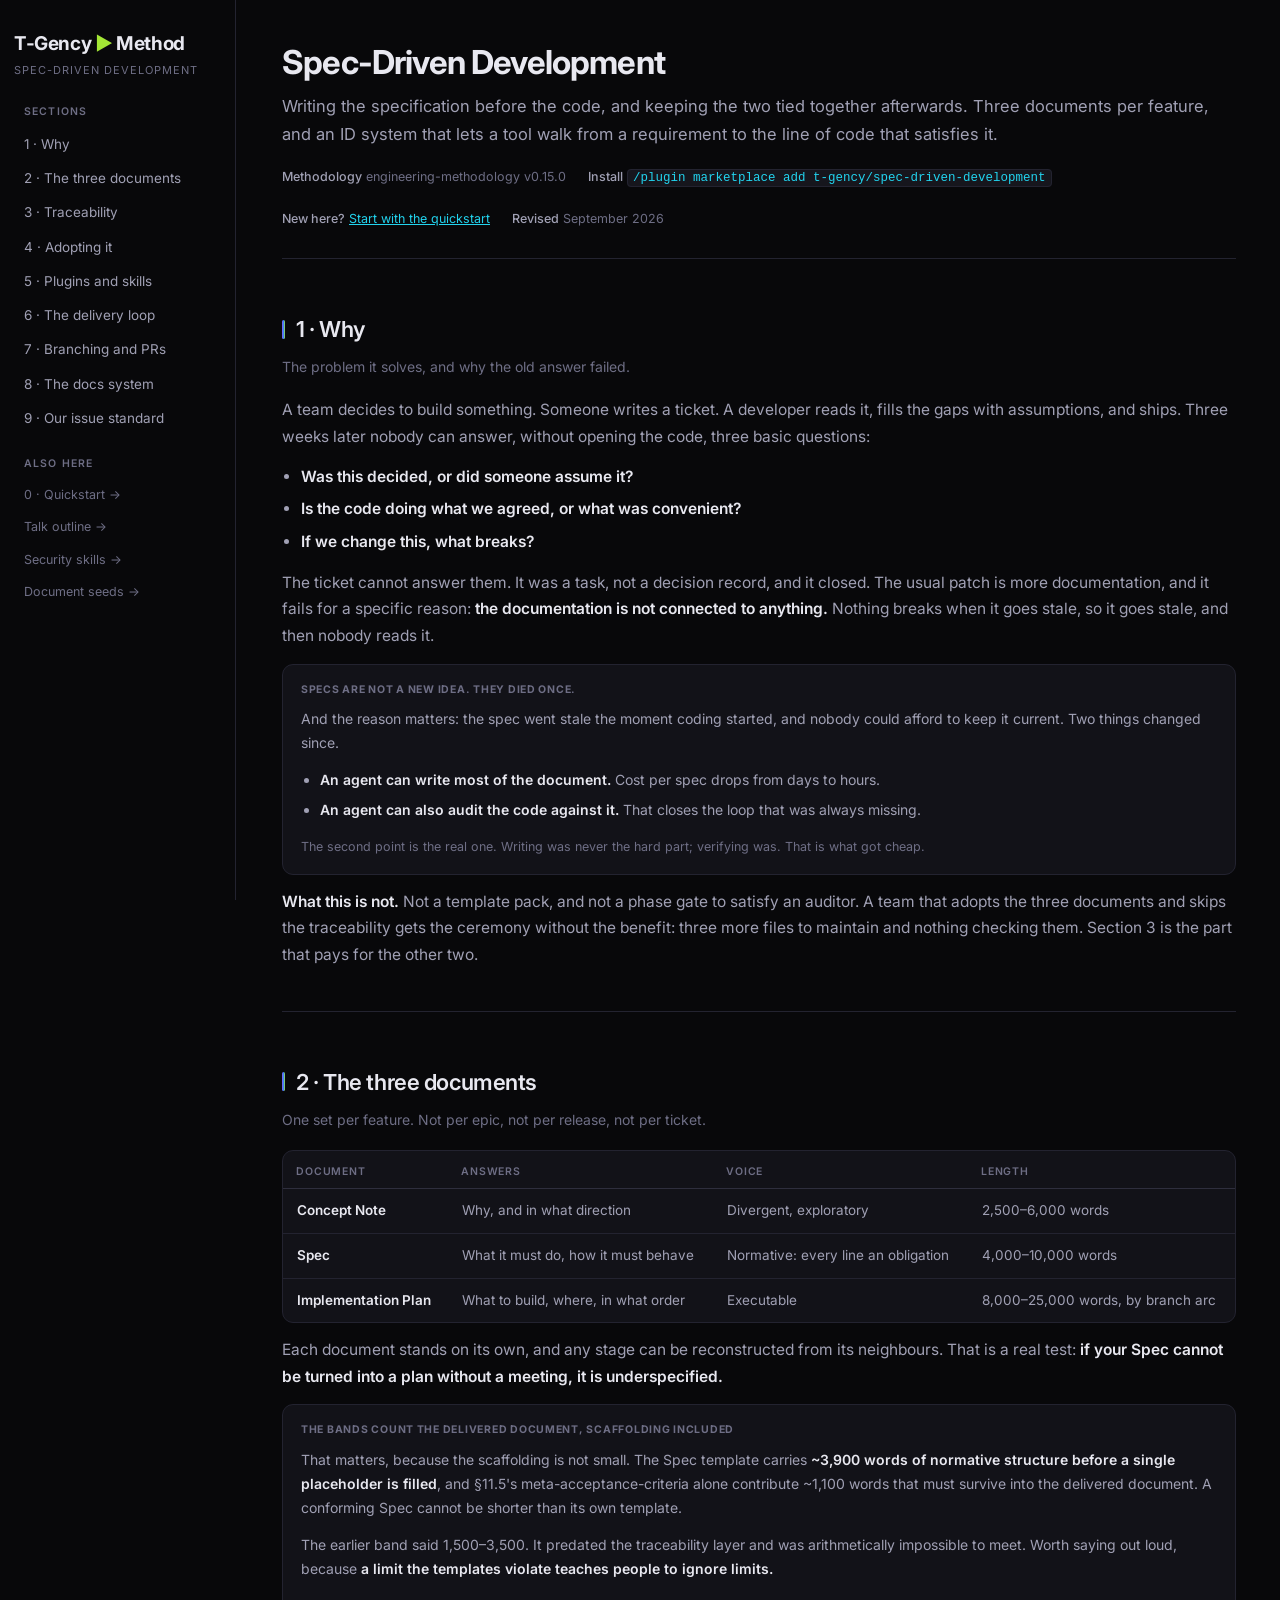
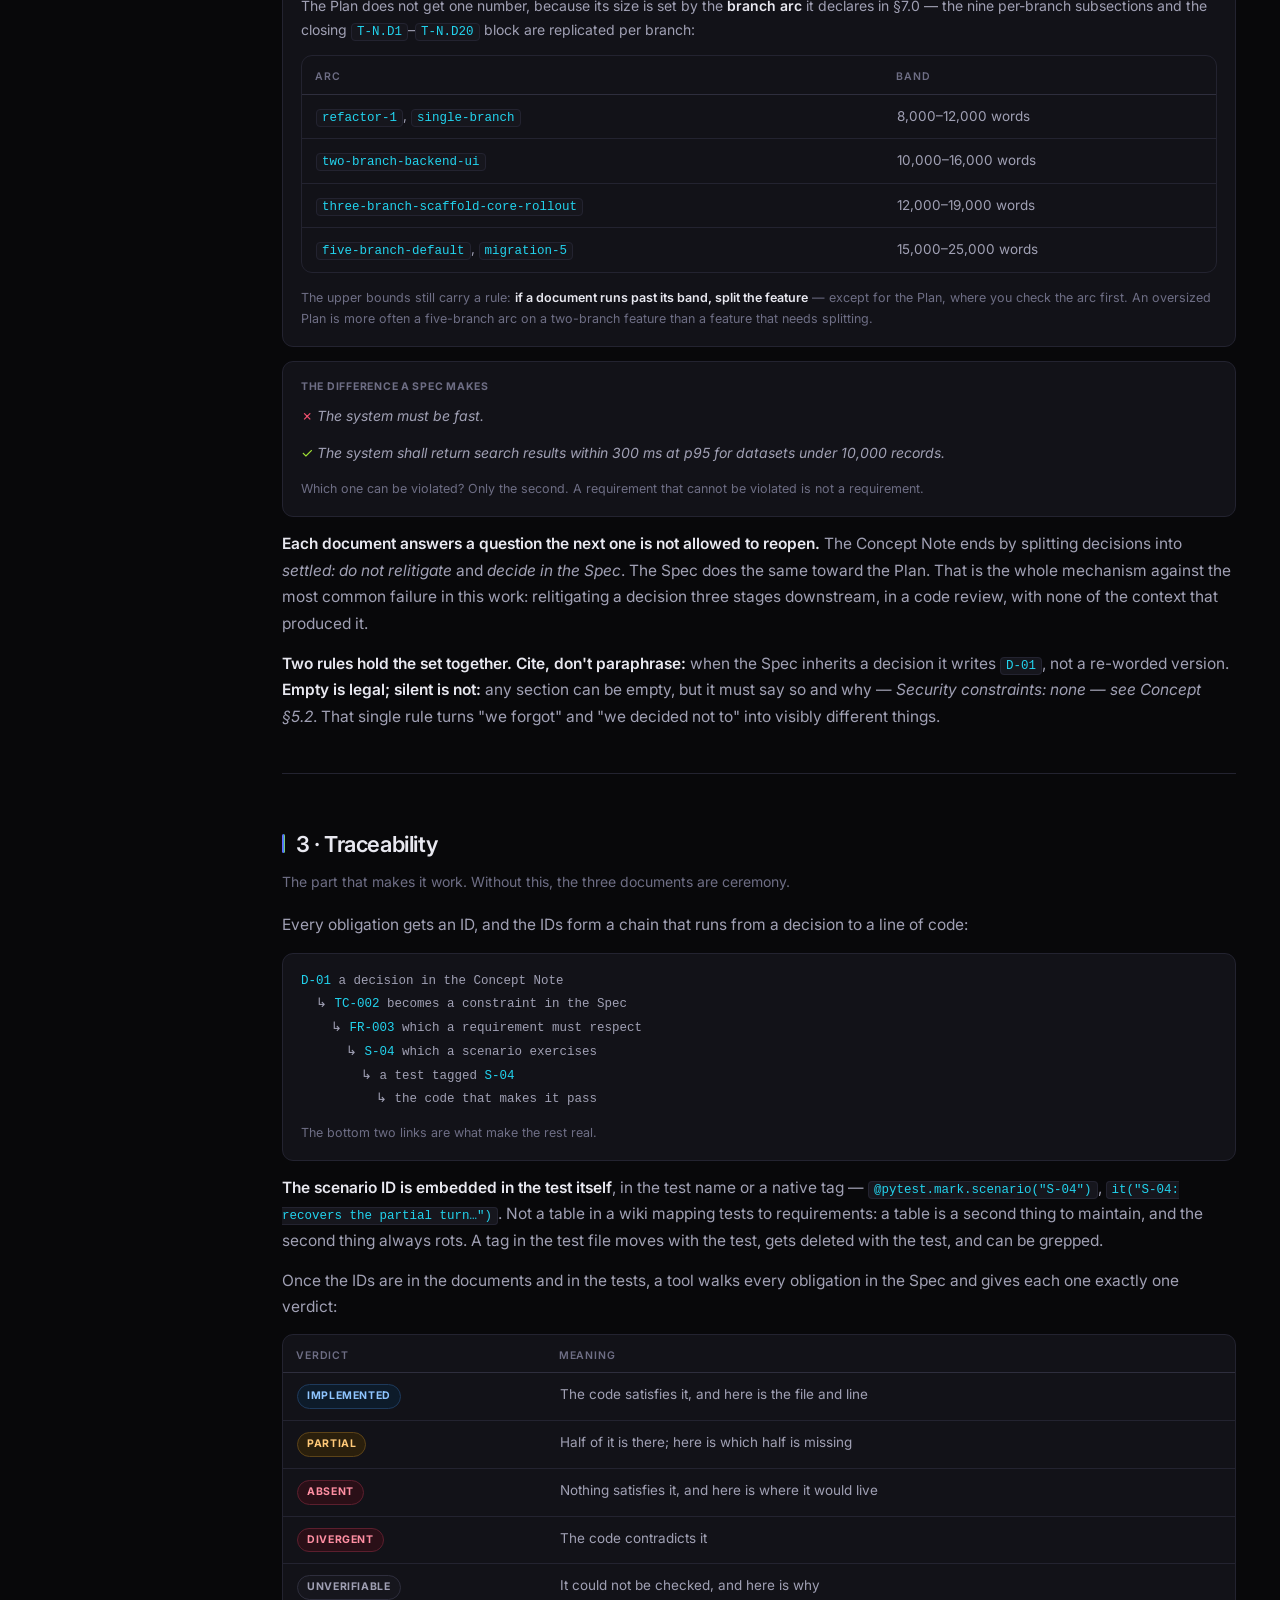
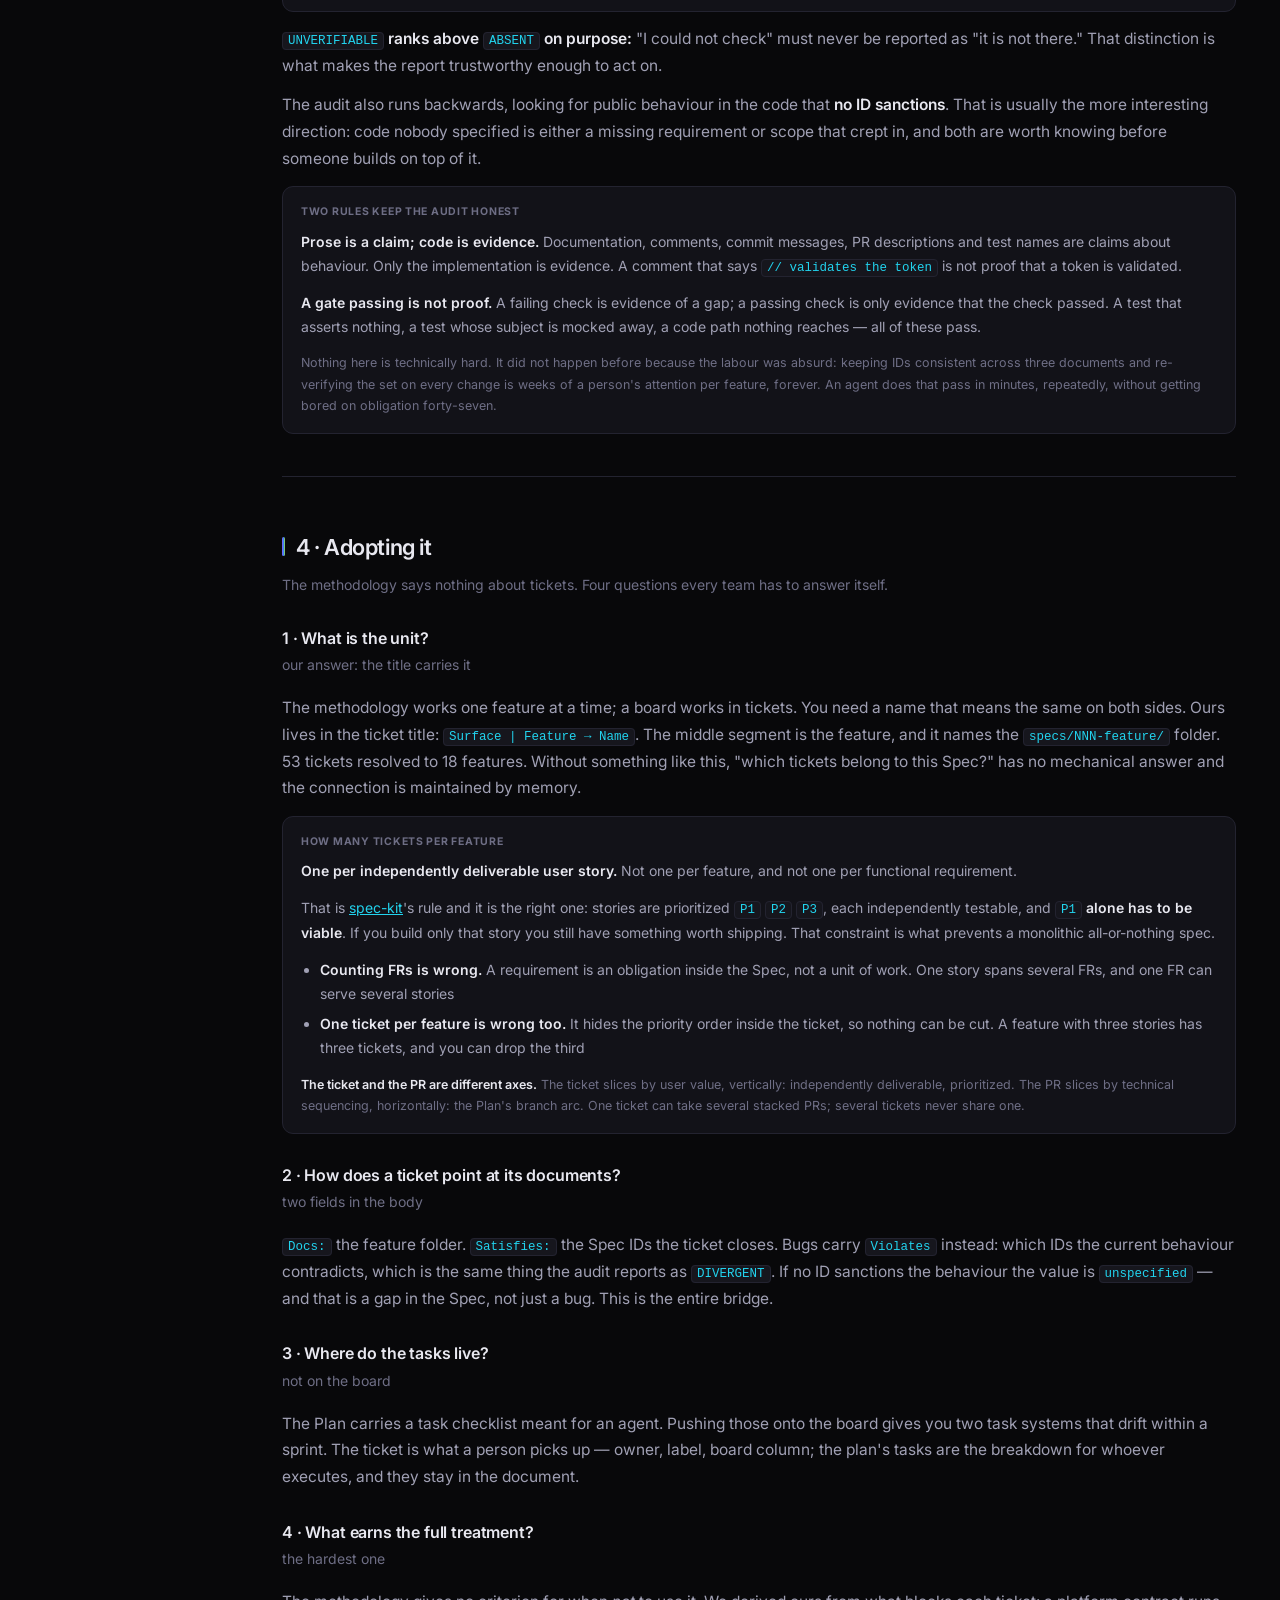
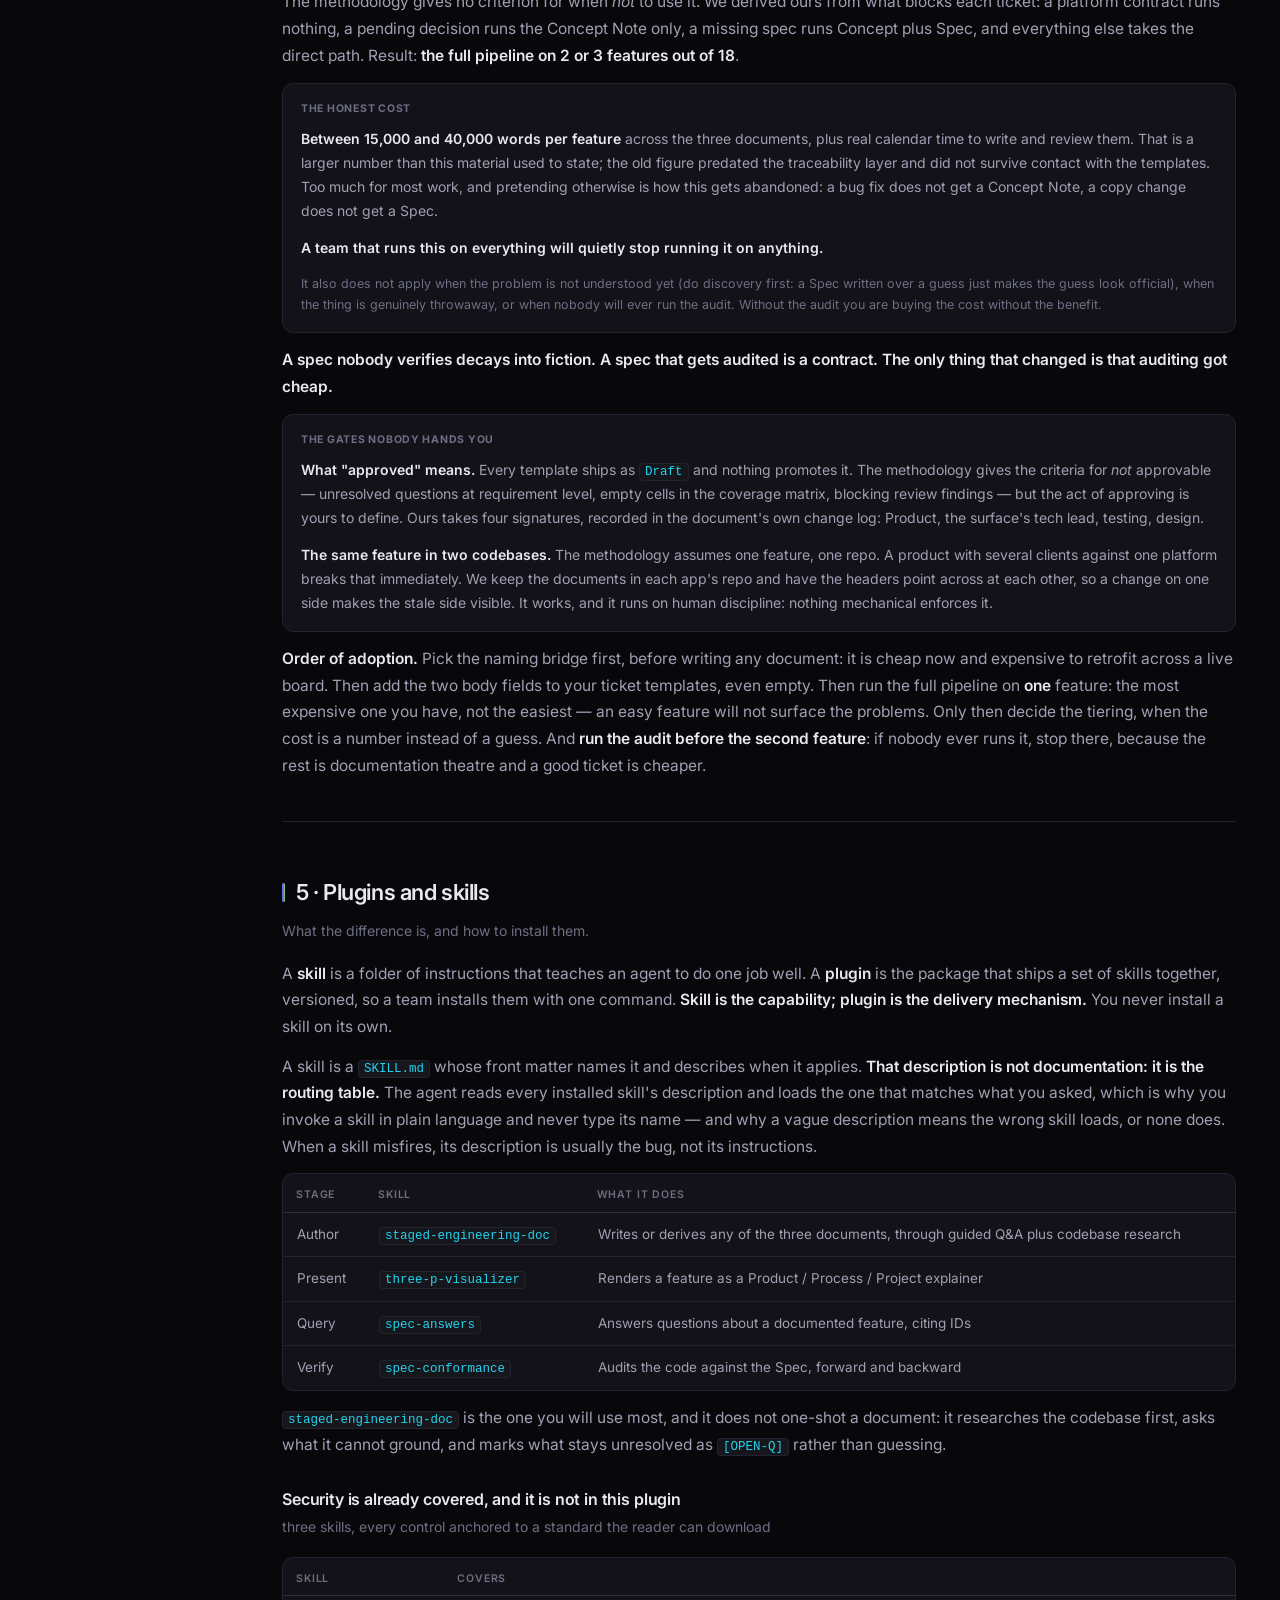
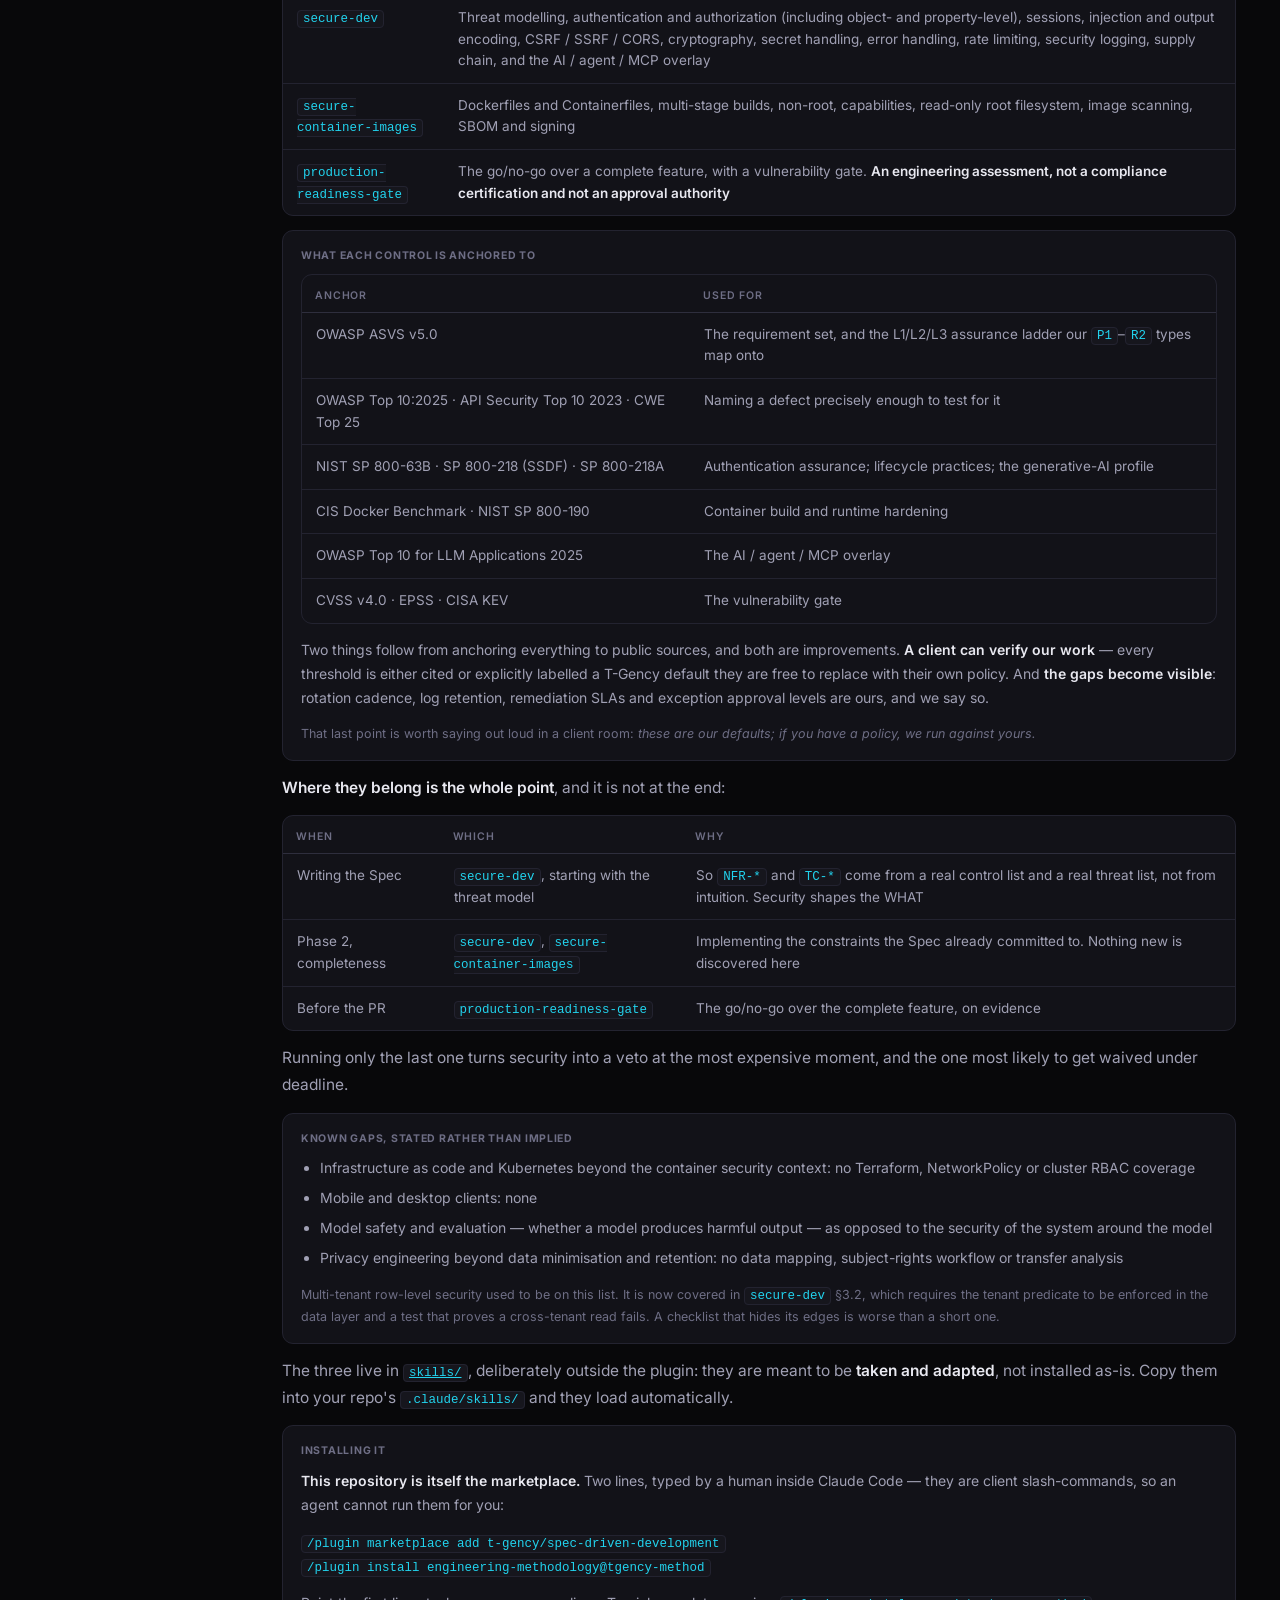
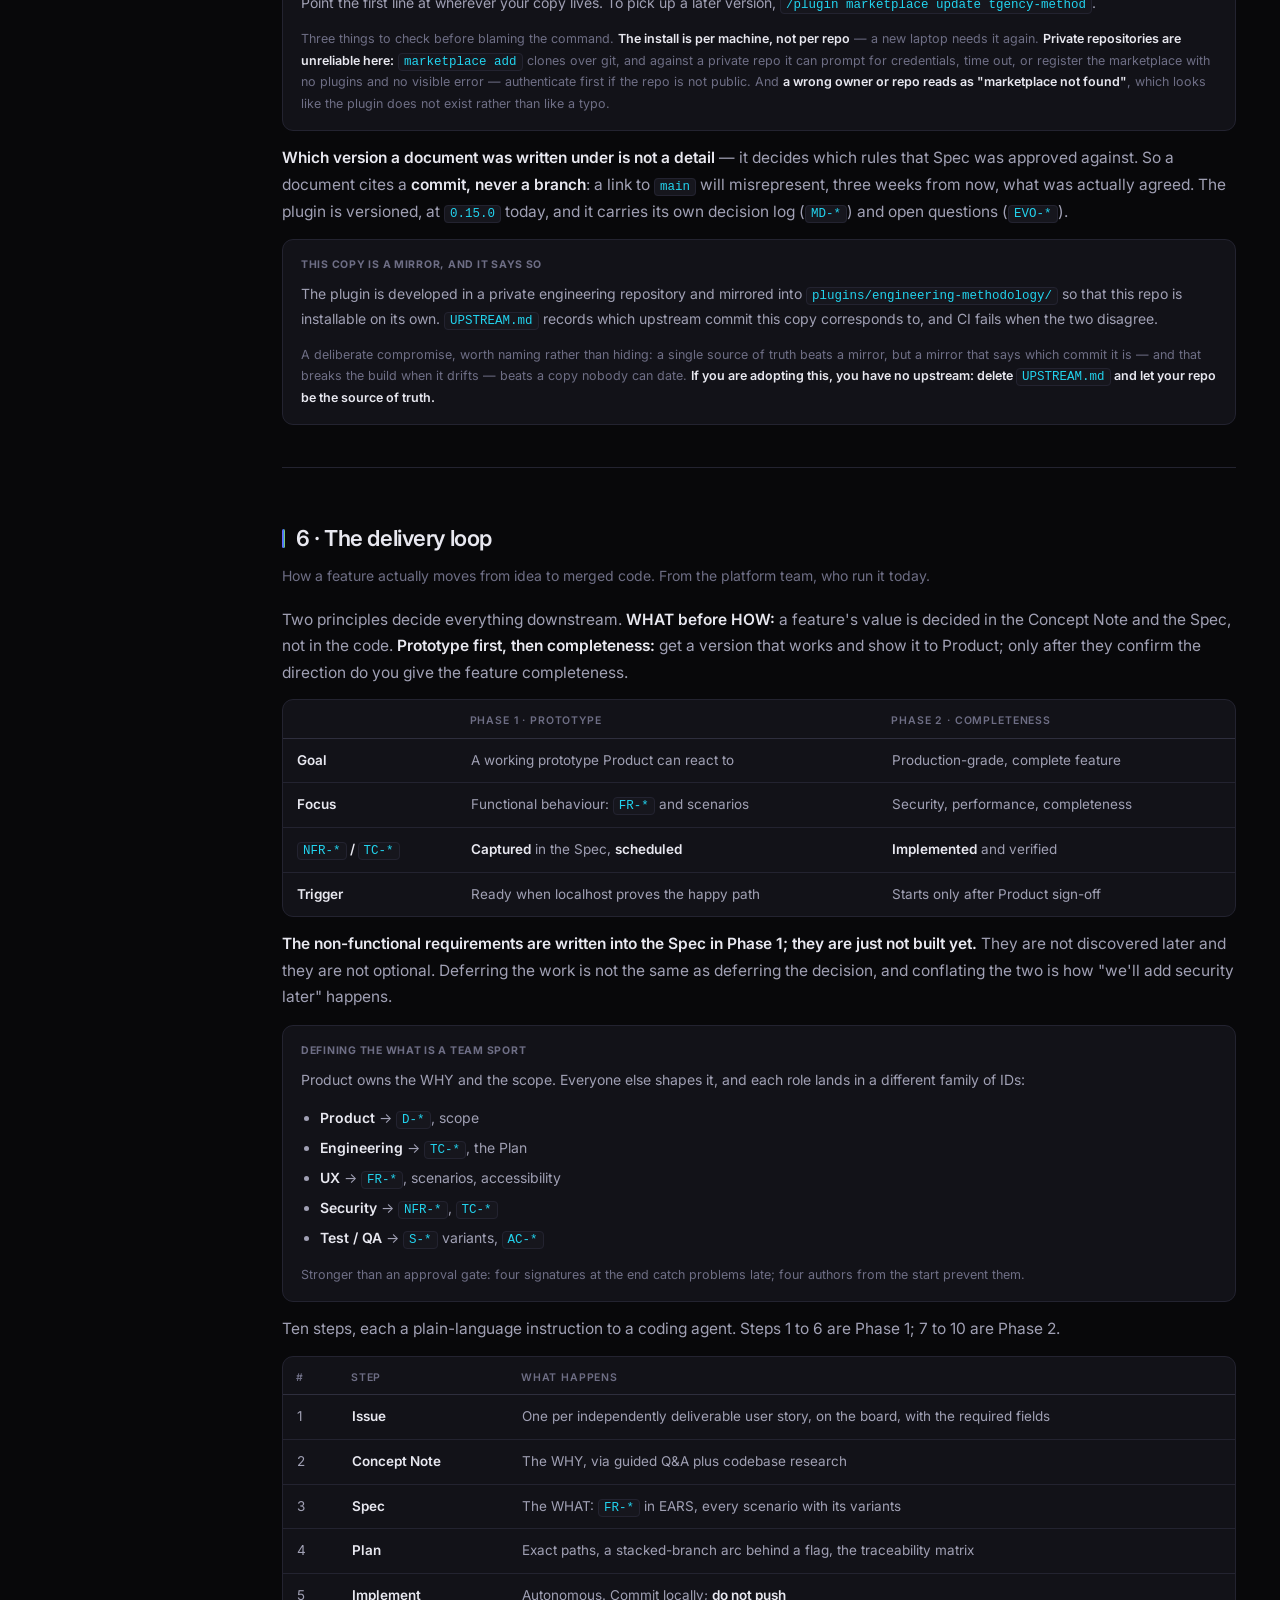
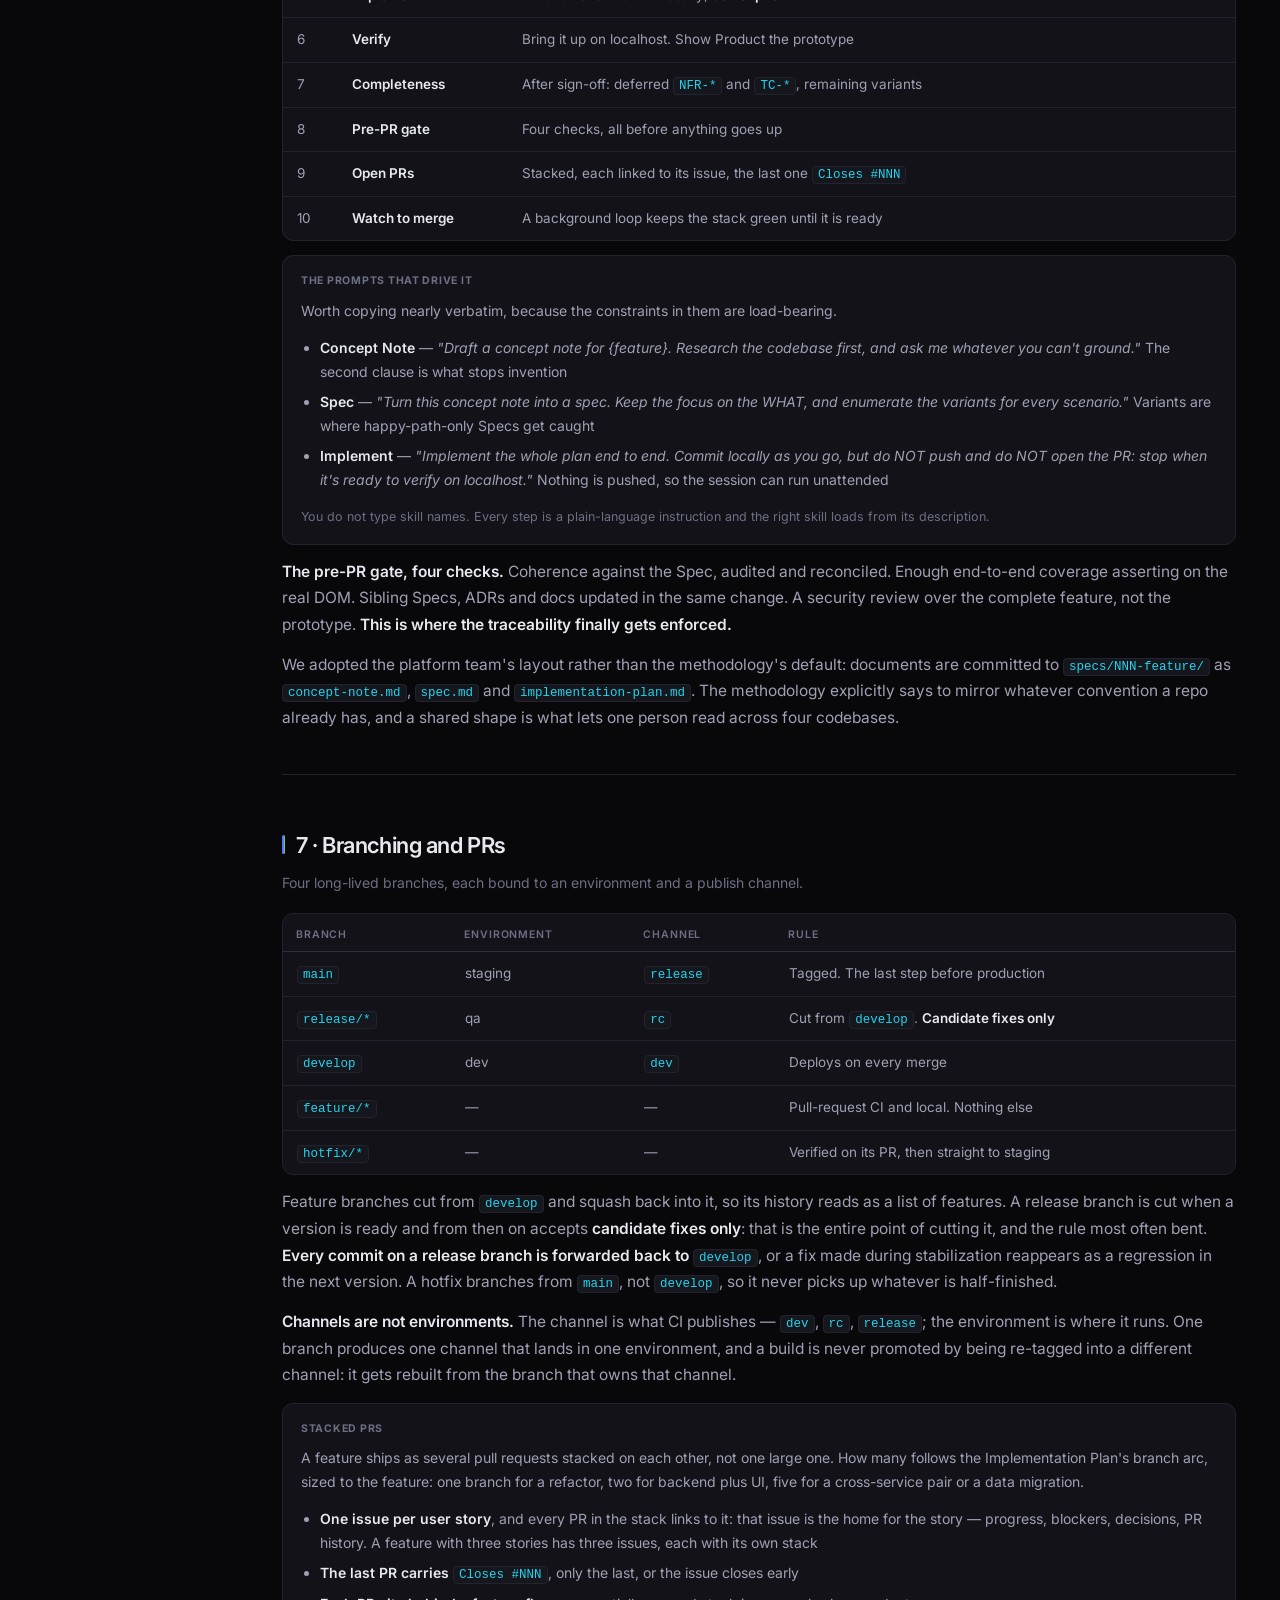
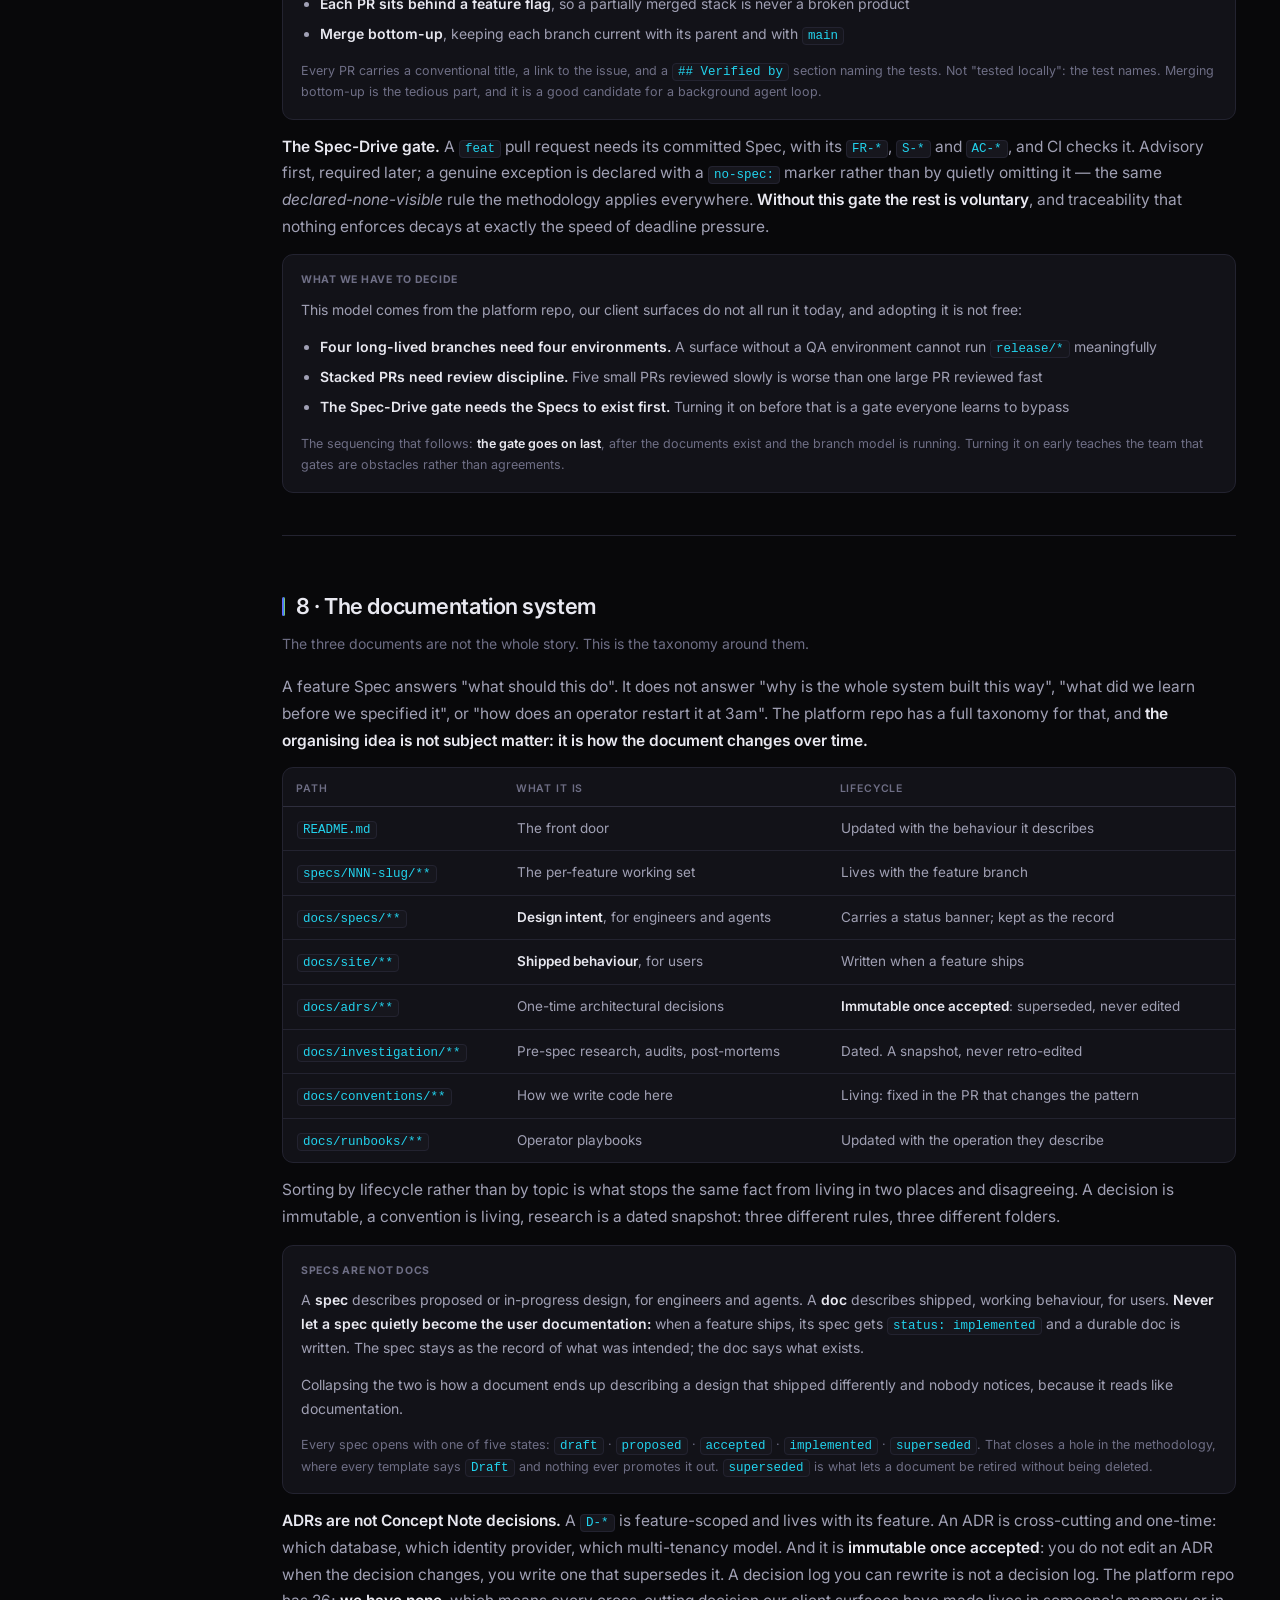
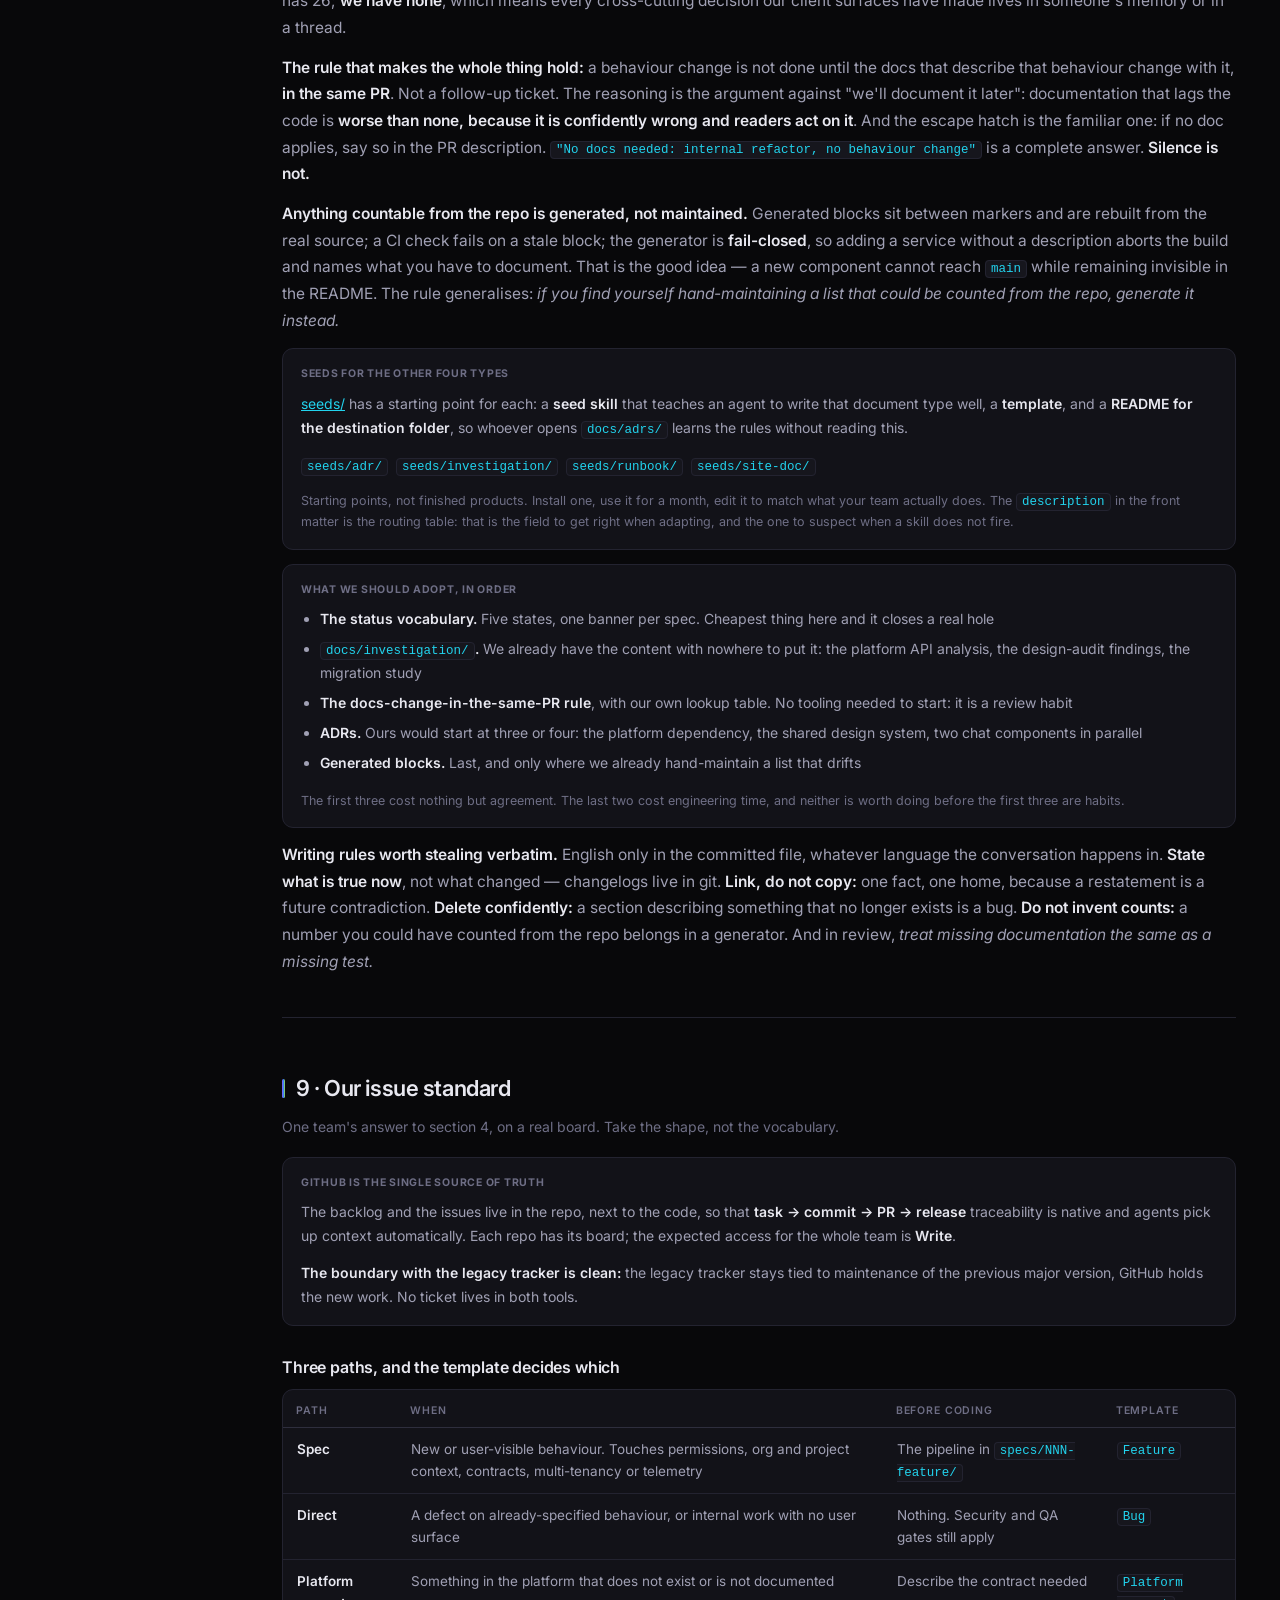
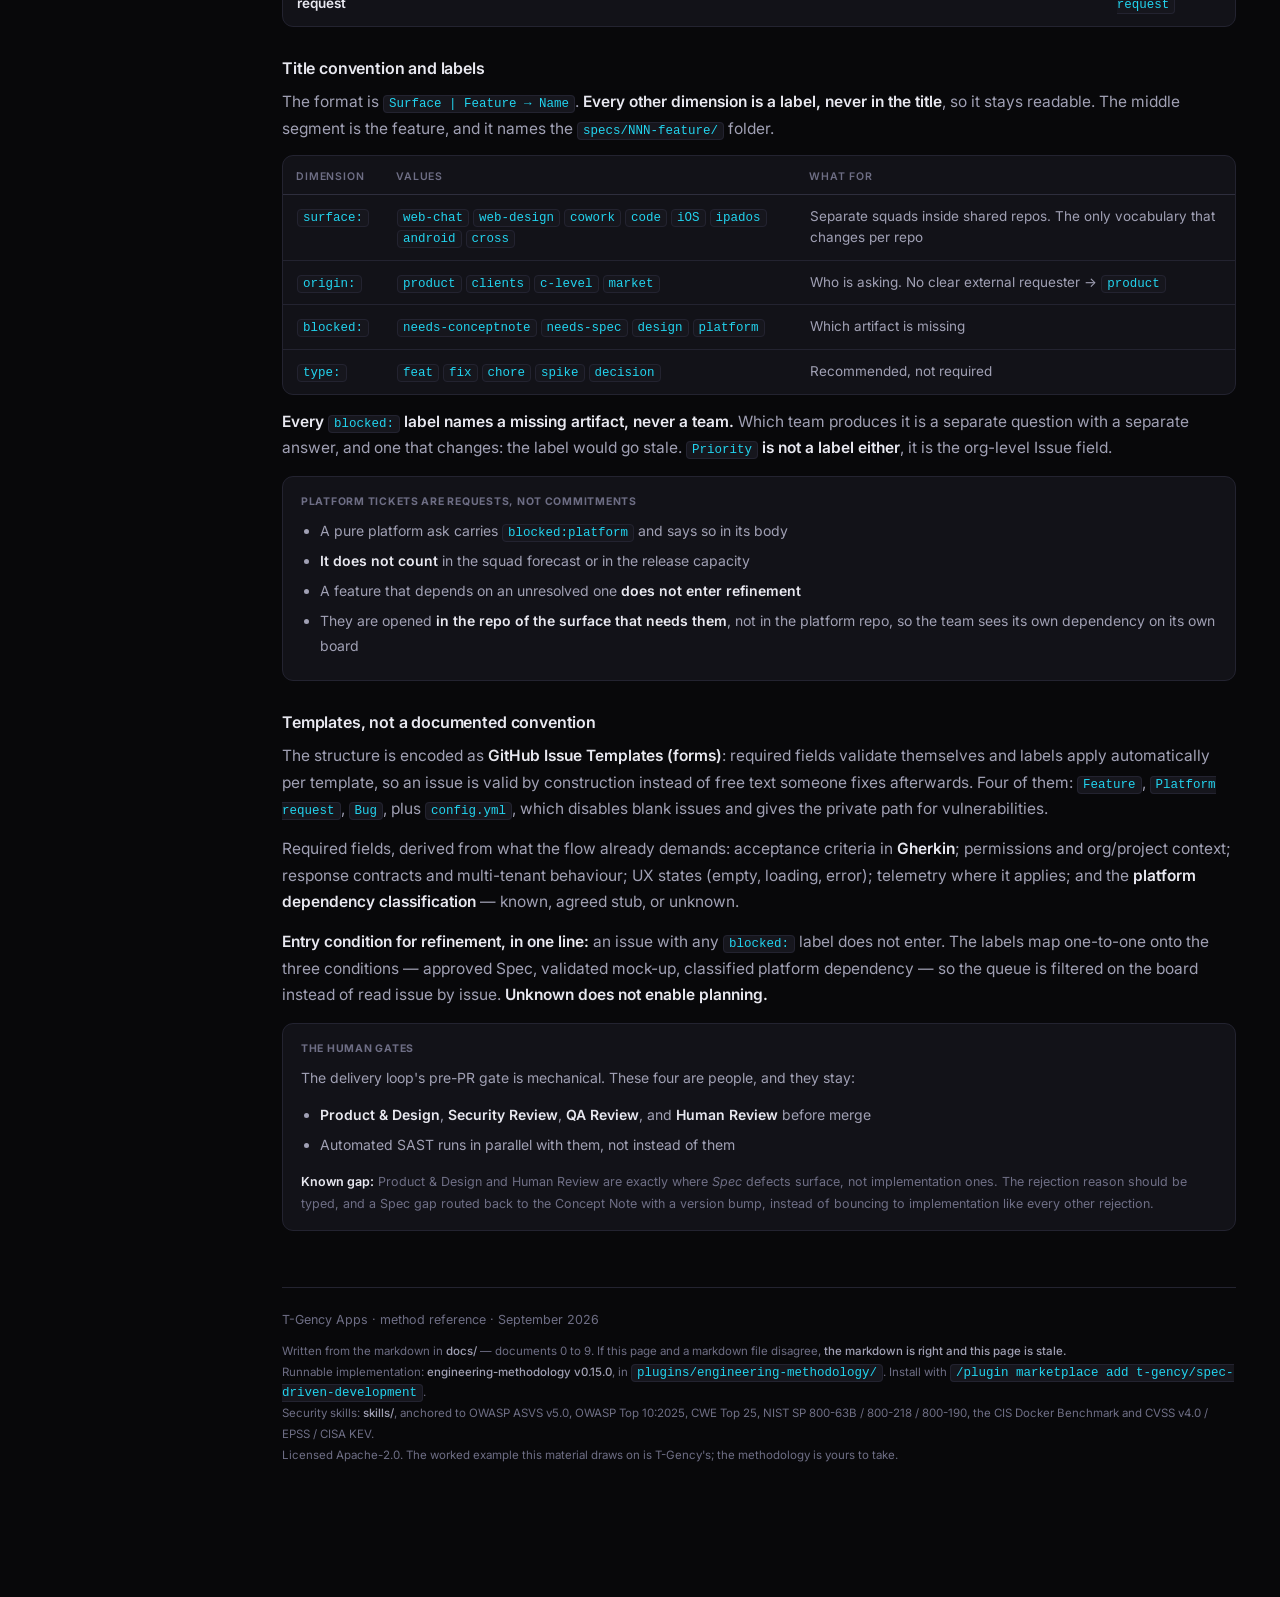
==== docs/index.html @ f36f7e5c "Spec-driven development: methodology, plugin and security skills" ====
<!doctype html>
<html lang="en"><head><meta charset="utf-8">
<meta name="viewport" content="width=device-width,initial-scale=1">
<title>Spec-Driven Development</title>
<link rel="preconnect" href="https://fonts.googleapis.com">
<link rel="preconnect" href="https://fonts.gstatic.com" crossorigin>
<link href="https://fonts.googleapis.com/css2?family=Inter:wght@400;500;600;700&display=swap" rel="stylesheet">
<style data-src="method.css">
/* GENERATED from docs/method.css - do not edit here.
   Edit method.css and run scripts/build-site.sh */
/* =============================================================
   T-Gency method reference — one content width, one call-out.
   The width is set by the grid column, not per element, so prose,
   cards, tables and rules share the same left and right edge.
   ============================================================= */
:root{
  --bg:#08080A; --panel:#121218; --panel2:#16161D;
  --line:#232330; --line2:#2E2E3D;
  --tx:#E8E8F0; --tx2:#A0A0B4; --tx3:#6E6E85;
  --purple:#8B5CF6; --blue:#3B82F6; --cyan:#22D3EE; --green:#A3E635;
  --red:#F0506E; --amber:#F5A524;
  --grad:linear-gradient(90deg,var(--purple),var(--blue),var(--green));
  --mono:ui-monospace,"SF Mono",Menlo,Consolas,monospace;
  --sans:"Inter",-apple-system,BlinkMacSystemFont,"Segoe UI",Roboto,sans-serif;
}
*{box-sizing:border-box}
html{scroll-behavior:smooth}
body{margin:0;background:var(--bg);color:var(--tx);font:15.5px/1.65 var(--sans);-webkit-font-smoothing:antialiased}
.wrap{display:grid;grid-template-columns:236px minmax(0,1fr);max-width:1560px;margin:0 auto}

/* ---------- nav ---------- */
nav{position:sticky;top:0;height:100vh;overflow-y:auto;padding:28px 14px 40px;border-right:1px solid var(--line)}
.brand{font-size:19px;font-weight:700;letter-spacing:-.02em}
.brand span{background:var(--grad);-webkit-background-clip:text;background-clip:text;color:transparent}
.brand em{font-style:normal;color:var(--green)}
.brandsub{font-size:11px;color:var(--tx3);letter-spacing:.09em;text-transform:uppercase;margin:2px 0 24px}
nav a{display:block;padding:6px 10px;border-radius:6px;font-size:13.5px;color:var(--tx2);text-decoration:none}
nav a:hover{background:var(--panel);color:var(--tx)}
.navgrp{font-size:10.5px;letter-spacing:.11em;text-transform:uppercase;color:var(--tx3);margin:20px 0 6px 10px;font-weight:600}
nav .ext{font-size:12.5px;color:var(--tx3)}
nav .ext:hover{color:var(--tx)}

/* ---------- type ---------- */
main{padding:0 44px 110px 46px;min-width:0}
section{padding-top:52px;scroll-margin-top:12px}
h1{font-size:33px;line-height:1.15;letter-spacing:-.025em;margin:0 0 10px;font-weight:700}
h2{font-size:22px;letter-spacing:-.02em;margin:0 0 14px;font-weight:600;display:flex;align-items:center;gap:11px}
h2::before{content:"";width:3px;height:19px;border-radius:2px;background:var(--grad);flex:none}
h3{font-size:16px;margin:28px 0 8px;font-weight:600;letter-spacing:-.01em}
h4{font-size:12.5px;margin:0 0 8px;font-weight:600;letter-spacing:.05em;text-transform:uppercase;color:var(--tx2)}
p{margin:0 0 13px;color:var(--tx2);line-height:1.72}
.lead{font-size:16.5px}
.sub{font-size:14px;color:var(--tx3);margin:-6px 0 18px}
ul{margin:0 0 14px;padding-left:19px;color:var(--tx2)}
li{margin:6px 0;line-height:1.72}
strong,b{color:var(--tx);font-weight:600}
a{color:var(--cyan)}
code{font:12.5px var(--mono);background:var(--panel2);padding:1px 5px;border-radius:4px;color:var(--cyan);border:1px solid var(--line)}
hr{border:0;border-top:1px solid var(--line);margin:42px 0 0}
/* the grid column owns the measure, not the element */
main p,main ul,main ol,main li,main div,main table,main section,main hr,
main header,main h1,main h2,main h3,main h4,footer{max-width:none}

/* ---------- header ---------- */
header{padding:44px 0 28px;border-bottom:1px solid var(--line)}
.meta{display:flex;gap:22px;flex-wrap:wrap;font-size:12.5px;color:var(--tx3);margin-top:18px}
.meta b{color:var(--tx2);font-weight:500}

/* ---------- the one call-out ----------
   There used to be five frames. Five frames make a reader think each
   one is a different kind of information, when the argument simply
   continues. Two formats in the whole document: plain text, and this. */
.card,.note{
  background:var(--panel);border:1px solid var(--line);border-radius:11px;
  padding:16px 18px;margin:14px 0;font-size:14px;color:var(--tx2)
}
.card h4,.note h4{
  margin:0 0 9px;font-size:10.5px;letter-spacing:.07em;text-transform:uppercase;
  color:var(--tx3);font-weight:700
}
.card p:last-child,.card ul:last-child,.note p:last-child{margin-bottom:0}
.card b,.note b{color:var(--tx)}
/* the closing line of a call-out: same frame, less weight */
.card .src,.note .src{font-size:12.5px;color:var(--tx3);margin-top:10px;margin-bottom:0}
.src{font-size:11.5px;color:var(--tx3)}

/* ---------- tables ---------- */
.scroll{overflow-x:auto;border:1px solid var(--line);border-radius:11px;background:var(--panel);margin-bottom:14px}
table{width:100%;border-collapse:collapse;font-size:13.5px}
th{text-align:left;font-size:10.5px;letter-spacing:.08em;text-transform:uppercase;color:var(--tx3);font-weight:600;padding:12px 13px 8px;border-bottom:1px solid var(--line2);white-space:nowrap}
td{padding:11px 14px;border-bottom:1px solid var(--line);color:var(--tx2);vertical-align:top;line-height:1.6}
tr:last-child td{border-bottom:0}
td p,td ul{max-width:none}

/* ---------- inline status ---------- */
.pill{display:inline-flex;font-size:10.5px;font-weight:700;letter-spacing:.06em;text-transform:uppercase;padding:3px 9px;border-radius:20px;border:1px solid;white-space:nowrap}
.p-red{color:#FF8FA3;border-color:#5C1F2E;background:#2A0F17}
.p-amb{color:#FFC978;border-color:#5C4318;background:#2A1F0C}
.p-blu{color:#8FC5FF;border-color:#1E3A5C;background:#0D1B2A}
.p-gry{color:var(--tx2);border-color:var(--line2);background:var(--panel2)}
.p-pur{color:#C4A8FF;border-color:#3D2A5C;background:#190F2A}
.yes{color:var(--green)}.no{color:var(--red)}.part{color:var(--amber)}

/* ---------- checked list ---------- */
.tick{list-style:none;padding:0;margin:0 0 6px}
.tick li{padding-left:20px;position:relative;margin:6px 0;font-size:14px}
.tick li::before{position:absolute;left:0;font-weight:700}
.tick li.y::before{content:"\2713";color:var(--green)}
.tick li.p::before{content:"~";color:var(--amber);font-size:16px;top:-2px}
.tick li.n::before{content:"\2715";color:var(--red);font-size:12px;top:2px}

/* ---------- chain / code block ---------- */
.chain{font:12.5px/1.9 var(--mono);color:var(--tx2);margin:0}
.chain code{background:none;border:0;padding:0}

footer{margin-top:56px;padding-top:22px;border-top:1px solid var(--line);font-size:12.5px;color:var(--tx3)}
footer .met{margin-top:10px;font-size:11.5px;line-height:1.8}
footer .met b{color:var(--tx2);font-weight:500}

@media(max-width:900px){
  .wrap{grid-template-columns:1fr}
  nav{position:static;height:auto;border-right:0;border-bottom:1px solid var(--line)}
  main{padding:0 20px 80px}
  h1{font-size:26px}
}
</style>
</head><body>
<div class="wrap">
<nav>
  <div class="brand">T-Gency <em>&#9654;</em> Method</div>
  <div class="brandsub">Spec-Driven Development</div>

  <div class="navgrp">Sections</div>
  <a href="#why">1 &middot; Why</a>
  <a href="#documents">2 &middot; The three documents</a>
  <a href="#traceability">3 &middot; Traceability</a>
  <a href="#adopting">4 &middot; Adopting it</a>
  <a href="#toolkit">5 &middot; Plugins and skills</a>
  <a href="#loop">6 &middot; The delivery loop</a>
  <a href="#branching">7 &middot; Branching and PRs</a>
  <a href="#docs">8 &middot; The docs system</a>
  <a href="#standard">9 &middot; Our issue standard</a>

  <div class="navgrp">Also here</div>
  <a class="ext" href="quickstart.html">0 &middot; Quickstart &rarr;</a>
  <a class="ext" href="talk-outline.html">Talk outline &rarr;</a>
  <a class="ext" href="skills.html">Security skills &rarr;</a>
  <a class="ext" href="seeds.html">Document seeds &rarr;</a>
</nav>
<main>
<header>
  <h1>Spec-Driven Development</h1>
  <p class="lead">Writing the specification before the code, and keeping the two tied together afterwards. Three documents per feature, and an ID system that lets a tool walk from a requirement to the line of code that satisfies it.</p>
  <div class="meta">
    <span><b>Methodology</b> engineering-methodology v0.15.0</span>
    <span><b>Install</b> <code>/plugin marketplace add t-gency/spec-driven-development</code></span>
    <span><b>New here?</b> <a href="quickstart.html">Start with the quickstart</a></span>
    <span><b>Revised</b> September 2026</span>
  </div>
</header>

<section id="why"><h2>1 &middot; Why</h2>
<p class="sub">The problem it solves, and why the old answer failed.</p>

<p>A team decides to build something. Someone writes a ticket. A developer reads it, fills the gaps with assumptions, and ships. Three weeks later nobody can answer, without opening the code, three basic questions:</p>

<ul>
  <li><b>Was this decided, or did someone assume it?</b></li>
  <li><b>Is the code doing what we agreed, or what was convenient?</b></li>
  <li><b>If we change this, what breaks?</b></li>
</ul>

<p>The ticket cannot answer them. It was a task, not a decision record, and it closed. The usual patch is more documentation, and it fails for a specific reason: <b>the documentation is not connected to anything.</b> Nothing breaks when it goes stale, so it goes stale, and then nobody reads it.</p>

<div class="card">
  <h4>Specs are not a new idea. They died once.</h4>
  <p>And the reason matters: the spec went stale the moment coding started, and nobody could afford to keep it current. Two things changed since.</p>
  <ul>
    <li><b>An agent can write most of the document.</b> Cost per spec drops from days to hours.</li>
    <li><b>An agent can also audit the code against it.</b> That closes the loop that was always missing.</li>
  </ul>
  <p class="src">The second point is the real one. Writing was never the hard part; verifying was. That is what got cheap.</p>
</div>

<p><b>What this is not.</b> Not a template pack, and not a phase gate to satisfy an auditor. A team that adopts the three documents and skips the traceability gets the ceremony without the benefit: three more files to maintain and nothing checking them. Section 3 is the part that pays for the other two.</p>
</section>

<hr class="div">
<section id="documents"><h2>2 &middot; The three documents</h2>
<p class="sub">One set per feature. Not per epic, not per release, not per ticket.</p>

<div class="scroll"><table>
<thead><tr><th>Document</th><th>Answers</th><th>Voice</th><th>Length</th></tr></thead>
<tbody>
<tr><td><b>Concept Note</b></td><td>Why, and in what direction</td><td>Divergent, exploratory</td><td>2,500&ndash;6,000 words</td></tr>
<tr><td><b>Spec</b></td><td>What it must do, how it must behave</td><td>Normative: every line an obligation</td><td>4,000&ndash;10,000 words</td></tr>
<tr><td><b>Implementation Plan</b></td><td>What to build, where, in what order</td><td>Executable</td><td>8,000&ndash;25,000 words, by branch arc</td></tr>
</tbody></table></div>

<p>Each document stands on its own, and any stage can be reconstructed from its neighbours. That is a real test: <b>if your Spec cannot be turned into a plan without a meeting, it is underspecified.</b></p>

<div class="card">
  <h4>The bands count the delivered document, scaffolding included</h4>
  <p>That matters, because the scaffolding is not small. The Spec template carries <b>~3,900 words of normative structure before a single placeholder is filled</b>, and &sect;11.5's meta-acceptance-criteria alone contribute ~1,100 words that must survive into the delivered document. A conforming Spec cannot be shorter than its own template.</p>
  <p>The earlier band said 1,500&ndash;3,500. It predated the traceability layer and was arithmetically impossible to meet. Worth saying out loud, because <b>a limit the templates violate teaches people to ignore limits.</b></p>
  <p>The Plan does not get one number, because its size is set by the <b>branch arc</b> it declares in &sect;7.0 &mdash; the nine per-branch subsections and the closing <code>T-N.D1</code>&ndash;<code>T-N.D20</code> block are replicated per branch:</p>
  <div class="scroll"><table>
  <thead><tr><th>Arc</th><th>Band</th></tr></thead>
  <tbody>
  <tr><td><code>refactor-1</code>, <code>single-branch</code></td><td>8,000&ndash;12,000 words</td></tr>
  <tr><td><code>two-branch-backend-ui</code></td><td>10,000&ndash;16,000 words</td></tr>
  <tr><td><code>three-branch-scaffold-core-rollout</code></td><td>12,000&ndash;19,000 words</td></tr>
  <tr><td><code>five-branch-default</code>, <code>migration-5</code></td><td>15,000&ndash;25,000 words</td></tr>
  </tbody></table></div>
  <p class="src">The upper bounds still carry a rule: <b>if a document runs past its band, split the feature</b> &mdash; except for the Plan, where you check the arc first. An oversized Plan is more often a five-branch arc on a two-branch feature than a feature that needs splitting.</p>
</div>

<div class="card">
  <h4>The difference a Spec makes</h4>
  <p><span class="no">&#10007;</span> <i>The system must be fast.</i></p>
  <p><span class="yes">&#10003;</span> <i>The system shall return search results within 300 ms at p95 for datasets under 10,000 records.</i></p>
  <p class="src">Which one can be violated? Only the second. A requirement that cannot be violated is not a requirement.</p>
</div>

<p><b>Each document answers a question the next one is not allowed to reopen.</b> The Concept Note ends by splitting decisions into <i>settled: do not relitigate</i> and <i>decide in the Spec</i>. The Spec does the same toward the Plan. That is the whole mechanism against the most common failure in this work: relitigating a decision three stages downstream, in a code review, with none of the context that produced it.</p>

<p><b>Two rules hold the set together.</b> <b>Cite, don't paraphrase:</b> when the Spec inherits a decision it writes <code>D-01</code>, not a re-worded version. <b>Empty is legal; silent is not:</b> any section can be empty, but it must say so and why &mdash; <i>Security constraints: none &mdash; see Concept &sect;5.2</i>. That single rule turns "we forgot" and "we decided not to" into visibly different things.</p>
</section>

<hr class="div">
<section id="traceability"><h2>3 &middot; Traceability</h2>
<p class="sub">The part that makes it work. Without this, the three documents are ceremony.</p>

<p>Every obligation gets an ID, and the IDs form a chain that runs from a decision to a line of code:</p>

<div class="card">
  <p class="chain"><code>D-01</code> a decision in the Concept Note<br>
  &nbsp;&nbsp;&#8627; <code>TC-002</code> becomes a constraint in the Spec<br>
  &nbsp;&nbsp;&nbsp;&nbsp;&#8627; <code>FR-003</code> which a requirement must respect<br>
  &nbsp;&nbsp;&nbsp;&nbsp;&nbsp;&nbsp;&#8627; <code>S-04</code> which a scenario exercises<br>
  &nbsp;&nbsp;&nbsp;&nbsp;&nbsp;&nbsp;&nbsp;&nbsp;&#8627; a test tagged <code>S-04</code><br>
  &nbsp;&nbsp;&nbsp;&nbsp;&nbsp;&nbsp;&nbsp;&nbsp;&nbsp;&nbsp;&#8627; the code that makes it pass</p>
  <p class="src">The bottom two links are what make the rest real.</p>
</div>

<p><b>The scenario ID is embedded in the test itself</b>, in the test name or a native tag &mdash; <code>@pytest.mark.scenario("S-04")</code>, <code>it("S-04: recovers the partial turn&hellip;")</code>. Not a table in a wiki mapping tests to requirements: a table is a second thing to maintain, and the second thing always rots. A tag in the test file moves with the test, gets deleted with the test, and can be grepped.</p>

<p>Once the IDs are in the documents and in the tests, a tool walks every obligation in the Spec and gives each one exactly one verdict:</p>

<div class="scroll"><table>
<thead><tr><th>Verdict</th><th>Meaning</th></tr></thead>
<tbody>
<tr><td><span class="pill p-blu">IMPLEMENTED</span></td><td>The code satisfies it, and here is the file and line</td></tr>
<tr><td><span class="pill p-amb">PARTIAL</span></td><td>Half of it is there; here is which half is missing</td></tr>
<tr><td><span class="pill p-red">ABSENT</span></td><td>Nothing satisfies it, and here is where it would live</td></tr>
<tr><td><span class="pill p-red">DIVERGENT</span></td><td>The code contradicts it</td></tr>
<tr><td><span class="pill p-gry">UNVERIFIABLE</span></td><td>It could not be checked, and here is why</td></tr>
</tbody></table></div>

<p><b><code>UNVERIFIABLE</code> ranks above <code>ABSENT</code> on purpose:</b> "I could not check" must never be reported as "it is not there." That distinction is what makes the report trustworthy enough to act on.</p>

<p>The audit also runs backwards, looking for public behaviour in the code that <b>no ID sanctions</b>. That is usually the more interesting direction: code nobody specified is either a missing requirement or scope that crept in, and both are worth knowing before someone builds on top of it.</p>

<div class="card">
  <h4>Two rules keep the audit honest</h4>
  <p><b>Prose is a claim; code is evidence.</b> Documentation, comments, commit messages, PR descriptions and test names are claims about behaviour. Only the implementation is evidence. A comment that says <code>// validates the token</code> is not proof that a token is validated.</p>
  <p><b>A gate passing is not proof.</b> A failing check is evidence of a gap; a passing check is only evidence that the check passed. A test that asserts nothing, a test whose subject is mocked away, a code path nothing reaches &mdash; all of these pass.</p>
  <p class="src">Nothing here is technically hard. It did not happen before because the labour was absurd: keeping IDs consistent across three documents and re-verifying the set on every change is weeks of a person's attention per feature, forever. An agent does that pass in minutes, repeatedly, without getting bored on obligation forty-seven.</p>
</div>
</section>

<hr class="div">
<section id="adopting"><h2>4 &middot; Adopting it</h2>
<p class="sub">The methodology says nothing about tickets. Four questions every team has to answer itself.</p>

<h3>1 &middot; What is the unit?</h3>
<p class="sub">our answer: the title carries it</p>
<p>The methodology works one feature at a time; a board works in tickets. You need a name that means the same on both sides. Ours lives in the ticket title: <code>Surface | Feature &rarr; Name</code>. The middle segment is the feature, and it names the <code>specs/NNN-feature/</code> folder. 53 tickets resolved to 18 features. Without something like this, "which tickets belong to this Spec?" has no mechanical answer and the connection is maintained by memory.</p>

<div class="card">
  <h4>How many tickets per feature</h4>
  <p><b>One per independently deliverable user story.</b> Not one per feature, and not one per functional requirement.</p>
  <p>That is <a href="https://github.com/github/spec-kit" target="_blank" rel="noopener">spec-kit</a>'s rule and it is the right one: stories are prioritized <code>P1</code> <code>P2</code> <code>P3</code>, each independently testable, and <b><code>P1</code> alone has to be viable</b>. If you build only that story you still have something worth shipping. That constraint is what prevents a monolithic all-or-nothing spec.</p>
  <ul>
    <li><b>Counting FRs is wrong.</b> A requirement is an obligation inside the Spec, not a unit of work. One story spans several FRs, and one FR can serve several stories</li>
    <li><b>One ticket per feature is wrong too.</b> It hides the priority order inside the ticket, so nothing can be cut. A feature with three stories has three tickets, and you can drop the third</li>
  </ul>
  <p class="src"><b>The ticket and the PR are different axes.</b> The ticket slices by user value, vertically: independently deliverable, prioritized. The PR slices by technical sequencing, horizontally: the Plan's branch arc. One ticket can take several stacked PRs; several tickets never share one.</p>
</div>

<h3>2 &middot; How does a ticket point at its documents?</h3>
<p class="sub">two fields in the body</p>
<p><code>Docs:</code> the feature folder. <code>Satisfies:</code> the Spec IDs the ticket closes. Bugs carry <code>Violates</code> instead: which IDs the current behaviour contradicts, which is the same thing the audit reports as <code>DIVERGENT</code>. If no ID sanctions the behaviour the value is <code>unspecified</code> &mdash; and that is a gap in the Spec, not just a bug. This is the entire bridge.</p>

<h3>3 &middot; Where do the tasks live?</h3>
<p class="sub">not on the board</p>
<p>The Plan carries a task checklist meant for an agent. Pushing those onto the board gives you two task systems that drift within a sprint. The ticket is what a person picks up &mdash; owner, label, board column; the plan's tasks are the breakdown for whoever executes, and they stay in the document.</p>

<h3>4 &middot; What earns the full treatment?</h3>
<p class="sub">the hardest one</p>
<p>The methodology gives no criterion for when <i>not</i> to use it. We derived ours from what blocks each ticket: a platform contract runs nothing, a pending decision runs the Concept Note only, a missing spec runs Concept plus Spec, and everything else takes the direct path. Result: <b>the full pipeline on 2 or 3 features out of 18</b>.</p>

<div class="card">
  <h4>The honest cost</h4>
  <p><b>Between 15,000 and 40,000 words per feature</b> across the three documents, plus real calendar time to write and review them. That is a larger number than this material used to state; the old figure predated the traceability layer and did not survive contact with the templates. Too much for most work, and pretending otherwise is how this gets abandoned: a bug fix does not get a Concept Note, a copy change does not get a Spec.</p>
  <p><b>A team that runs this on everything will quietly stop running it on anything.</b></p>
  <p class="src">It also does not apply when the problem is not understood yet (do discovery first: a Spec written over a guess just makes the guess look official), when the thing is genuinely throwaway, or when nobody will ever run the audit. Without the audit you are buying the cost without the benefit.</p>
</div>

<p><b>A spec nobody verifies decays into fiction. A spec that gets audited is a contract. The only thing that changed is that auditing got cheap.</b></p>

<div class="card">
  <h4>The gates nobody hands you</h4>
  <p><b>What "approved" means.</b> Every template ships as <code>Draft</code> and nothing promotes it. The methodology gives the criteria for <i>not</i> approvable &mdash; unresolved questions at requirement level, empty cells in the coverage matrix, blocking review findings &mdash; but the act of approving is yours to define. Ours takes four signatures, recorded in the document's own change log: Product, the surface's tech lead, testing, design.</p>
  <p><b>The same feature in two codebases.</b> The methodology assumes one feature, one repo. A product with several clients against one platform breaks that immediately. We keep the documents in each app's repo and have the headers point across at each other, so a change on one side makes the stale side visible. It works, and it runs on human discipline: nothing mechanical enforces it.</p>
</div>

<p><b>Order of adoption.</b> Pick the naming bridge first, before writing any document: it is cheap now and expensive to retrofit across a live board. Then add the two body fields to your ticket templates, even empty. Then run the full pipeline on <b>one</b> feature: the most expensive one you have, not the easiest &mdash; an easy feature will not surface the problems. Only then decide the tiering, when the cost is a number instead of a guess. And <b>run the audit before the second feature</b>: if nobody ever runs it, stop there, because the rest is documentation theatre and a good ticket is cheaper.</p>
</section>


<hr class="div">
<section id="toolkit"><h2>5 &middot; Plugins and skills</h2>
<p class="sub">What the difference is, and how to install them.</p>

<p>A <b>skill</b> is a folder of instructions that teaches an agent to do one job well. A <b>plugin</b> is the package that ships a set of skills together, versioned, so a team installs them with one command. <b>Skill is the capability; plugin is the delivery mechanism.</b> You never install a skill on its own.</p>

<p>A skill is a <code>SKILL.md</code> whose front matter names it and describes when it applies. <b>That description is not documentation: it is the routing table.</b> The agent reads every installed skill's description and loads the one that matches what you asked, which is why you invoke a skill in plain language and never type its name &mdash; and why a vague description means the wrong skill loads, or none does. When a skill misfires, its description is usually the bug, not its instructions.</p>

<div class="scroll"><table>
<thead><tr><th>Stage</th><th>Skill</th><th>What it does</th></tr></thead>
<tbody>
<tr><td>Author</td><td><code>staged-engineering-doc</code></td><td>Writes or derives any of the three documents, through guided Q&amp;A plus codebase research</td></tr>
<tr><td>Present</td><td><code>three-p-visualizer</code></td><td>Renders a feature as a Product / Process / Project explainer</td></tr>
<tr><td>Query</td><td><code>spec-answers</code></td><td>Answers questions about a documented feature, citing IDs</td></tr>
<tr><td>Verify</td><td><code>spec-conformance</code></td><td>Audits the code against the Spec, forward and backward</td></tr>
</tbody></table></div>

<p><code>staged-engineering-doc</code> is the one you will use most, and it does not one-shot a document: it researches the codebase first, asks what it cannot ground, and marks what stays unresolved as <code>[OPEN-Q]</code> rather than guessing.</p>

<h3>Security is already covered, and it is not in this plugin</h3>
<p class="sub">three skills, every control anchored to a standard the reader can download</p>

<div class="scroll"><table>
<thead><tr><th>Skill</th><th>Covers</th></tr></thead>
<tbody>
<tr><td><code>secure-dev</code></td><td>Threat modelling, authentication and authorization (including object- and property-level), sessions, injection and output encoding, CSRF / SSRF / CORS, cryptography, secret handling, error handling, rate limiting, security logging, supply chain, and the AI / agent / MCP overlay</td></tr>
<tr><td><code>secure-container-images</code></td><td>Dockerfiles and Containerfiles, multi-stage builds, non-root, capabilities, read-only root filesystem, image scanning, SBOM and signing</td></tr>
<tr><td><code>production-readiness-gate</code></td><td>The go/no-go over a complete feature, with a vulnerability gate. <b>An engineering assessment, not a compliance certification and not an approval authority</b></td></tr>
</tbody></table></div>

<div class="card">
  <h4>What each control is anchored to</h4>
  <div class="scroll"><table>
  <thead><tr><th>Anchor</th><th>Used for</th></tr></thead>
  <tbody>
  <tr><td>OWASP ASVS v5.0</td><td>The requirement set, and the L1/L2/L3 assurance ladder our <code>P1</code>&ndash;<code>R2</code> types map onto</td></tr>
  <tr><td>OWASP Top 10:2025 &middot; API Security Top 10 2023 &middot; CWE Top 25</td><td>Naming a defect precisely enough to test for it</td></tr>
  <tr><td>NIST SP 800-63B &middot; SP 800-218 (SSDF) &middot; SP 800-218A</td><td>Authentication assurance; lifecycle practices; the generative-AI profile</td></tr>
  <tr><td>CIS Docker Benchmark &middot; NIST SP 800-190</td><td>Container build and runtime hardening</td></tr>
  <tr><td>OWASP Top 10 for LLM Applications 2025</td><td>The AI / agent / MCP overlay</td></tr>
  <tr><td>CVSS v4.0 &middot; EPSS &middot; CISA KEV</td><td>The vulnerability gate</td></tr>
  </tbody></table></div>
  <p>Two things follow from anchoring everything to public sources, and both are improvements. <b>A client can verify our work</b> &mdash; every threshold is either cited or explicitly labelled a T-Gency default they are free to replace with their own policy. And <b>the gaps become visible</b>: rotation cadence, log retention, remediation SLAs and exception approval levels are ours, and we say so.</p>
  <p class="src">That last point is worth saying out loud in a client room: <i>these are our defaults; if you have a policy, we run against yours.</i></p>
</div>

<p><b>Where they belong is the whole point</b>, and it is not at the end:</p>

<div class="scroll"><table>
<thead><tr><th>When</th><th>Which</th><th>Why</th></tr></thead>
<tbody>
<tr><td>Writing the Spec</td><td><code>secure-dev</code>, starting with the threat model</td><td>So <code>NFR-*</code> and <code>TC-*</code> come from a real control list and a real threat list, not from intuition. Security shapes the WHAT</td></tr>
<tr><td>Phase 2, completeness</td><td><code>secure-dev</code>, <code>secure-container-images</code></td><td>Implementing the constraints the Spec already committed to. Nothing new is discovered here</td></tr>
<tr><td>Before the PR</td><td><code>production-readiness-gate</code></td><td>The go/no-go over the complete feature, on evidence</td></tr>
</tbody></table></div>

<p>Running only the last one turns security into a veto at the most expensive moment, and the one most likely to get waived under deadline.</p>

<div class="card">
  <h4>Known gaps, stated rather than implied</h4>
  <ul>
    <li>Infrastructure as code and Kubernetes beyond the container security context: no Terraform, NetworkPolicy or cluster RBAC coverage</li>
    <li>Mobile and desktop clients: none</li>
    <li>Model safety and evaluation &mdash; whether a model produces harmful output &mdash; as opposed to the security of the system around the model</li>
    <li>Privacy engineering beyond data minimisation and retention: no data mapping, subject-rights workflow or transfer analysis</li>
  </ul>
  <p class="src">Multi-tenant row-level security used to be on this list. It is now covered in <code>secure-dev</code> &sect;3.2, which requires the tenant predicate to be enforced in the data layer and a test that proves a cross-tenant read fails. A checklist that hides its edges is worse than a short one.</p>
</div>

<p>The three live in <a href="skills.html"><code>skills/</code></a>, deliberately outside the plugin: they are meant to be <b>taken and adapted</b>, not installed as-is. Copy them into your repo's <code>.claude/skills/</code> and they load automatically.</p>

<div class="card">
  <h4>Installing it</h4>
  <p><b>This repository is itself the marketplace.</b> Two lines, typed by a human inside Claude Code &mdash; they are client slash-commands, so an agent cannot run them for you:</p>
  <p><code>/plugin marketplace add t-gency/spec-driven-development</code><br>
     <code>/plugin install engineering-methodology@tgency-method</code></p>
  <p>Point the first line at wherever your copy lives. To pick up a later version, <code>/plugin marketplace update tgency-method</code>.</p>
  <p class="src">Three things to check before blaming the command. <b>The install is per machine, not per repo</b> &mdash; a new laptop needs it again. <b>Private repositories are unreliable here:</b> <code>marketplace add</code> clones over git, and against a private repo it can prompt for credentials, time out, or register the marketplace with no plugins and no visible error &mdash; authenticate first if the repo is not public. And <b>a wrong owner or repo reads as "marketplace not found"</b>, which looks like the plugin does not exist rather than like a typo.</p>
</div>

<p><b>Which version a document was written under is not a detail</b> &mdash; it decides which rules that Spec was approved against. So a document cites a <b>commit, never a branch</b>: a link to <code>main</code> will misrepresent, three weeks from now, what was actually agreed. The plugin is versioned, at <code>0.15.0</code> today, and it carries its own decision log (<code>MD-*</code>) and open questions (<code>EVO-*</code>).</p>

<div class="card">
  <h4>This copy is a mirror, and it says so</h4>
  <p>The plugin is developed in a private engineering repository and mirrored into <code>plugins/engineering-methodology/</code> so that this repo is installable on its own. <code>UPSTREAM.md</code> records which upstream commit this copy corresponds to, and CI fails when the two disagree.</p>
  <p class="src">A deliberate compromise, worth naming rather than hiding: a single source of truth beats a mirror, but a mirror that says which commit it is &mdash; and that breaks the build when it drifts &mdash; beats a copy nobody can date. <b>If you are adopting this, you have no upstream: delete <code>UPSTREAM.md</code> and let your repo be the source of truth.</b></p>
</div>
</section>

<hr class="div">
<section id="loop"><h2>6 &middot; The delivery loop</h2>
<p class="sub">How a feature actually moves from idea to merged code. From the platform team, who run it today.</p>

<p>Two principles decide everything downstream. <b>WHAT before HOW:</b> a feature's value is decided in the Concept Note and the Spec, not in the code. <b>Prototype first, then completeness:</b> get a version that works and show it to Product; only after they confirm the direction do you give the feature completeness.</p>

<div class="scroll"><table>
<thead><tr><th></th><th>Phase 1 &middot; Prototype</th><th>Phase 2 &middot; Completeness</th></tr></thead>
<tbody>
<tr><td><b>Goal</b></td><td>A working prototype Product can react to</td><td>Production-grade, complete feature</td></tr>
<tr><td><b>Focus</b></td><td>Functional behaviour: <code>FR-*</code> and scenarios</td><td>Security, performance, completeness</td></tr>
<tr><td><b><code>NFR-*</code> / <code>TC-*</code></b></td><td><b>Captured</b> in the Spec, <b>scheduled</b></td><td><b>Implemented</b> and verified</td></tr>
<tr><td><b>Trigger</b></td><td>Ready when localhost proves the happy path</td><td>Starts only after Product sign-off</td></tr>
</tbody></table></div>

<p><b>The non-functional requirements are written into the Spec in Phase 1; they are just not built yet.</b> They are not discovered later and they are not optional. Deferring the work is not the same as deferring the decision, and conflating the two is how "we'll add security later" happens.</p>

<div class="card">
  <h4>Defining the WHAT is a team sport</h4>
  <p>Product owns the WHY and the scope. Everyone else shapes it, and each role lands in a different family of IDs:</p>
  <ul>
    <li><b>Product</b> &rarr; <code>D-*</code>, scope</li>
    <li><b>Engineering</b> &rarr; <code>TC-*</code>, the Plan</li>
    <li><b>UX</b> &rarr; <code>FR-*</code>, scenarios, accessibility</li>
    <li><b>Security</b> &rarr; <code>NFR-*</code>, <code>TC-*</code></li>
    <li><b>Test / QA</b> &rarr; <code>S-*</code> variants, <code>AC-*</code></li>
  </ul>
  <p class="src">Stronger than an approval gate: four signatures at the end catch problems late; four authors from the start prevent them.</p>
</div>

<p>Ten steps, each a plain-language instruction to a coding agent. Steps 1 to 6 are Phase 1; 7 to 10 are Phase 2.</p>

<div class="scroll"><table>
<thead><tr><th>#</th><th>Step</th><th>What happens</th></tr></thead>
<tbody>
<tr><td>1</td><td><b>Issue</b></td><td>One per independently deliverable user story, on the board, with the required fields</td></tr>
<tr><td>2</td><td><b>Concept Note</b></td><td>The WHY, via guided Q&amp;A plus codebase research</td></tr>
<tr><td>3</td><td><b>Spec</b></td><td>The WHAT: <code>FR-*</code> in EARS, every scenario with its variants</td></tr>
<tr><td>4</td><td><b>Plan</b></td><td>Exact paths, a stacked-branch arc behind a flag, the traceability matrix</td></tr>
<tr><td>5</td><td><b>Implement</b></td><td>Autonomous. Commit locally; <b>do not push</b></td></tr>
<tr><td>6</td><td><b>Verify</b></td><td>Bring it up on localhost. Show Product the prototype</td></tr>
<tr><td>7</td><td><b>Completeness</b></td><td>After sign-off: deferred <code>NFR-*</code> and <code>TC-*</code>, remaining variants</td></tr>
<tr><td>8</td><td><b>Pre-PR gate</b></td><td>Four checks, all before anything goes up</td></tr>
<tr><td>9</td><td><b>Open PRs</b></td><td>Stacked, each linked to its issue, the last one <code>Closes #NNN</code></td></tr>
<tr><td>10</td><td><b>Watch to merge</b></td><td>A background loop keeps the stack green until it is ready</td></tr>
</tbody></table></div>

<div class="card">
  <h4>The prompts that drive it</h4>
  <p>Worth copying nearly verbatim, because the constraints in them are load-bearing.</p>
  <ul>
    <li><b>Concept Note</b> &mdash; <i>"Draft a concept note for {feature}. Research the codebase first, and ask me whatever you can't ground."</i> The second clause is what stops invention</li>
    <li><b>Spec</b> &mdash; <i>"Turn this concept note into a spec. Keep the focus on the WHAT, and enumerate the variants for every scenario."</i> Variants are where happy-path-only Specs get caught</li>
    <li><b>Implement</b> &mdash; <i>"Implement the whole plan end to end. Commit locally as you go, but do NOT push and do NOT open the PR: stop when it's ready to verify on localhost."</i> Nothing is pushed, so the session can run unattended</li>
  </ul>
  <p class="src">You do not type skill names. Every step is a plain-language instruction and the right skill loads from its description.</p>
</div>

<p><b>The pre-PR gate, four checks.</b> Coherence against the Spec, audited and reconciled. Enough end-to-end coverage asserting on the real DOM. Sibling Specs, ADRs and docs updated in the same change. A security review over the complete feature, not the prototype. <b>This is where the traceability finally gets enforced.</b></p>

<p>We adopted the platform team's layout rather than the methodology's default: documents are committed to <code>specs/NNN-feature/</code> as <code>concept-note.md</code>, <code>spec.md</code> and <code>implementation-plan.md</code>. The methodology explicitly says to mirror whatever convention a repo already has, and a shared shape is what lets one person read across four codebases.</p>
</section>

<hr class="div">
<section id="branching"><h2>7 &middot; Branching and PRs</h2>
<p class="sub">Four long-lived branches, each bound to an environment and a publish channel.</p>

<div class="scroll"><table>
<thead><tr><th>Branch</th><th>Environment</th><th>Channel</th><th>Rule</th></tr></thead>
<tbody>
<tr><td><code>main</code></td><td>staging</td><td><code>release</code></td><td>Tagged. The last step before production</td></tr>
<tr><td><code>release/*</code></td><td>qa</td><td><code>rc</code></td><td>Cut from <code>develop</code>. <b>Candidate fixes only</b></td></tr>
<tr><td><code>develop</code></td><td>dev</td><td><code>dev</code></td><td>Deploys on every merge</td></tr>
<tr><td><code>feature/*</code></td><td>&mdash;</td><td>&mdash;</td><td>Pull-request CI and local. Nothing else</td></tr>
<tr><td><code>hotfix/*</code></td><td>&mdash;</td><td>&mdash;</td><td>Verified on its PR, then straight to staging</td></tr>
</tbody></table></div>

<p>Feature branches cut from <code>develop</code> and squash back into it, so its history reads as a list of features. A release branch is cut when a version is ready and from then on accepts <b>candidate fixes only</b>: that is the entire point of cutting it, and the rule most often bent. <b>Every commit on a release branch is forwarded back to <code>develop</code></b>, or a fix made during stabilization reappears as a regression in the next version. A hotfix branches from <code>main</code>, not <code>develop</code>, so it never picks up whatever is half-finished.</p>

<p><b>Channels are not environments.</b> The channel is what CI publishes &mdash; <code>dev</code>, <code>rc</code>, <code>release</code>; the environment is where it runs. One branch produces one channel that lands in one environment, and a build is never promoted by being re-tagged into a different channel: it gets rebuilt from the branch that owns that channel.</p>

<div class="card">
  <h4>Stacked PRs</h4>
  <p>A feature ships as several pull requests stacked on each other, not one large one. How many follows the Implementation Plan's branch arc, sized to the feature: one branch for a refactor, two for backend plus UI, five for a cross-service pair or a data migration.</p>
  <ul>
    <li><b>One issue per user story</b>, and every PR in the stack links to it: that issue is the home for the story &mdash; progress, blockers, decisions, PR history. A feature with three stories has three issues, each with its own stack</li>
    <li><b>The last PR carries <code>Closes #NNN</code></b>, only the last, or the issue closes early</li>
    <li><b>Each PR sits behind a feature flag</b>, so a partially merged stack is never a broken product</li>
    <li><b>Merge bottom-up</b>, keeping each branch current with its parent and with <code>main</code></li>
  </ul>
  <p class="src">Every PR carries a conventional title, a link to the issue, and a <code>## Verified by</code> section naming the tests. Not "tested locally": the test names. Merging bottom-up is the tedious part, and it is a good candidate for a background agent loop.</p>
</div>

<p><b>The Spec-Drive gate.</b> A <code>feat</code> pull request needs its committed Spec, with its <code>FR-*</code>, <code>S-*</code> and <code>AC-*</code>, and CI checks it. Advisory first, required later; a genuine exception is declared with a <code>no-spec:</code> marker rather than by quietly omitting it &mdash; the same <i>declared-none-visible</i> rule the methodology applies everywhere. <b>Without this gate the rest is voluntary</b>, and traceability that nothing enforces decays at exactly the speed of deadline pressure.</p>

<div class="card">
  <h4>What we have to decide</h4>
  <p>This model comes from the platform repo, our client surfaces do not all run it today, and adopting it is not free:</p>
  <ul>
    <li><b>Four long-lived branches need four environments.</b> A surface without a QA environment cannot run <code>release/*</code> meaningfully</li>
    <li><b>Stacked PRs need review discipline.</b> Five small PRs reviewed slowly is worse than one large PR reviewed fast</li>
    <li><b>The Spec-Drive gate needs the Specs to exist first.</b> Turning it on before that is a gate everyone learns to bypass</li>
  </ul>
  <p class="src">The sequencing that follows: <b>the gate goes on last</b>, after the documents exist and the branch model is running. Turning it on early teaches the team that gates are obstacles rather than agreements.</p>
</div>
</section>


<hr class="div">
<section id="docs"><h2>8 &middot; The documentation system</h2>
<p class="sub">The three documents are not the whole story. This is the taxonomy around them.</p>

<p>A feature Spec answers "what should this do". It does not answer "why is the whole system built this way", "what did we learn before we specified it", or "how does an operator restart it at 3am". The platform repo has a full taxonomy for that, and <b>the organising idea is not subject matter: it is how the document changes over time.</b></p>

<div class="scroll"><table>
<thead><tr><th>Path</th><th>What it is</th><th>Lifecycle</th></tr></thead>
<tbody>
<tr><td><code>README.md</code></td><td>The front door</td><td>Updated with the behaviour it describes</td></tr>
<tr><td><code>specs/NNN-slug/**</code></td><td>The per-feature working set</td><td>Lives with the feature branch</td></tr>
<tr><td><code>docs/specs/**</code></td><td><b>Design intent</b>, for engineers and agents</td><td>Carries a status banner; kept as the record</td></tr>
<tr><td><code>docs/site/**</code></td><td><b>Shipped behaviour</b>, for users</td><td>Written when a feature ships</td></tr>
<tr><td><code>docs/adrs/**</code></td><td>One-time architectural decisions</td><td><b>Immutable once accepted</b>: superseded, never edited</td></tr>
<tr><td><code>docs/investigation/**</code></td><td>Pre-spec research, audits, post-mortems</td><td>Dated. A snapshot, never retro-edited</td></tr>
<tr><td><code>docs/conventions/**</code></td><td>How we write code here</td><td>Living: fixed in the PR that changes the pattern</td></tr>
<tr><td><code>docs/runbooks/**</code></td><td>Operator playbooks</td><td>Updated with the operation they describe</td></tr>
</tbody></table></div>

<p>Sorting by lifecycle rather than by topic is what stops the same fact from living in two places and disagreeing. A decision is immutable, a convention is living, research is a dated snapshot: three different rules, three different folders.</p>

<div class="card">
  <h4>Specs are not docs</h4>
  <p>A <b>spec</b> describes proposed or in-progress design, for engineers and agents. A <b>doc</b> describes shipped, working behaviour, for users. <b>Never let a spec quietly become the user documentation:</b> when a feature ships, its spec gets <code>status: implemented</code> and a durable doc is written. The spec stays as the record of what was intended; the doc says what exists.</p>
  <p>Collapsing the two is how a document ends up describing a design that shipped differently and nobody notices, because it reads like documentation.</p>
  <p class="src">Every spec opens with one of five states: <code>draft</code> &middot; <code>proposed</code> &middot; <code>accepted</code> &middot; <code>implemented</code> &middot; <code>superseded</code>. That closes a hole in the methodology, where every template says <code>Draft</code> and nothing ever promotes it out. <code>superseded</code> is what lets a document be retired without being deleted.</p>
</div>

<p><b>ADRs are not Concept Note decisions.</b> A <code>D-*</code> is feature-scoped and lives with its feature. An ADR is cross-cutting and one-time: which database, which identity provider, which multi-tenancy model. And it is <b>immutable once accepted</b>: you do not edit an ADR when the decision changes, you write one that supersedes it. A decision log you can rewrite is not a decision log. The platform repo has 26; <b>we have none</b>, which means every cross-cutting decision our client surfaces have made lives in someone's memory or in a thread.</p>

<p><b>The rule that makes the whole thing hold:</b> a behaviour change is not done until the docs that describe that behaviour change with it, <b>in the same PR</b>. Not a follow-up ticket. The reasoning is the argument against "we'll document it later": documentation that lags the code is <b>worse than none, because it is confidently wrong and readers act on it</b>. And the escape hatch is the familiar one: if no doc applies, say so in the PR description. <code>"No docs needed: internal refactor, no behaviour change"</code> is a complete answer. <b>Silence is not.</b></p>

<p><b>Anything countable from the repo is generated, not maintained.</b> Generated blocks sit between markers and are rebuilt from the real source; a CI check fails on a stale block; the generator is <b>fail-closed</b>, so adding a service without a description aborts the build and names what you have to document. That is the good idea &mdash; a new component cannot reach <code>main</code> while remaining invisible in the README. The rule generalises: <i>if you find yourself hand-maintaining a list that could be counted from the repo, generate it instead.</i></p>

<div class="card">
  <h4>Seeds for the other four types</h4>
  <p><a href="seeds.html">seeds/</a> has a starting point for each: a <b>seed skill</b> that teaches an agent to write that document type well, a <b>template</b>, and a <b>README for the destination folder</b>, so whoever opens <code>docs/adrs/</code> learns the rules without reading this.</p>
  <p><code>seeds/adr/</code> &nbsp;<code>seeds/investigation/</code> &nbsp;<code>seeds/runbook/</code> &nbsp;<code>seeds/site-doc/</code></p>
  <p class="src">Starting points, not finished products. Install one, use it for a month, edit it to match what your team actually does. The <code>description</code> in the front matter is the routing table: that is the field to get right when adapting, and the one to suspect when a skill does not fire.</p>
</div>

<div class="card">
  <h4>What we should adopt, in order</h4>
  <ul>
    <li><b>The status vocabulary.</b> Five states, one banner per spec. Cheapest thing here and it closes a real hole</li>
    <li><b><code>docs/investigation/</code>.</b> We already have the content with nowhere to put it: the platform API analysis, the design-audit findings, the migration study</li>
    <li><b>The docs-change-in-the-same-PR rule</b>, with our own lookup table. No tooling needed to start: it is a review habit</li>
    <li><b>ADRs.</b> Ours would start at three or four: the platform dependency, the shared design system, two chat components in parallel</li>
    <li><b>Generated blocks.</b> Last, and only where we already hand-maintain a list that drifts</li>
  </ul>
  <p class="src">The first three cost nothing but agreement. The last two cost engineering time, and neither is worth doing before the first three are habits.</p>
</div>

<p><b>Writing rules worth stealing verbatim.</b> English only in the committed file, whatever language the conversation happens in. <b>State what is true now</b>, not what changed &mdash; changelogs live in git. <b>Link, do not copy:</b> one fact, one home, because a restatement is a future contradiction. <b>Delete confidently:</b> a section describing something that no longer exists is a bug. <b>Do not invent counts:</b> a number you could have counted from the repo belongs in a generator. And in review, <i>treat missing documentation the same as a missing test.</i></p>
</section>


<hr class="div">
<section id="standard"><h2>9 &middot; Our issue standard</h2>
<p class="sub">One team's answer to section 4, on a real board. Take the shape, not the vocabulary.</p>

<div class="card">
  <h4>GitHub is the single source of truth</h4>
  <p>The backlog and the issues live in the repo, next to the code, so that <b>task &rarr; commit &rarr; PR &rarr; release</b> traceability is native and agents pick up context automatically. Each repo has its board; the expected access for the whole team is <b>Write</b>.</p>
  <p><b>The boundary with the legacy tracker is clean:</b> the legacy tracker stays tied to maintenance of the previous major version, GitHub holds the new work. No ticket lives in both tools.</p>
</div>

<h3>Three paths, and the template decides which</h3>
<div class="scroll"><table>
<thead><tr><th>Path</th><th>When</th><th>Before coding</th><th>Template</th></tr></thead>
<tbody>
<tr><td><b>Spec</b></td><td>New or user-visible behaviour. Touches permissions, org and project context, contracts, multi-tenancy or telemetry</td><td>The pipeline in <code>specs/NNN-feature/</code></td><td><code>Feature</code></td></tr>
<tr><td><b>Direct</b></td><td>A defect on already-specified behaviour, or internal work with no user surface</td><td>Nothing. Security and QA gates still apply</td><td><code>Bug</code></td></tr>
<tr><td><b>Platform request</b></td><td>Something in the platform that does not exist or is not documented</td><td>Describe the contract needed</td><td><code>Platform request</code></td></tr>
</tbody></table></div>

<h3>Title convention and labels</h3>
<p>The format is <b><code>Surface | Feature &rarr; Name</code></b>. <b>Every other dimension is a label, never in the title</b>, so it stays readable. The middle segment is the feature, and it names the <code>specs/NNN-feature/</code> folder.</p>

<div class="scroll"><table>
<thead><tr><th>Dimension</th><th>Values</th><th>What for</th></tr></thead>
<tbody>
<tr><td><code>surface:</code></td><td><code>web-chat</code> <code>web-design</code> <code>cowork</code> <code>code</code> <code>iOS</code> <code>ipados</code> <code>android</code> <code>cross</code></td><td>Separate squads inside shared repos. The only vocabulary that changes per repo</td></tr>
<tr><td><code>origin:</code></td><td><code>product</code> <code>clients</code> <code>c-level</code> <code>market</code></td><td>Who is asking. No clear external requester &rarr; <code>product</code></td></tr>
<tr><td><code>blocked:</code></td><td><code>needs-conceptnote</code> <code>needs-spec</code> <code>design</code> <code>platform</code></td><td>Which artifact is missing</td></tr>
<tr><td><code>type:</code></td><td><code>feat</code> <code>fix</code> <code>chore</code> <code>spike</code> <code>decision</code></td><td>Recommended, not required</td></tr>
</tbody></table></div>

<p><b>Every <code>blocked:</code> label names a missing artifact, never a team.</b> Which team produces it is a separate question with a separate answer, and one that changes: the label would go stale. <b><code>Priority</code> is not a label either</b>, it is the org-level Issue field.</p>

<div class="card">
  <h4>Platform tickets are requests, not commitments</h4>
  <ul>
    <li>A pure platform ask carries <code>blocked:platform</code> and says so in its body</li>
    <li><b>It does not count</b> in the squad forecast or in the release capacity</li>
    <li>A feature that depends on an unresolved one <b>does not enter refinement</b></li>
    <li>They are opened <b>in the repo of the surface that needs them</b>, not in the platform repo, so the team sees its own dependency on its own board</li>
  </ul>
</div>

<h3>Templates, not a documented convention</h3>
<p>The structure is encoded as <b>GitHub Issue Templates (forms)</b>: required fields validate themselves and labels apply automatically per template, so an issue is valid by construction instead of free text someone fixes afterwards. Four of them: <code>Feature</code>, <code>Platform request</code>, <code>Bug</code>, plus <code>config.yml</code>, which disables blank issues and gives the private path for vulnerabilities.</p>
<p>Required fields, derived from what the flow already demands: acceptance criteria in <b>Gherkin</b>; permissions and org/project context; response contracts and multi-tenant behaviour; UX states (empty, loading, error); telemetry where it applies; and the <b>platform dependency classification</b> &mdash; known, agreed stub, or unknown.</p>

<p><b>Entry condition for refinement, in one line:</b> an issue with any <code>blocked:</code> label does not enter. The labels map one-to-one onto the three conditions &mdash; approved Spec, validated mock-up, classified platform dependency &mdash; so the queue is filtered on the board instead of read issue by issue. <b>Unknown does not enable planning.</b></p>

<div class="card">
  <h4>The human gates</h4>
  <p>The delivery loop's pre-PR gate is mechanical. These four are people, and they stay:</p>
  <ul>
    <li><b>Product &amp; Design</b>, <b>Security Review</b>, <b>QA Review</b>, and <b>Human Review</b> before merge</li>
    <li>Automated SAST runs in parallel with them, not instead of them</li>
  </ul>
  <p class="src"><b>Known gap:</b> Product &amp; Design and Human Review are exactly where <i>Spec</i> defects surface, not implementation ones. The rejection reason should be typed, and a Spec gap routed back to the Concept Note with a version bump, instead of bouncing to implementation like every other rejection.</p>
</div>
</section>


<footer>
  T-Gency Apps &middot; method reference &middot; September 2026
  <div class="met">
    Written from the markdown in <b>docs/</b> &mdash; documents 0 to 9. If this page and a markdown file disagree, <b>the markdown is right and this page is stale.</b><br>
    Runnable implementation: <b>engineering-methodology v0.15.0</b>, in <code>plugins/engineering-methodology/</code>. Install with <code>/plugin marketplace add t-gency/spec-driven-development</code>.<br>
    Security skills: <b>skills/</b>, anchored to OWASP ASVS v5.0, OWASP Top 10:2025, CWE Top 25, NIST SP 800-63B / 800-218 / 800-190, the CIS Docker Benchmark and CVSS v4.0 / EPSS / CISA KEV.<br>
    Licensed Apache-2.0. The worked example this material draws on is T-Gency's; the methodology is yours to take.
  </div>
</footer>
</main>
</div>
</body></html>
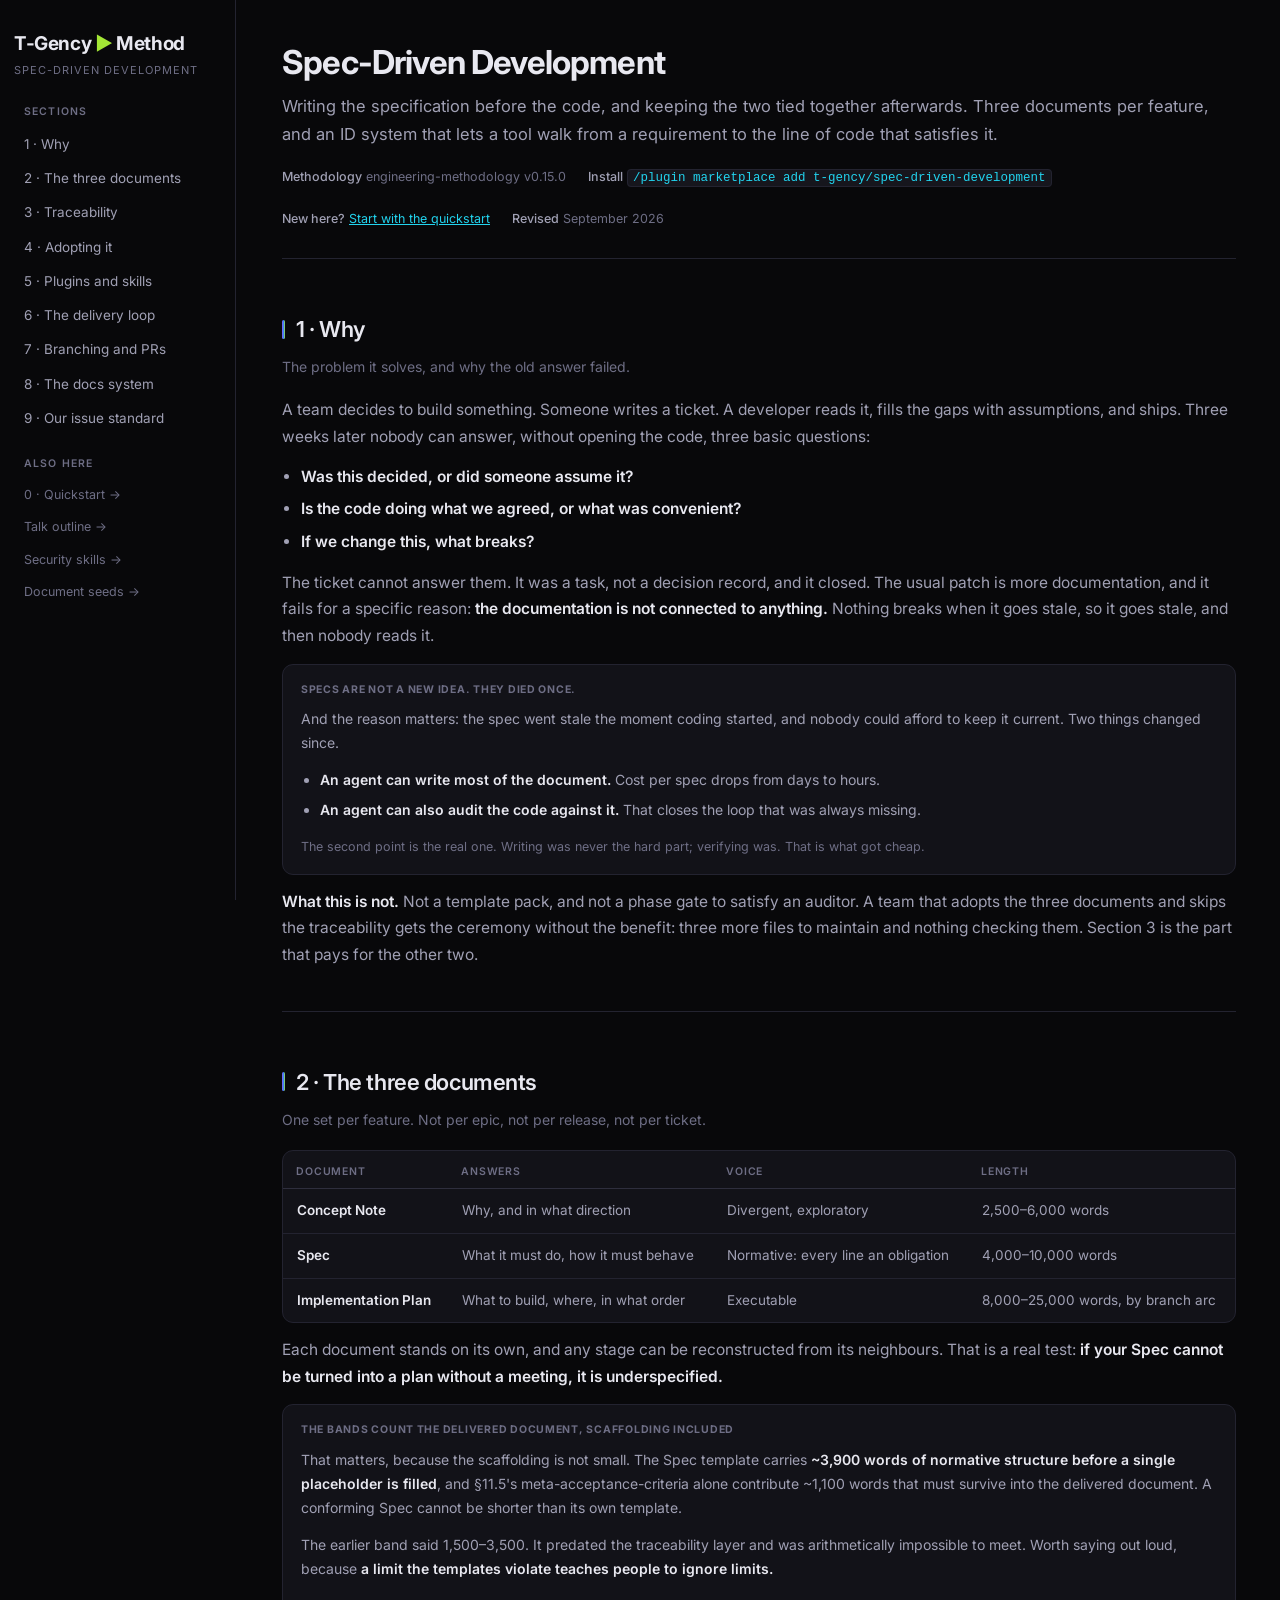
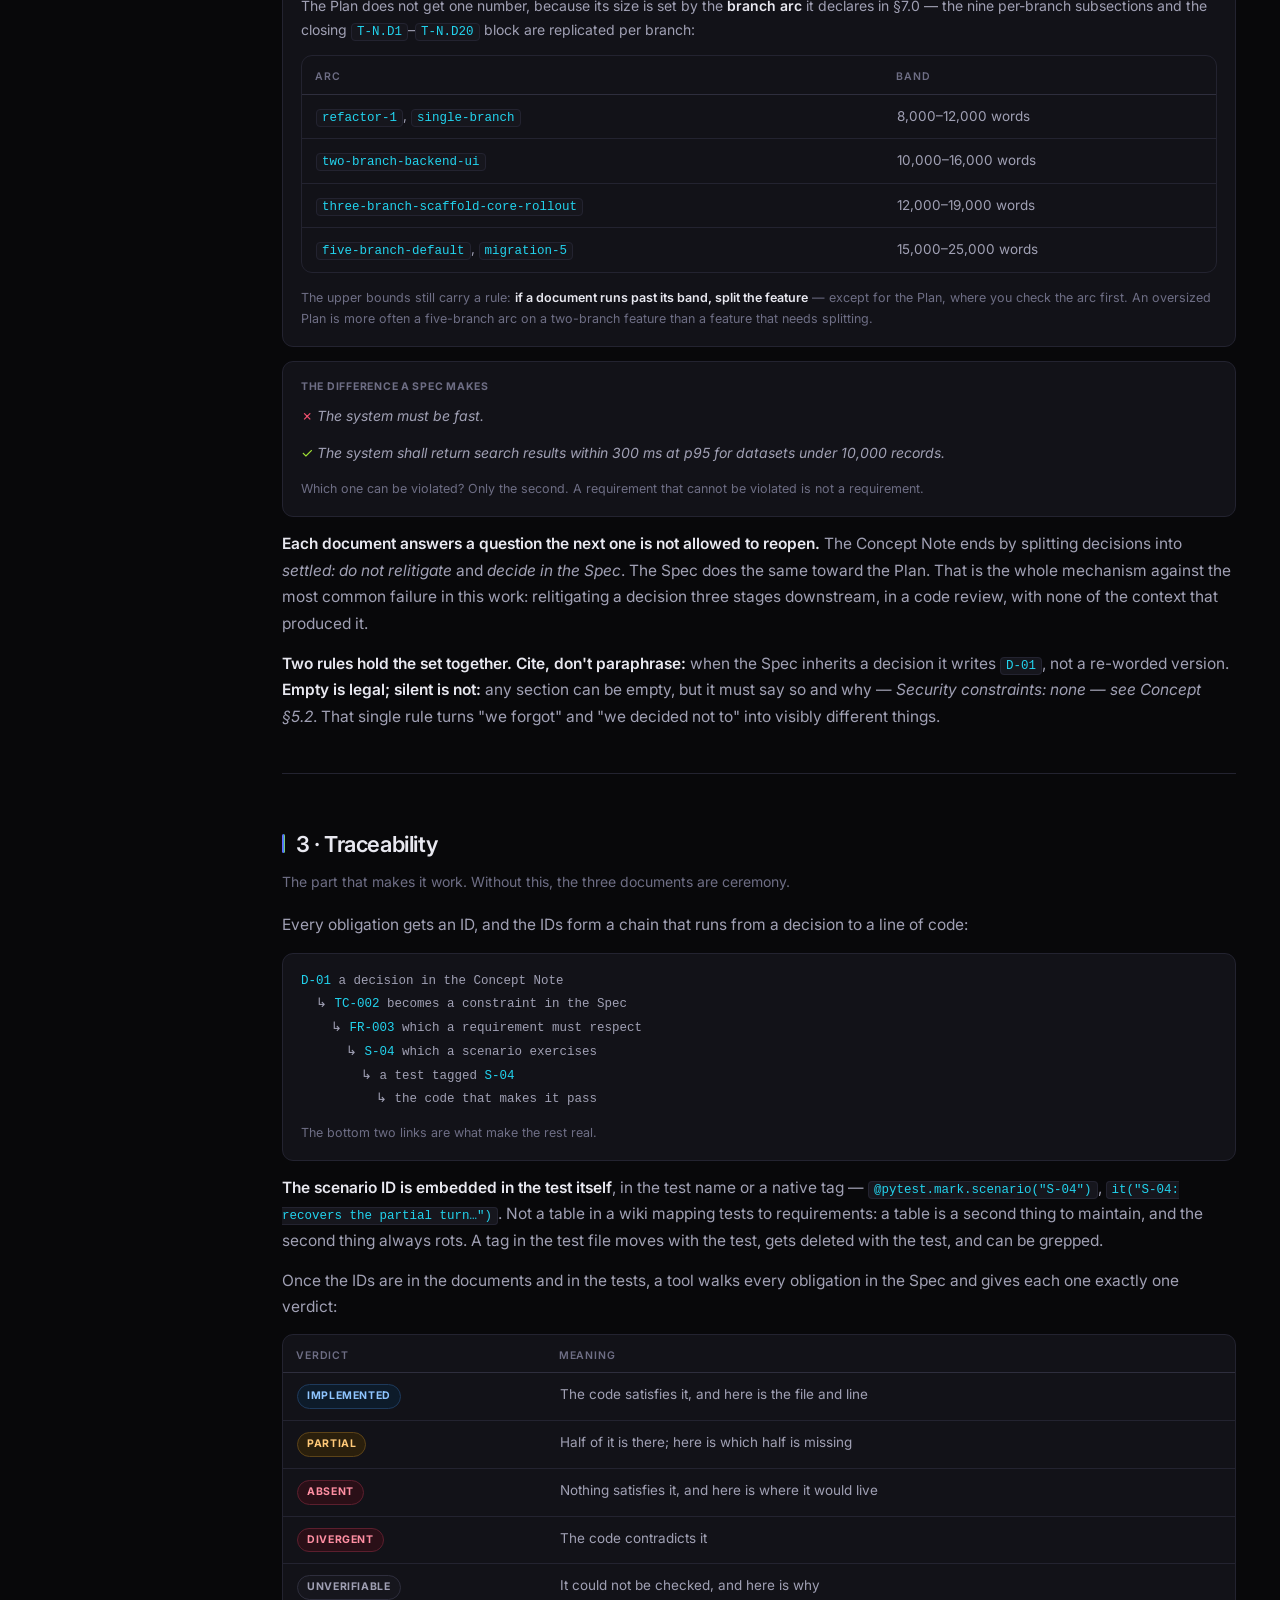
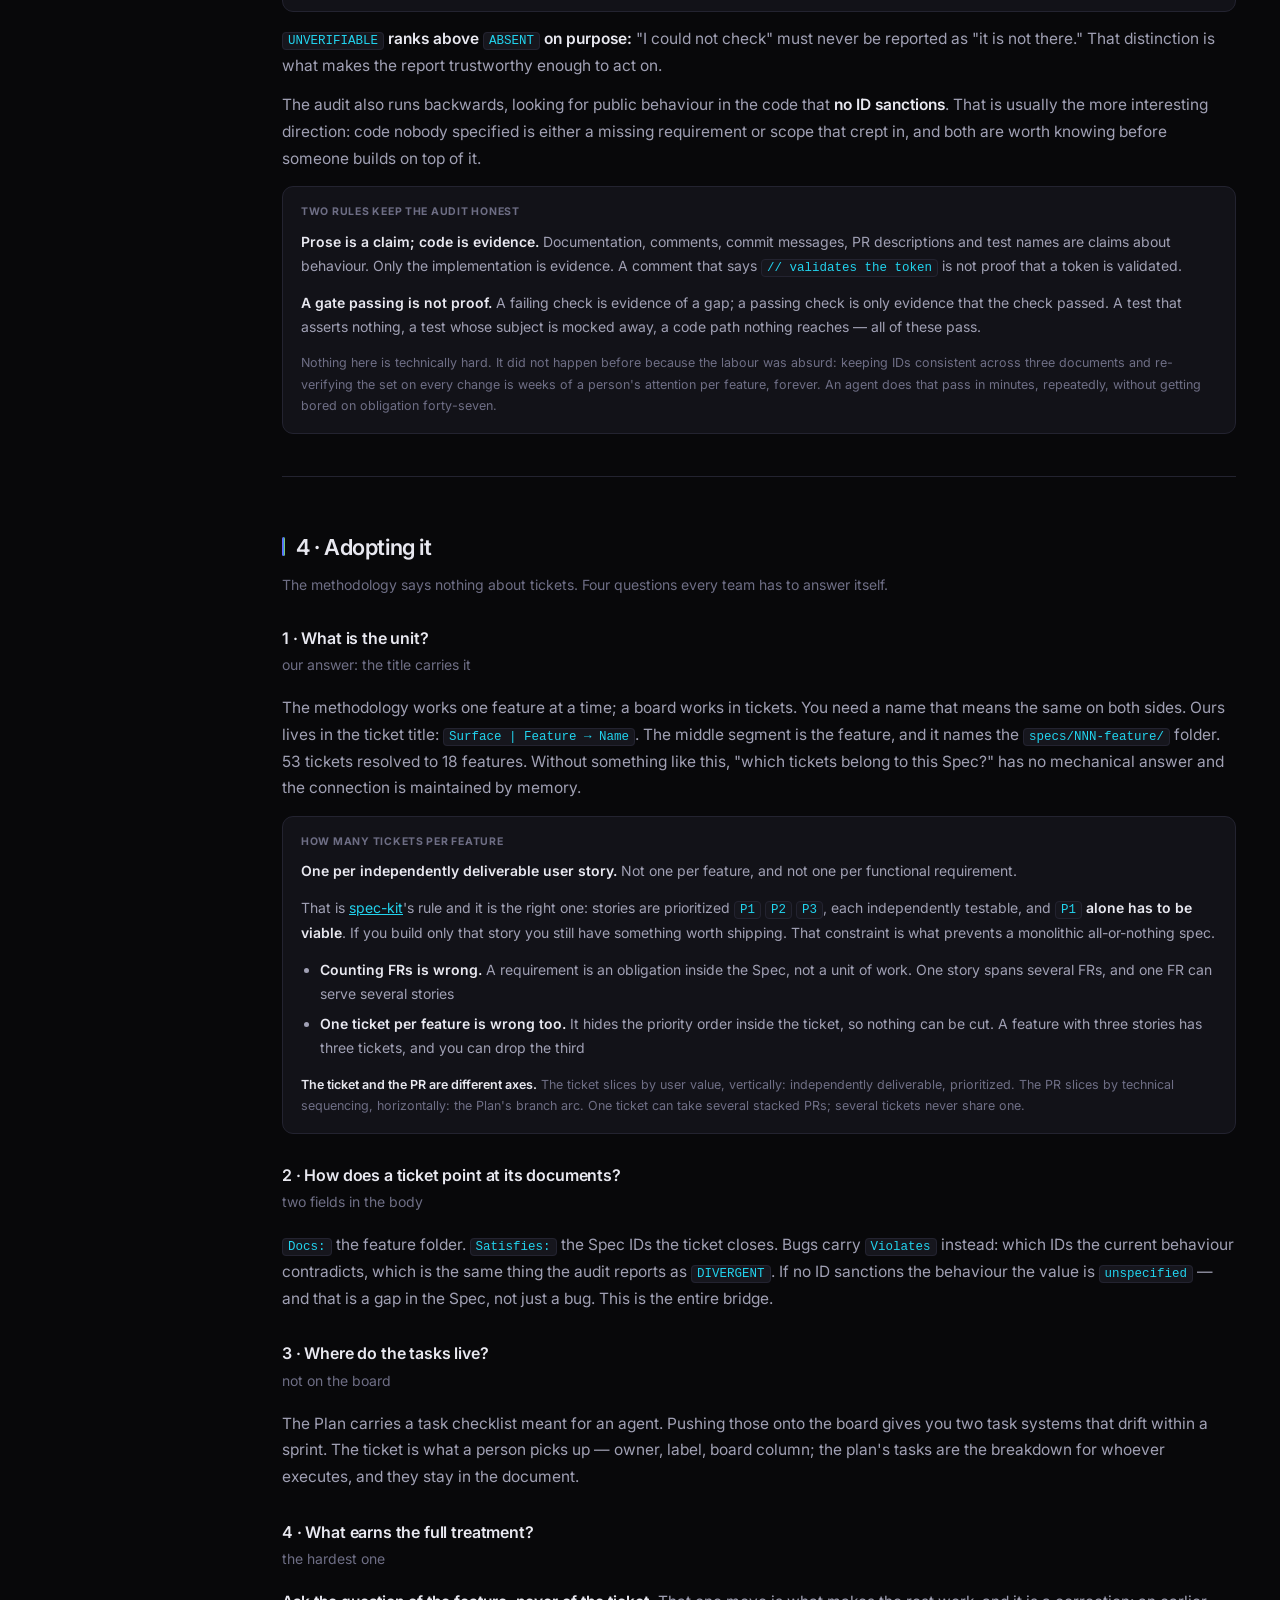
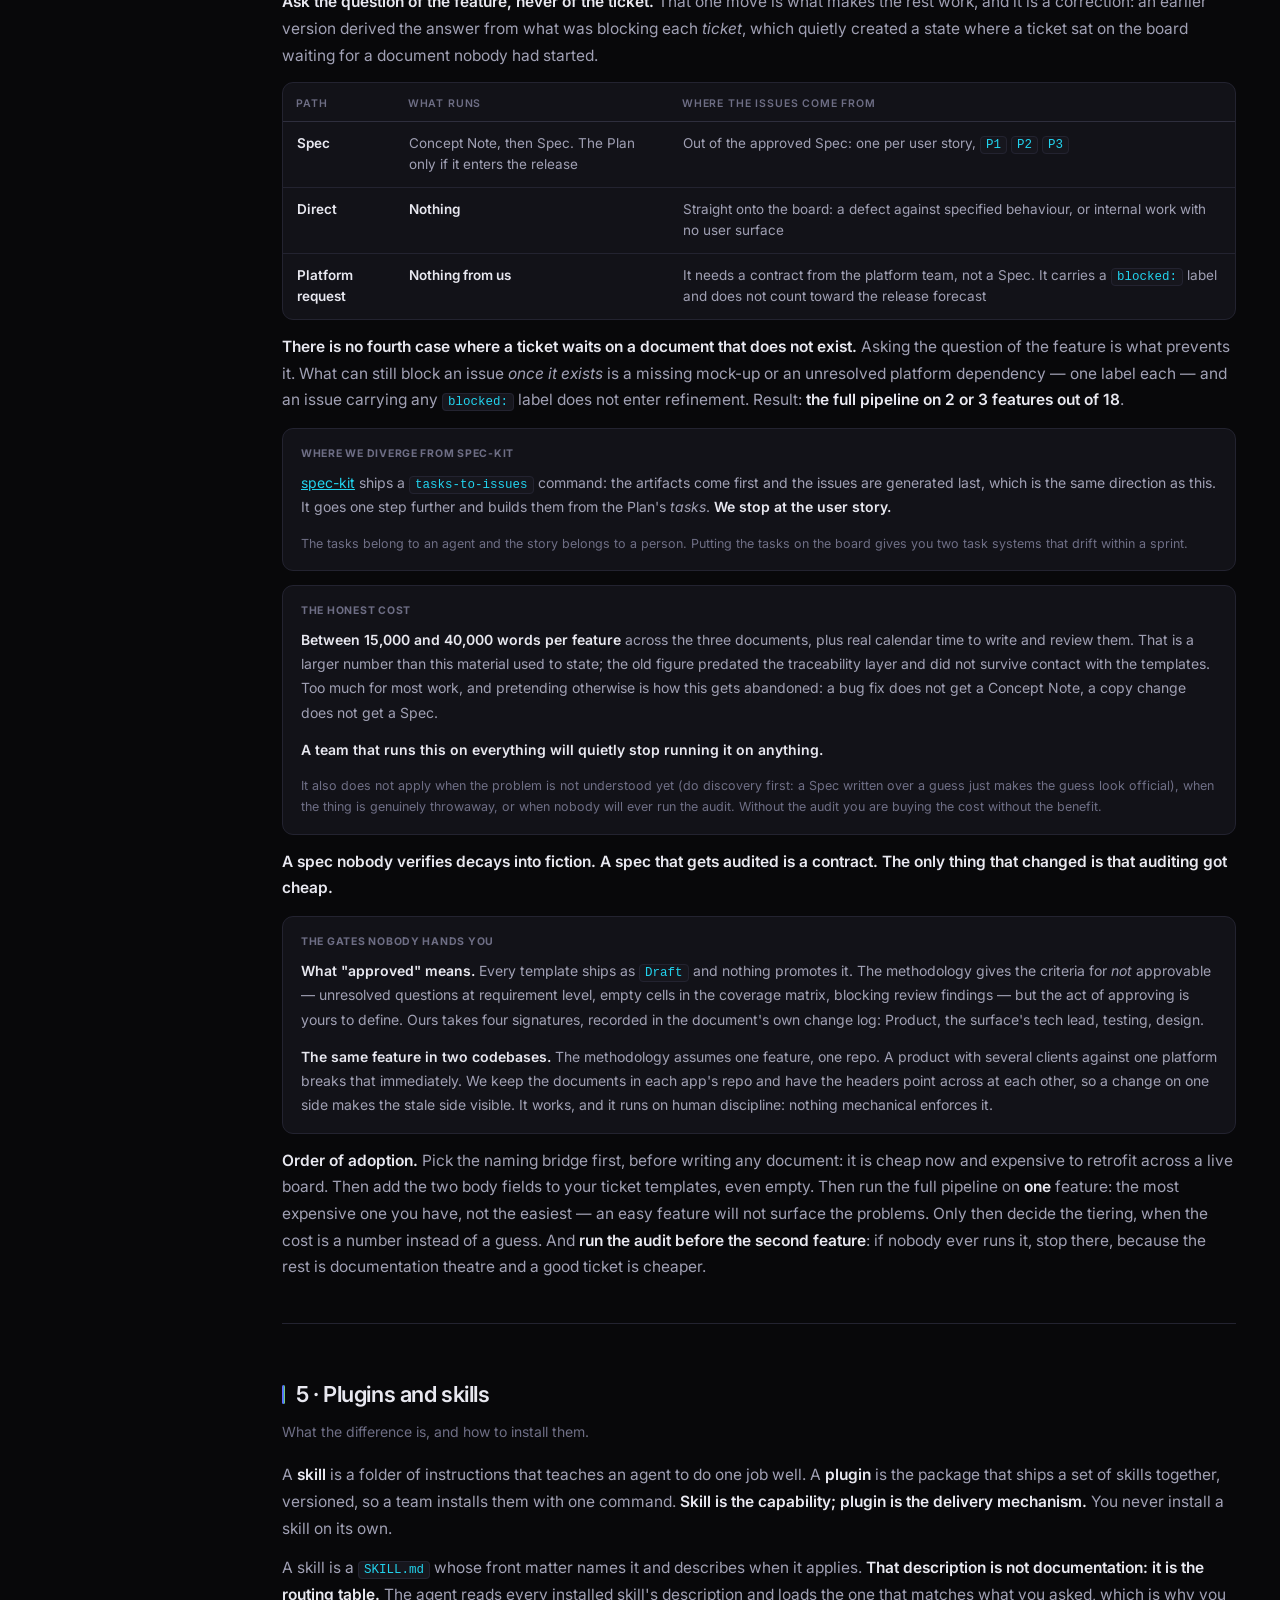
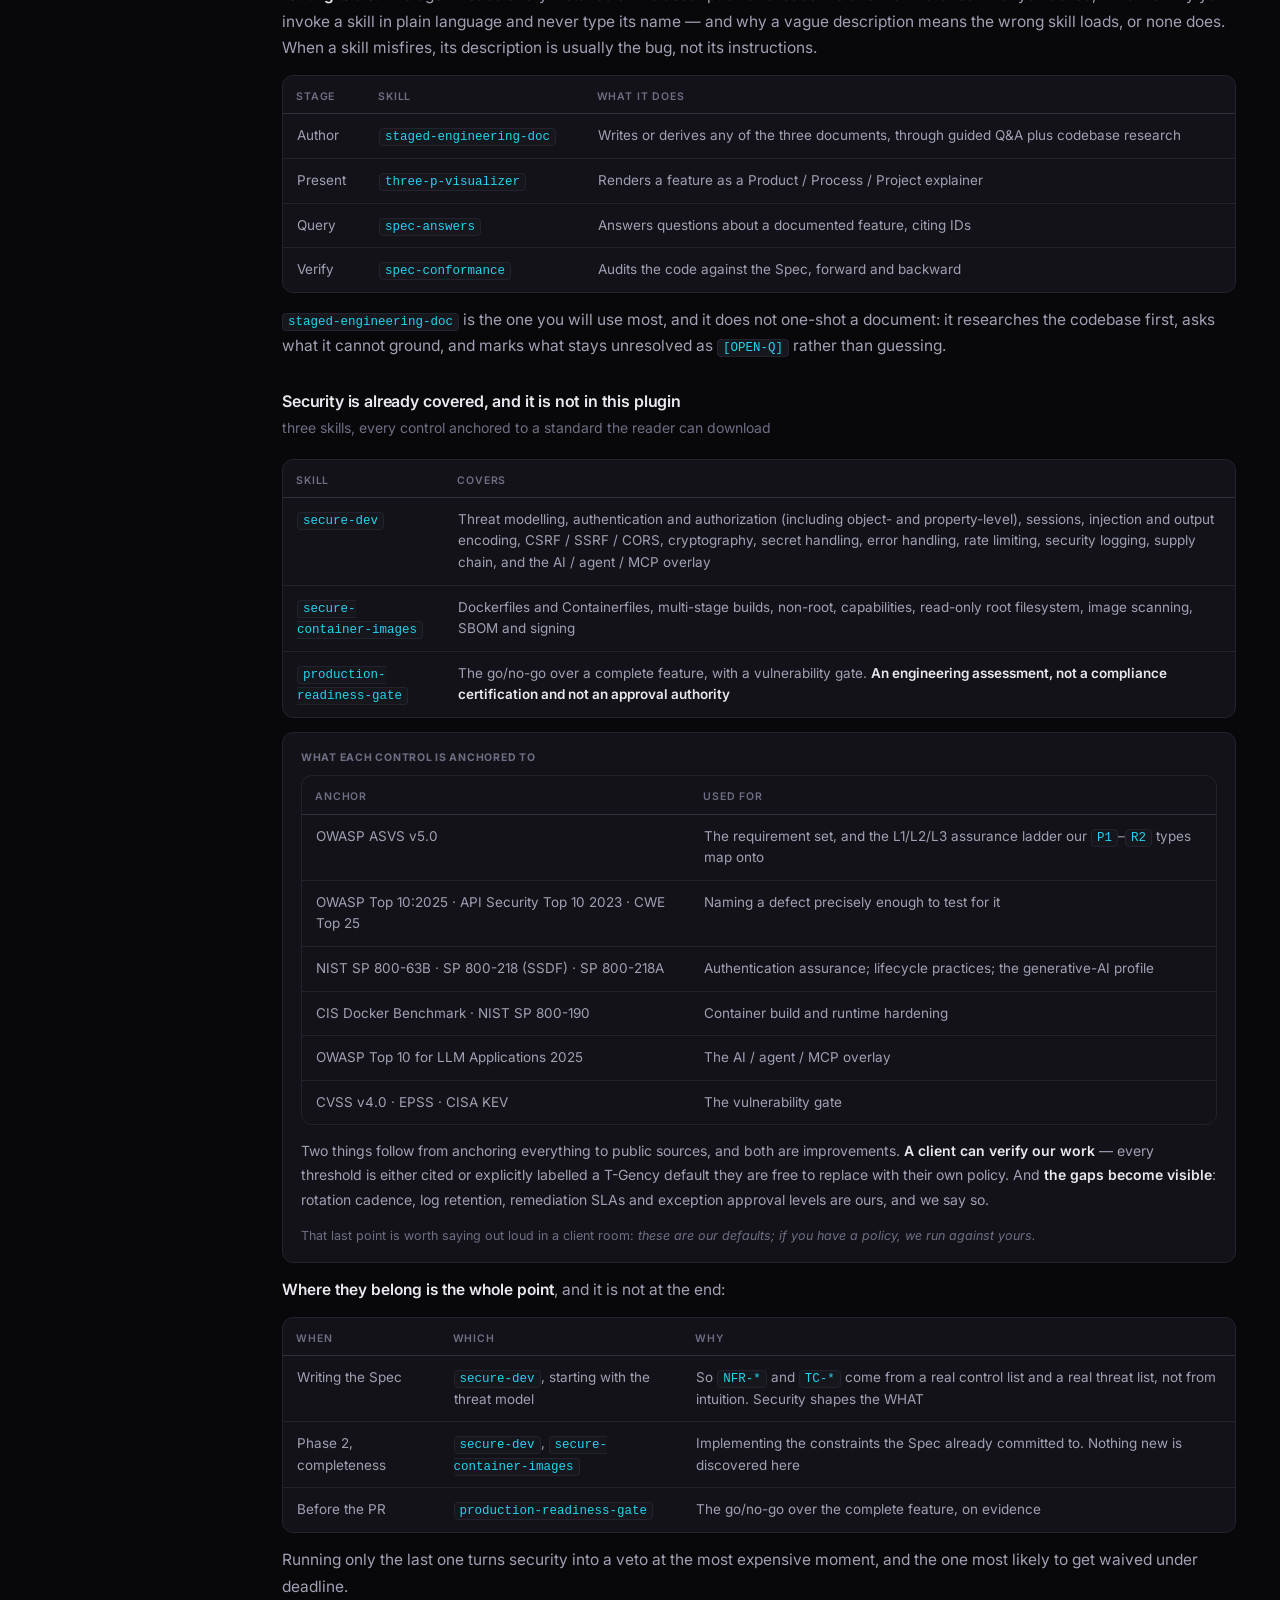
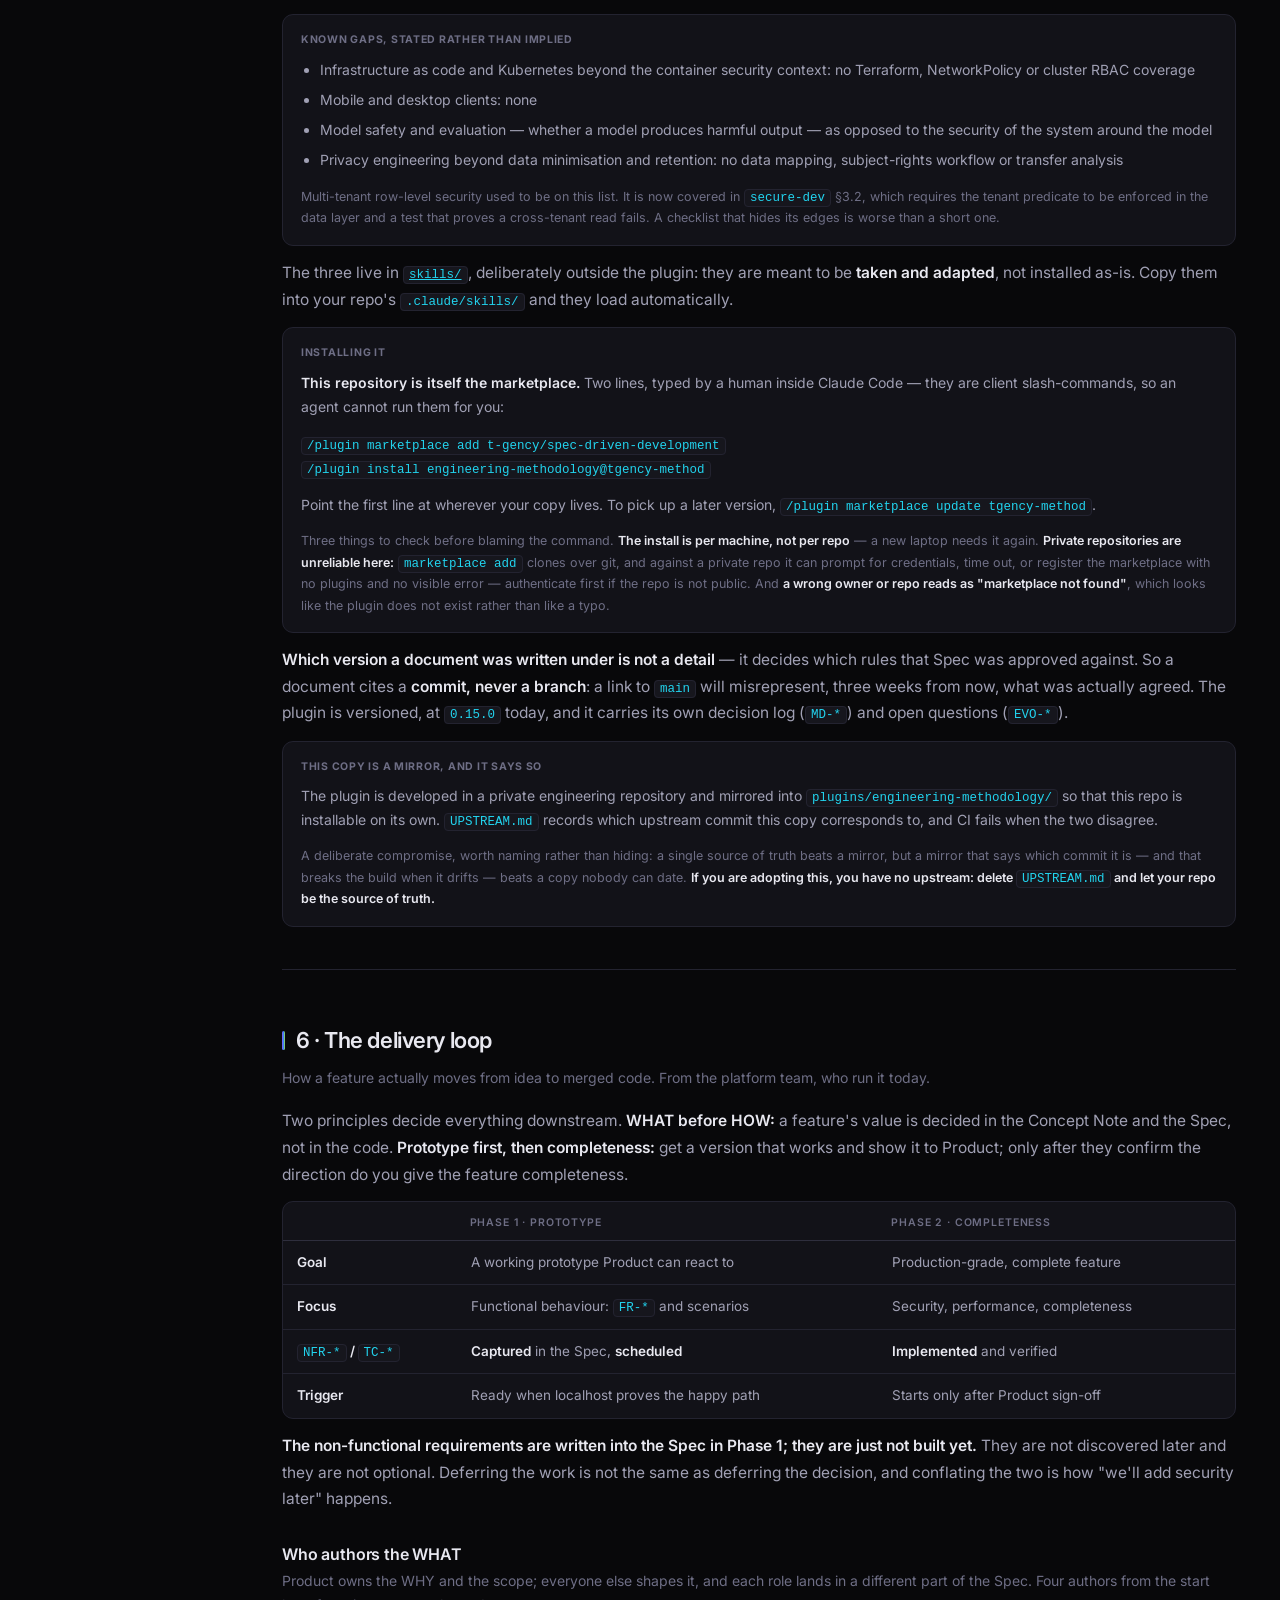
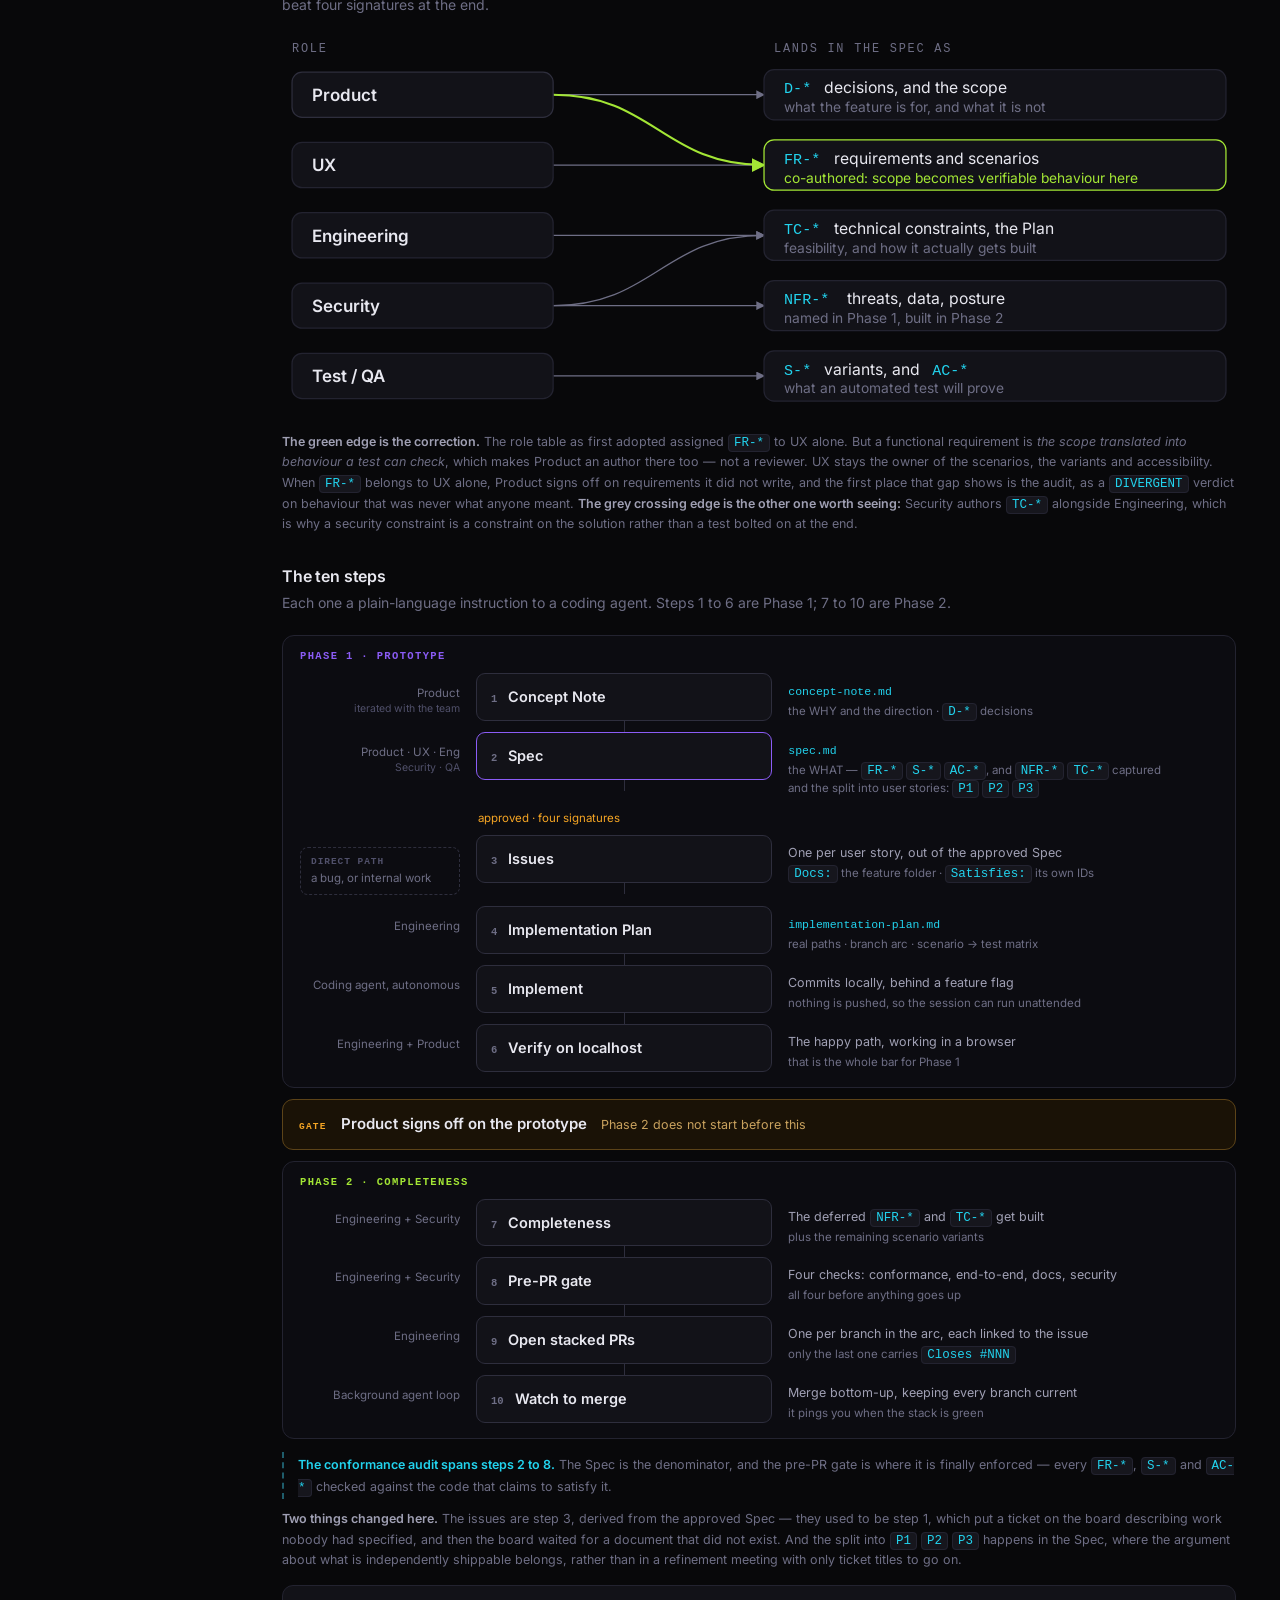
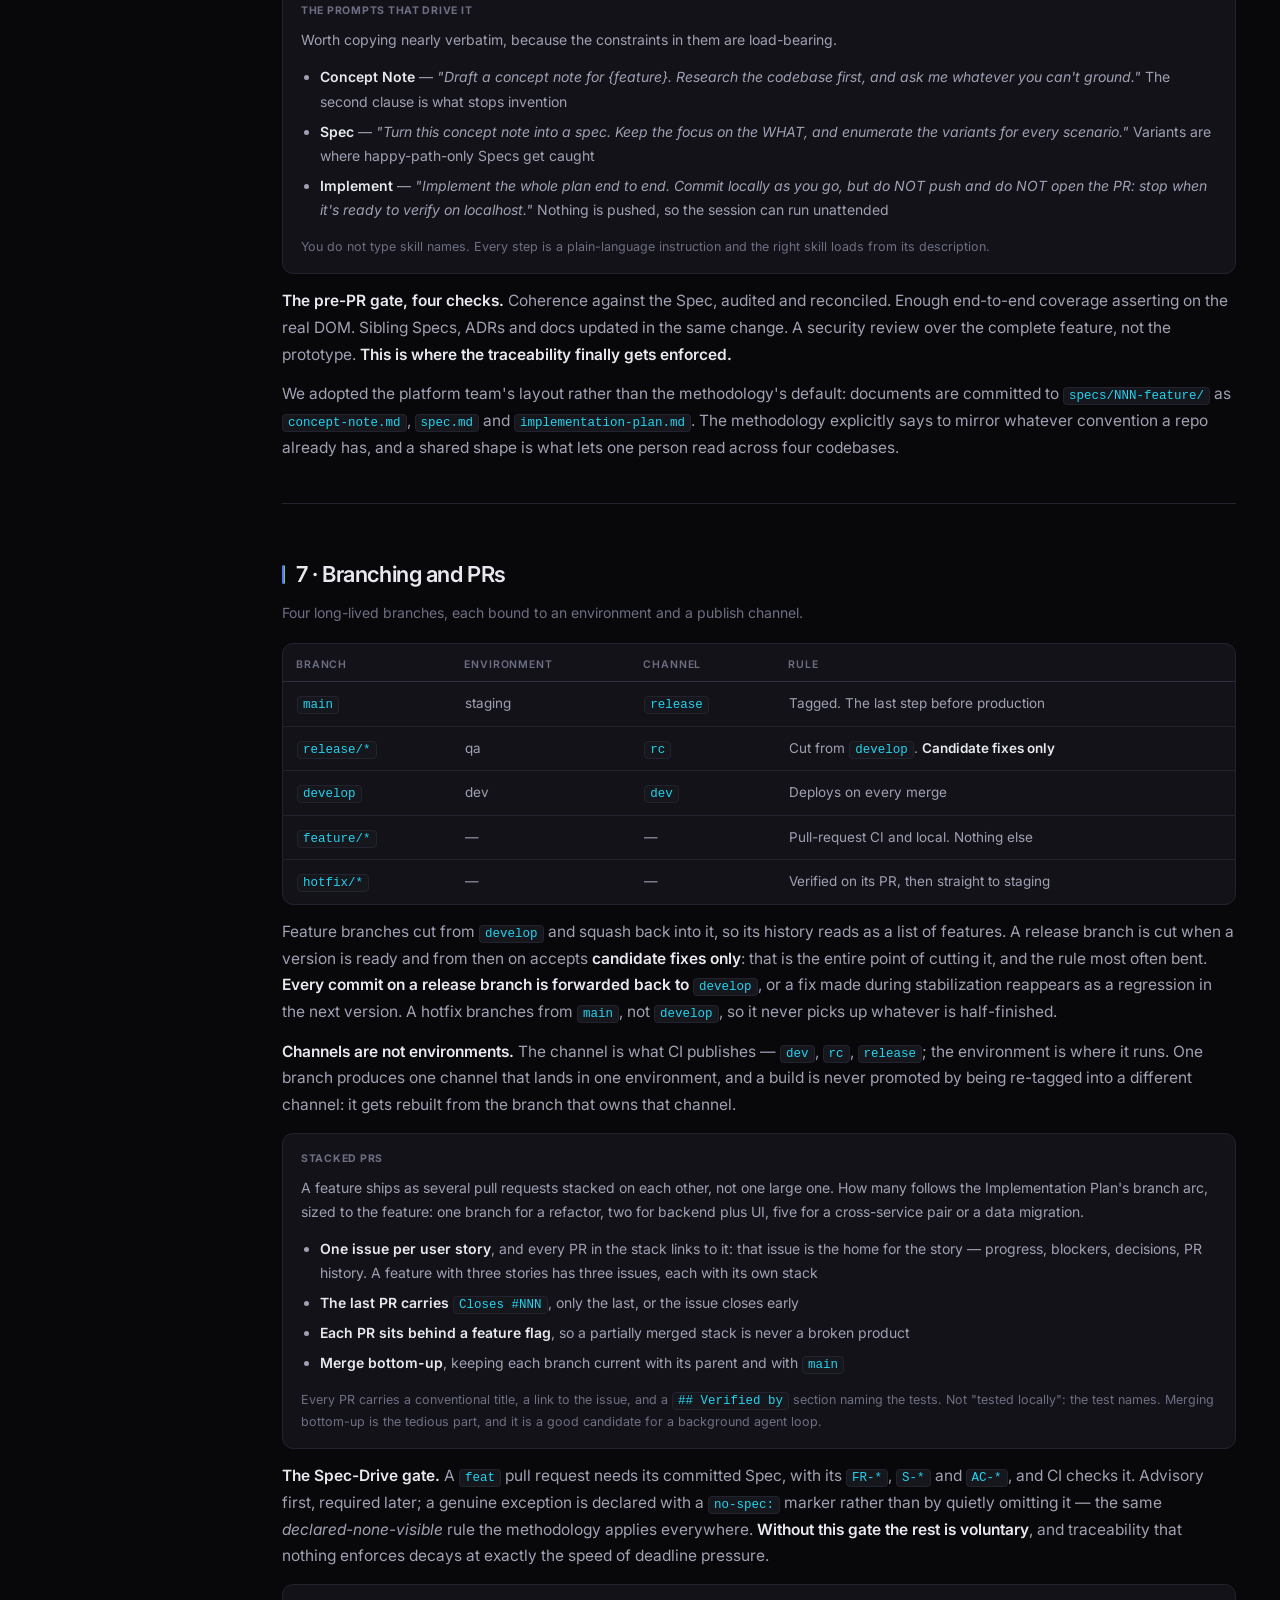
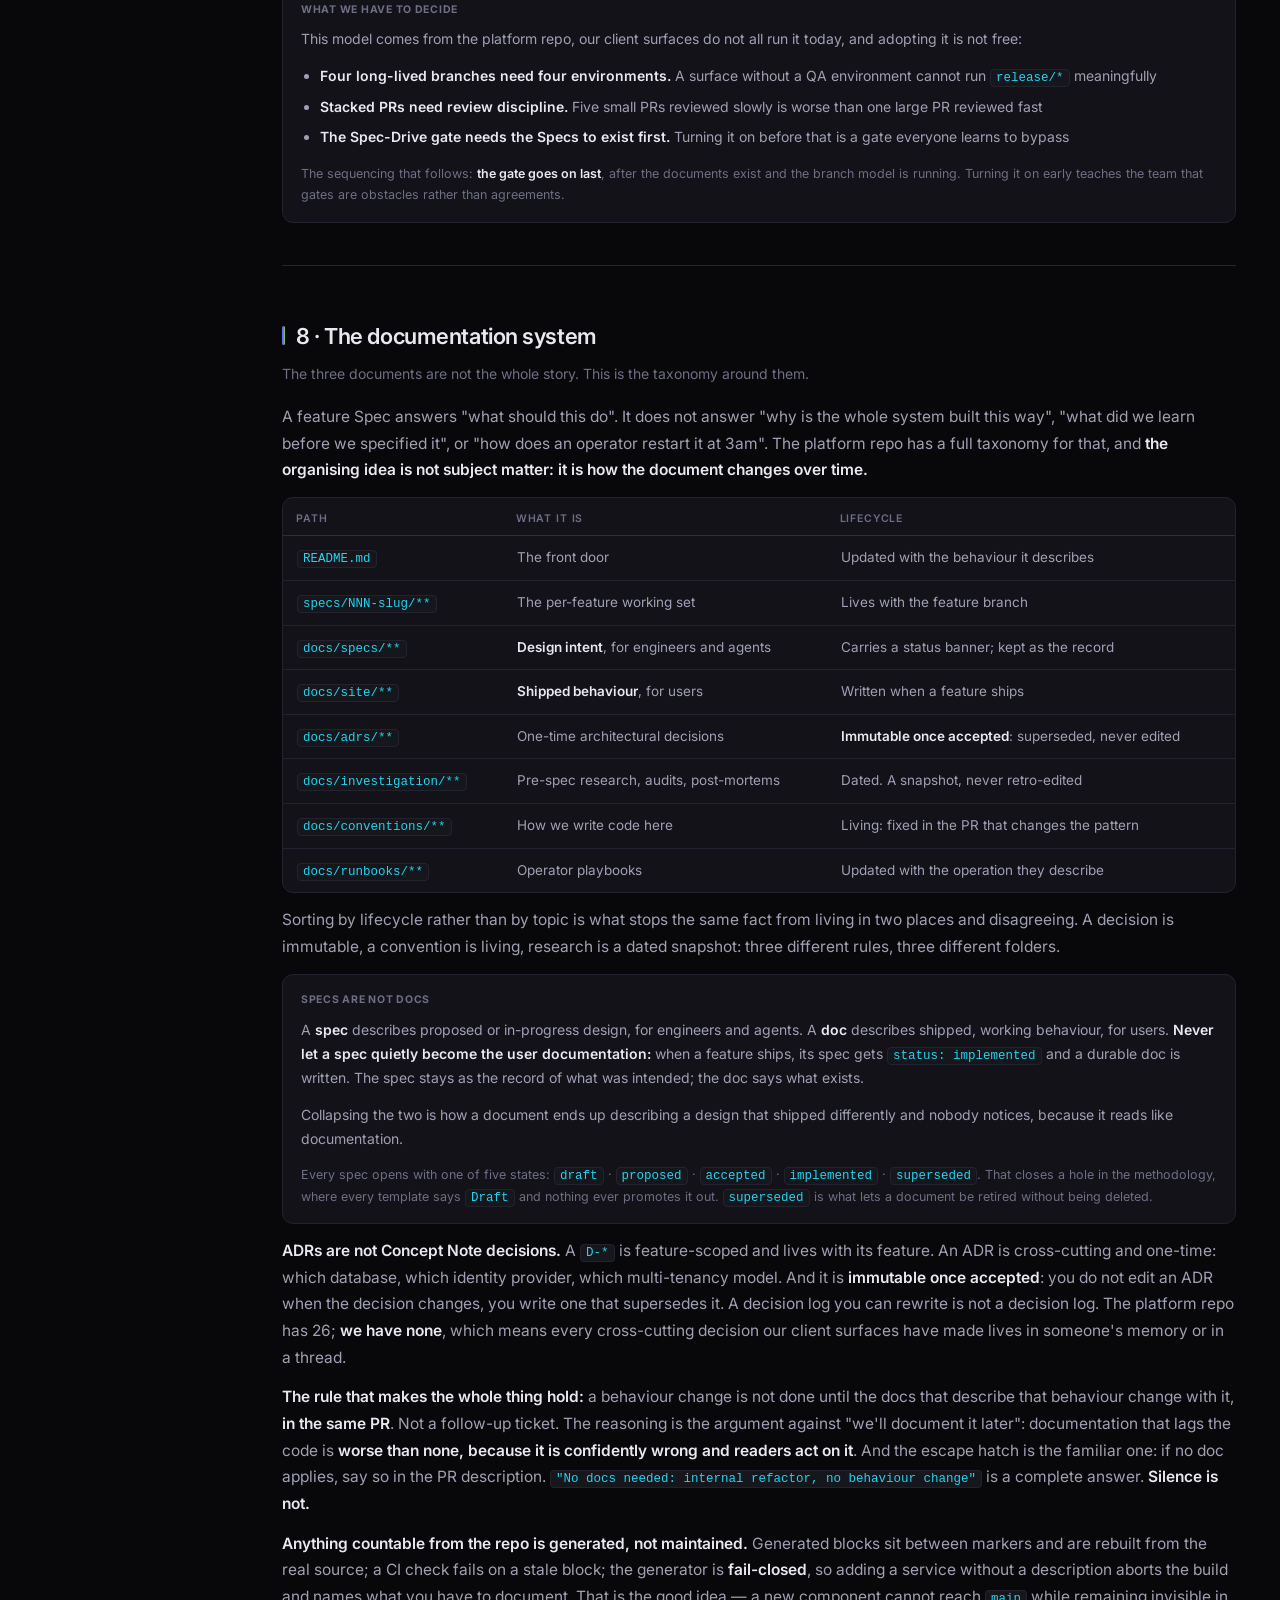
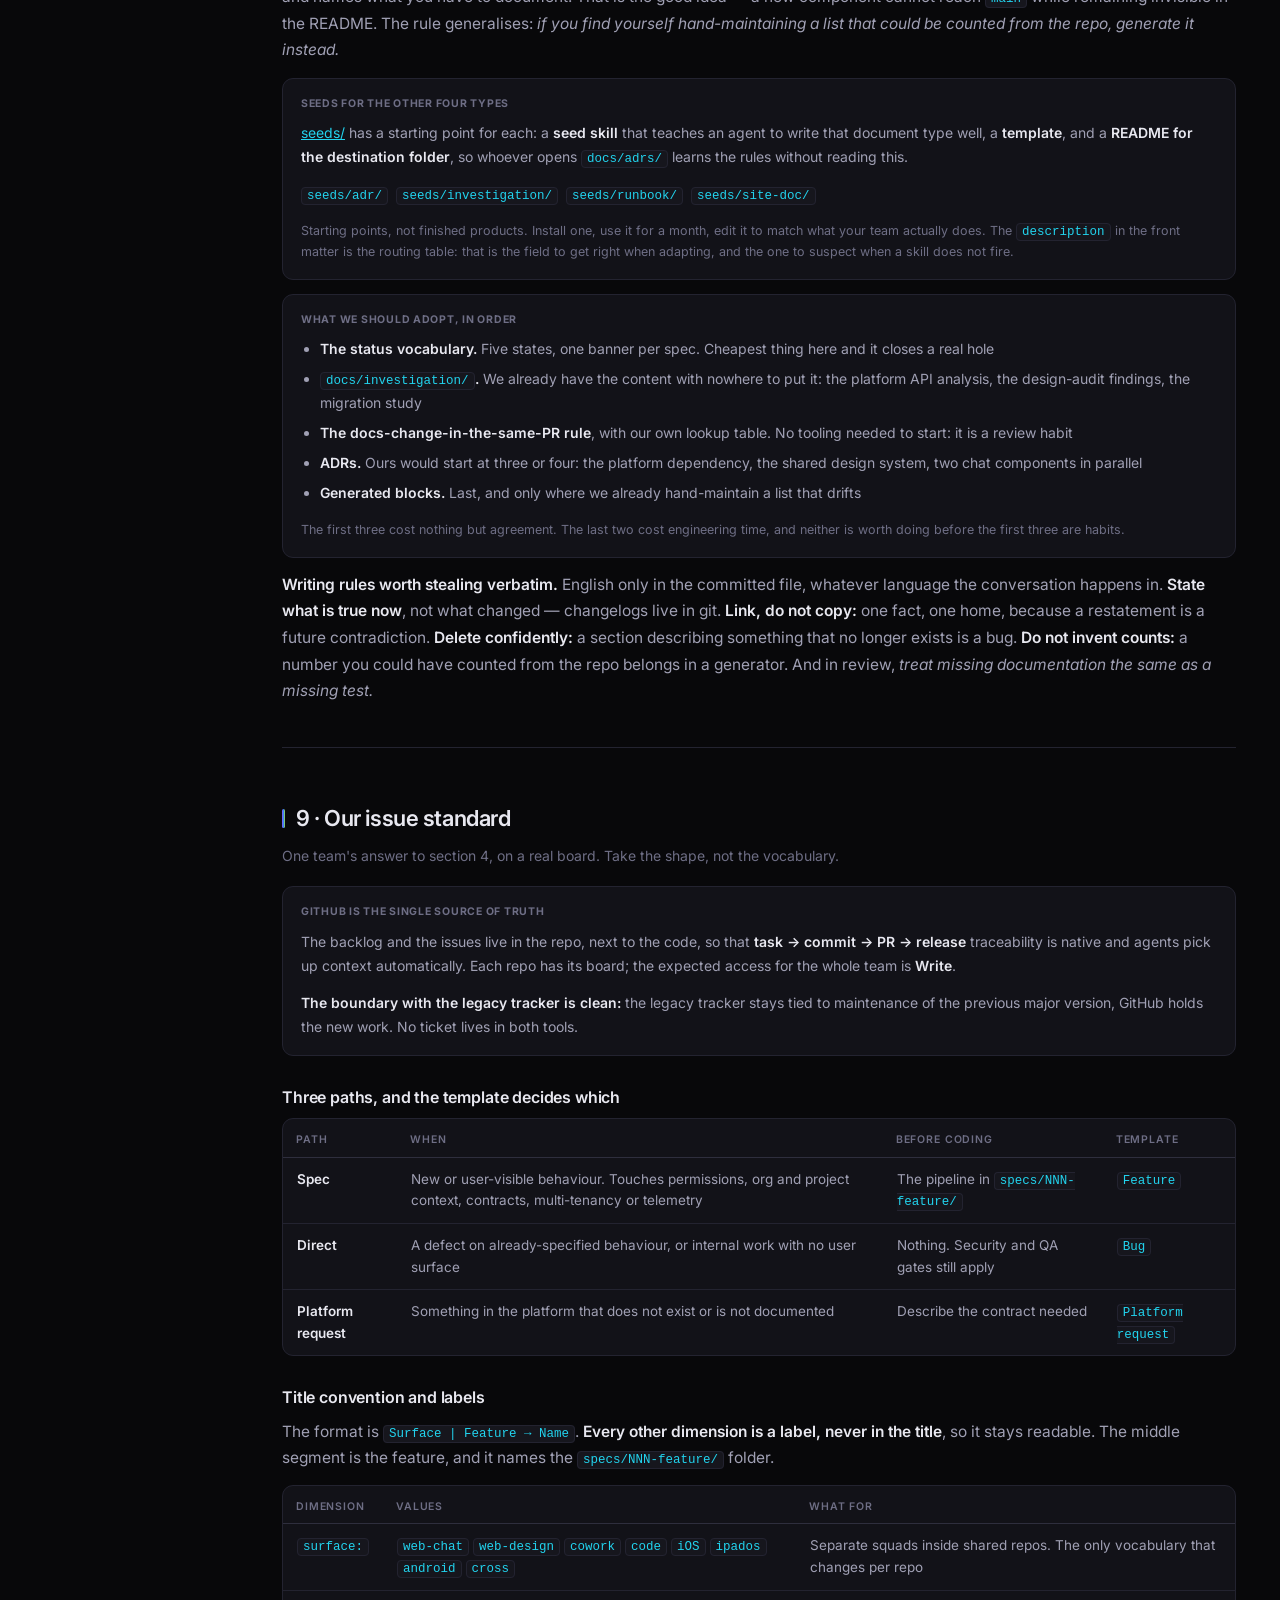
==== commit e15322f9: "Apply the iterated delivery loop: issues derived from the approved Spec, plus the two figures" ====
--- a/docs/index.html
+++ b/docs/index.html
@@ -123,6 +123,53 @@
   main{padding:0 20px 80px}
   h1{font-size:26px}
 }
+
+/* ---------- figures ----------
+   The delivery loop is a CSS grid rather than SVG: it is mostly text, and text
+   in a grid stays selectable, searchable and responsive. The roles figure IS
+   an SVG, because its claim is the two crossing edges - which prose cannot
+   show and a table flattens. */
+figure{margin:20px 0 8px}
+figcaption{font-size:12.5px;color:var(--tx3);margin-top:10px;line-height:1.65}
+figcaption b{color:var(--tx2)}
+
+.loop{display:grid;gap:11px}
+.band{border:1px solid var(--line);border-radius:12px;padding:15px 17px;background:#0C0C11;display:grid;gap:11px}
+.bandlabel{font:600 10.5px/1 var(--mono);letter-spacing:.13em;text-transform:uppercase}
+.b1 .bandlabel{color:var(--purple)}
+.b2 .bandlabel{color:var(--green)}
+
+.step{display:grid;grid-template-columns:160px minmax(140px,1fr) minmax(0,1.45fr);gap:16px;align-items:start}
+.who{font-size:11.5px;color:var(--tx3);text-align:right;padding-top:12px;line-height:1.45}
+.who i{display:block;font-style:normal;color:#50506A;font-size:10.5px}
+.node{position:relative;border:1px solid var(--line2);border-radius:9px;background:var(--panel);
+      padding:11px 14px;display:flex;gap:11px;align-items:baseline}
+.node .n{font:600 10.5px var(--mono);color:var(--tx3);flex:none}
+.node .t{font-size:14.5px;font-weight:600;color:var(--tx)}
+.node.hot{border-color:var(--purple)}
+.step:not(:last-child) .node::after{content:"";position:absolute;left:50%;top:calc(100% + 1px);
+      width:1px;height:11px;background:var(--line2)}
+.ann{font-size:12.5px;color:var(--tx2);padding-top:8px;line-height:1.6}
+.ann em{display:block;font-style:normal;color:var(--tx3);font-size:11.5px;margin-top:1px}
+.ann .f{font:11.5px var(--mono);color:var(--cyan)}
+.sig{grid-column:2/4;font-size:11.5px;color:var(--amber);padding-left:2px;margin:-4px 0}
+.direct{border:1px dashed var(--line2);border-radius:8px;padding:8px 10px;background:transparent;
+        text-align:left;color:var(--tx3);font-size:11.5px;line-height:1.4}
+.direct b{display:block;font:600 9.5px var(--mono);letter-spacing:.1em;text-transform:uppercase;
+          color:#50506A;margin-bottom:3px}
+.gate{border:1px solid #5C4318;background:#1A1206;border-radius:11px;padding:12px 16px;
+      display:flex;gap:14px;align-items:baseline;flex-wrap:wrap}
+.gate .g{font:700 9.5px var(--mono);letter-spacing:.13em;text-transform:uppercase;color:var(--amber)}
+.gate .t{font-size:15px;font-weight:600;color:var(--tx)}
+.gate .x{font-size:12.5px;color:#C9A25E}
+.rail{border-left:2px dashed #1E5C6B;padding:2px 0 2px 14px;margin:2px 0 0;font-size:12.5px;color:var(--tx3)}
+.rail b{color:var(--cyan);font-weight:600}
+
+@media(max-width:820px){
+  .step{grid-template-columns:1fr}
+  .who{text-align:left;padding-top:0}
+  .sig{grid-column:1}
+}
 </style>
 </head><body>
 <div class="wrap">
@@ -298,7 +345,23 @@
 
 <h3>4 &middot; What earns the full treatment?</h3>
 <p class="sub">the hardest one</p>
-<p>The methodology gives no criterion for when <i>not</i> to use it. We derived ours from what blocks each ticket: a platform contract runs nothing, a pending decision runs the Concept Note only, a missing spec runs Concept plus Spec, and everything else takes the direct path. Result: <b>the full pipeline on 2 or 3 features out of 18</b>.</p>
+<p><b>Ask the question of the feature, never of the ticket.</b> That one move is what makes the rest work, and it is a correction: an earlier version derived the answer from what was blocking each <i>ticket</i>, which quietly created a state where a ticket sat on the board waiting for a document nobody had started.</p>
+
+<div class="scroll"><table>
+<thead><tr><th>Path</th><th>What runs</th><th>Where the issues come from</th></tr></thead>
+<tbody>
+<tr><td><b>Spec</b></td><td>Concept Note, then Spec. The Plan only if it enters the release</td><td>Out of the approved Spec: one per user story, <code>P1</code> <code>P2</code> <code>P3</code></td></tr>
+<tr><td><b>Direct</b></td><td><b>Nothing</b></td><td>Straight onto the board: a defect against specified behaviour, or internal work with no user surface</td></tr>
+<tr><td><b>Platform request</b></td><td><b>Nothing from us</b></td><td>It needs a contract from the platform team, not a Spec. It carries a <code>blocked:</code> label and does not count toward the release forecast</td></tr>
+</tbody></table></div>
+
+<p><b>There is no fourth case where a ticket waits on a document that does not exist.</b> Asking the question of the feature is what prevents it. What can still block an issue <i>once it exists</i> is a missing mock-up or an unresolved platform dependency &mdash; one label each &mdash; and an issue carrying any <code>blocked:</code> label does not enter refinement. Result: <b>the full pipeline on 2 or 3 features out of 18</b>.</p>
+
+<div class="card">
+  <h4>Where we diverge from spec-kit</h4>
+  <p><a href="https://github.com/github/spec-kit" target="_blank" rel="noopener">spec-kit</a> ships a <code>tasks-to-issues</code> command: the artifacts come first and the issues are generated last, which is the same direction as this. It goes one step further and builds them from the Plan's <i>tasks</i>. <b>We stop at the user story.</b></p>
+  <p class="src">The tasks belong to an agent and the story belongs to a person. Putting the tasks on the board gives you two task systems that drift within a sprint.</p>
+</div>
 
 <div class="card">
   <h4>The honest cost</h4>
@@ -425,35 +488,168 @@
 
 <p><b>The non-functional requirements are written into the Spec in Phase 1; they are just not built yet.</b> They are not discovered later and they are not optional. Deferring the work is not the same as deferring the decision, and conflating the two is how "we'll add security later" happens.</p>
 
-<div class="card">
-  <h4>Defining the WHAT is a team sport</h4>
-  <p>Product owns the WHY and the scope. Everyone else shapes it, and each role lands in a different family of IDs:</p>
-  <ul>
-    <li><b>Product</b> &rarr; <code>D-*</code>, scope</li>
-    <li><b>Engineering</b> &rarr; <code>TC-*</code>, the Plan</li>
-    <li><b>UX</b> &rarr; <code>FR-*</code>, scenarios, accessibility</li>
-    <li><b>Security</b> &rarr; <code>NFR-*</code>, <code>TC-*</code></li>
-    <li><b>Test / QA</b> &rarr; <code>S-*</code> variants, <code>AC-*</code></li>
-  </ul>
-  <p class="src">Stronger than an approval gate: four signatures at the end catch problems late; four authors from the start prevent them.</p>
-</div>
-
-<p>Ten steps, each a plain-language instruction to a coding agent. Steps 1 to 6 are Phase 1; 7 to 10 are Phase 2.</p>
-
-<div class="scroll"><table>
-<thead><tr><th>#</th><th>Step</th><th>What happens</th></tr></thead>
-<tbody>
-<tr><td>1</td><td><b>Issue</b></td><td>One per independently deliverable user story, on the board, with the required fields</td></tr>
-<tr><td>2</td><td><b>Concept Note</b></td><td>The WHY, via guided Q&amp;A plus codebase research</td></tr>
-<tr><td>3</td><td><b>Spec</b></td><td>The WHAT: <code>FR-*</code> in EARS, every scenario with its variants</td></tr>
-<tr><td>4</td><td><b>Plan</b></td><td>Exact paths, a stacked-branch arc behind a flag, the traceability matrix</td></tr>
-<tr><td>5</td><td><b>Implement</b></td><td>Autonomous. Commit locally; <b>do not push</b></td></tr>
-<tr><td>6</td><td><b>Verify</b></td><td>Bring it up on localhost. Show Product the prototype</td></tr>
-<tr><td>7</td><td><b>Completeness</b></td><td>After sign-off: deferred <code>NFR-*</code> and <code>TC-*</code>, remaining variants</td></tr>
-<tr><td>8</td><td><b>Pre-PR gate</b></td><td>Four checks, all before anything goes up</td></tr>
-<tr><td>9</td><td><b>Open PRs</b></td><td>Stacked, each linked to its issue, the last one <code>Closes #NNN</code></td></tr>
-<tr><td>10</td><td><b>Watch to merge</b></td><td>A background loop keeps the stack green until it is ready</td></tr>
-</tbody></table></div>
+<h3>Who authors the WHAT</h3>
+<p class="sub">Product owns the WHY and the scope; everyone else shapes it, and each role lands in a different part of the Spec. Four authors from the start beat four signatures at the end.</p>
+
+<figure>
+<svg viewBox="0 0 760 300" role="img" aria-label="Five roles on the left connect to the ID families they author on the right. Product connects to decisions and, by a highlighted edge, also to functional requirements. UX connects to functional requirements. Engineering connects to technical constraints. Security connects to non-functional requirements and, by a crossing edge, also to technical constraints. Test and QA connect to scenario variants and acceptance criteria." style="max-width:100%;height:auto;font-family:Inter,system-ui,sans-serif">
+  <defs>
+    <marker id="ar" viewBox="0 0 8 8" refX="7" refY="4" markerWidth="7" markerHeight="7" orient="auto-start-reverse">
+      <path d="M0,0 L8,4 L0,8 z" fill="#6E6E85"/>
+    </marker>
+    <marker id="arg" viewBox="0 0 8 8" refX="7" refY="4" markerWidth="7" markerHeight="7" orient="auto-start-reverse">
+      <path d="M0,0 L8,4 L0,8 z" fill="#A3E635"/>
+    </marker>
+  </defs>
+
+  <text x="8" y="12" fill="#6E6E85" font-size="9.5" letter-spacing="1.4" font-family="ui-monospace,Menlo,monospace">ROLE</text>
+  <text x="392" y="12" fill="#6E6E85" font-size="9.5" letter-spacing="1.4" font-family="ui-monospace,Menlo,monospace">LANDS IN THE SPEC AS</text>
+
+  <g stroke="#6E6E85" stroke-width="1" fill="none" marker-end="url(#ar)">
+    <path d="M216,46 H384"/>
+    <path d="M216,102 H384"/>
+    <path d="M216,158 H384"/>
+    <path d="M216,214 H384"/>
+    <path d="M216,214 C296,214 304,158 384,158"/>
+    <path d="M216,270 H384"/>
+  </g>
+  <path d="M216,46 C296,46 304,102 384,102" stroke="#A3E635" stroke-width="1.6" fill="none" marker-end="url(#arg)"/>
+
+  <g>
+    <rect x="8" y="28" width="208" height="36" rx="8" fill="#121218" stroke="#2E2E3D"/>
+    <text x="24" y="51" fill="#E8E8F0" font-size="13.5" font-weight="600">Product</text>
+
+    <rect x="8" y="84" width="208" height="36" rx="8" fill="#121218" stroke="#232330"/>
+    <text x="24" y="107" fill="#E8E8F0" font-size="13.5" font-weight="600">UX</text>
+
+    <rect x="8" y="140" width="208" height="36" rx="8" fill="#121218" stroke="#232330"/>
+    <text x="24" y="163" fill="#E8E8F0" font-size="13.5" font-weight="600">Engineering</text>
+
+    <rect x="8" y="196" width="208" height="36" rx="8" fill="#121218" stroke="#232330"/>
+    <text x="24" y="219" fill="#E8E8F0" font-size="13.5" font-weight="600">Security</text>
+
+    <rect x="8" y="252" width="208" height="36" rx="8" fill="#121218" stroke="#232330"/>
+    <text x="24" y="275" fill="#E8E8F0" font-size="13.5" font-weight="600">Test / QA</text>
+  </g>
+
+  <g>
+    <rect x="384" y="26" width="368" height="40" rx="8" fill="#121218" stroke="#232330"/>
+    <text x="400" y="45" fill="#22D3EE" font-size="12" font-family="ui-monospace,Menlo,monospace">D-*</text>
+    <text x="432" y="45" fill="#E8E8F0" font-size="12.5">decisions, and the scope</text>
+    <text x="400" y="60" fill="#6E6E85" font-size="11">what the feature is for, and what it is not</text>
+
+    <rect x="384" y="82" width="368" height="40" rx="8" fill="#121218" stroke="#A3E635"/>
+    <text x="400" y="101" fill="#22D3EE" font-size="12" font-family="ui-monospace,Menlo,monospace">FR-*</text>
+    <text x="440" y="101" fill="#E8E8F0" font-size="12.5">requirements and scenarios</text>
+    <text x="400" y="116" fill="#A3E635" font-size="11">co-authored: scope becomes verifiable behaviour here</text>
+
+    <rect x="384" y="138" width="368" height="40" rx="8" fill="#121218" stroke="#232330"/>
+    <text x="400" y="157" fill="#22D3EE" font-size="12" font-family="ui-monospace,Menlo,monospace">TC-*</text>
+    <text x="440" y="157" fill="#E8E8F0" font-size="12.5">technical constraints, the Plan</text>
+    <text x="400" y="172" fill="#6E6E85" font-size="11">feasibility, and how it actually gets built</text>
+
+    <rect x="384" y="194" width="368" height="40" rx="8" fill="#121218" stroke="#232330"/>
+    <text x="400" y="213" fill="#22D3EE" font-size="12" font-family="ui-monospace,Menlo,monospace">NFR-*</text>
+    <text x="450" y="213" fill="#E8E8F0" font-size="12.5">threats, data, posture</text>
+    <text x="400" y="228" fill="#6E6E85" font-size="11">named in Phase 1, built in Phase 2</text>
+
+    <rect x="384" y="250" width="368" height="40" rx="8" fill="#121218" stroke="#232330"/>
+    <text x="400" y="269" fill="#22D3EE" font-size="12" font-family="ui-monospace,Menlo,monospace">S-*</text>
+    <text x="432" y="269" fill="#E8E8F0" font-size="12.5">variants, and</text>
+    <text x="518" y="269" fill="#22D3EE" font-size="12" font-family="ui-monospace,Menlo,monospace">AC-*</text>
+    <text x="400" y="284" fill="#6E6E85" font-size="11">what an automated test will prove</text>
+  </g>
+</svg>
+
+<figcaption><b>The green edge is the correction.</b> The role table as first adopted assigned <code>FR-*</code> to UX alone. But a functional requirement is <i>the scope translated into behaviour a test can check</i>, which makes Product an author there too &mdash; not a reviewer. UX stays the owner of the scenarios, the variants and accessibility. When <code>FR-*</code> belongs to UX alone, Product signs off on requirements it did not write, and the first place that gap shows is the audit, as a <code>DIVERGENT</code> verdict on behaviour that was never what anyone meant. <b>The grey crossing edge is the other one worth seeing:</b> Security authors <code>TC-*</code> alongside Engineering, which is why a security constraint is a constraint on the solution rather than a test bolted on at the end.</figcaption>
+</figure>
+
+<h3>The ten steps</h3>
+<p class="sub">Each one a plain-language instruction to a coding agent. Steps 1 to 6 are Phase 1; 7 to 10 are Phase 2.</p>
+
+<figure>
+<div class="loop">
+
+  <div class="band b1">
+    <div class="bandlabel">Phase 1 &middot; Prototype</div>
+
+    <div class="step">
+      <div class="who">Product<i>iterated with the team</i></div>
+      <div class="node"><span class="n">1</span><span class="t">Concept Note</span></div>
+      <div class="ann"><span class="f">concept-note.md</span><em>the WHY and the direction &middot; <code>D-*</code> decisions</em></div>
+    </div>
+
+    <div class="step">
+      <div class="who">Product &middot; UX &middot; Eng<i>Security &middot; QA</i></div>
+      <div class="node hot"><span class="n">2</span><span class="t">Spec</span></div>
+      <div class="ann"><span class="f">spec.md</span><em>the WHAT &mdash; <code>FR-*</code> <code>S-*</code> <code>AC-*</code>, and <code>NFR-*</code> <code>TC-*</code> captured<br>and the split into user stories: <code>P1</code> <code>P2</code> <code>P3</code></em></div>
+      <div class="sig">approved &middot; four signatures</div>
+    </div>
+
+    <div class="step">
+      <div class="who"><div class="direct"><b>direct path</b>a bug, or internal work</div></div>
+      <div class="node"><span class="n">3</span><span class="t">Issues</span></div>
+      <div class="ann">One per user story, out of the approved Spec<em><code>Docs:</code> the feature folder &middot; <code>Satisfies:</code> its own IDs</em></div>
+    </div>
+
+    <div class="step">
+      <div class="who">Engineering</div>
+      <div class="node"><span class="n">4</span><span class="t">Implementation Plan</span></div>
+      <div class="ann"><span class="f">implementation-plan.md</span><em>real paths &middot; branch arc &middot; scenario &rarr; test matrix</em></div>
+    </div>
+
+    <div class="step">
+      <div class="who">Coding agent, autonomous</div>
+      <div class="node"><span class="n">5</span><span class="t">Implement</span></div>
+      <div class="ann">Commits locally, behind a feature flag<em>nothing is pushed, so the session can run unattended</em></div>
+    </div>
+
+    <div class="step">
+      <div class="who">Engineering + Product</div>
+      <div class="node"><span class="n">6</span><span class="t">Verify on localhost</span></div>
+      <div class="ann">The happy path, working in a browser<em>that is the whole bar for Phase 1</em></div>
+    </div>
+  </div>
+
+  <div class="gate">
+    <span class="g">Gate</span>
+    <span class="t">Product signs off on the prototype</span>
+    <span class="x">Phase 2 does not start before this</span>
+  </div>
+
+  <div class="band b2">
+    <div class="bandlabel">Phase 2 &middot; Completeness</div>
+
+    <div class="step">
+      <div class="who">Engineering + Security</div>
+      <div class="node"><span class="n">7</span><span class="t">Completeness</span></div>
+      <div class="ann">The deferred <code>NFR-*</code> and <code>TC-*</code> get built<em>plus the remaining scenario variants</em></div>
+    </div>
+
+    <div class="step">
+      <div class="who">Engineering + Security</div>
+      <div class="node"><span class="n">8</span><span class="t">Pre-PR gate</span></div>
+      <div class="ann">Four checks: conformance, end-to-end, docs, security<em>all four before anything goes up</em></div>
+    </div>
+
+    <div class="step">
+      <div class="who">Engineering</div>
+      <div class="node"><span class="n">9</span><span class="t">Open stacked PRs</span></div>
+      <div class="ann">One per branch in the arc, each linked to the issue<em>only the last one carries <code>Closes #NNN</code></em></div>
+    </div>
+
+    <div class="step">
+      <div class="who">Background agent loop</div>
+      <div class="node"><span class="n">10</span><span class="t">Watch to merge</span></div>
+      <div class="ann">Merge bottom-up, keeping every branch current<em>it pings you when the stack is green</em></div>
+    </div>
+  </div>
+
+  <p class="rail"><b>The conformance audit spans steps 2 to 8.</b> The Spec is the denominator, and the pre-PR gate is where it is finally enforced &mdash; every <code>FR-*</code>, <code>S-*</code> and <code>AC-*</code> checked against the code that claims to satisfy it.</p>
+</div>
+
+<figcaption><b>Two things changed here.</b> The issues are step 3, derived from the approved Spec &mdash; they used to be step 1, which put a ticket on the board describing work nobody had specified, and then the board waited for a document that did not exist. And the split into <code>P1</code> <code>P2</code> <code>P3</code> happens in the Spec, where the argument about what is independently shippable belongs, rather than in a refinement meeting with only ticket titles to go on.</figcaption>
+</figure>
 
 <div class="card">
   <h4>The prompts that drive it</h4>
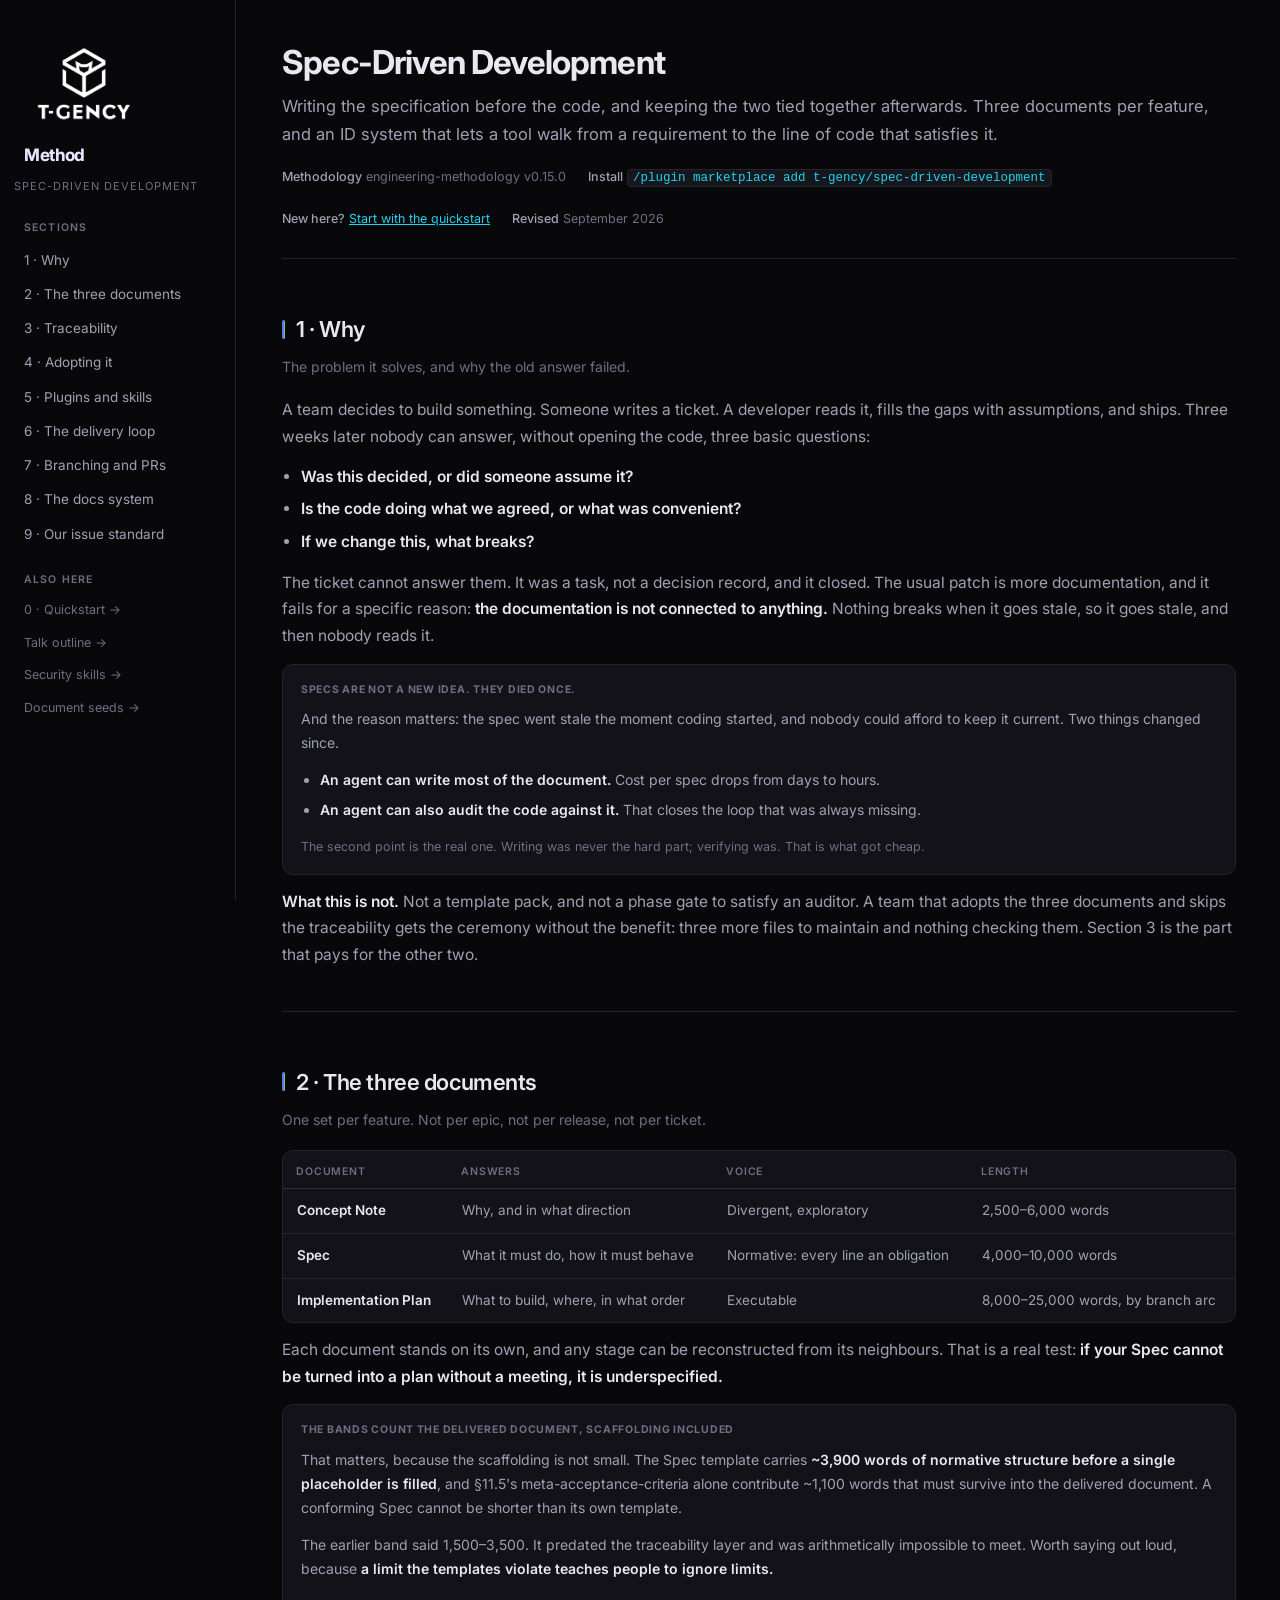
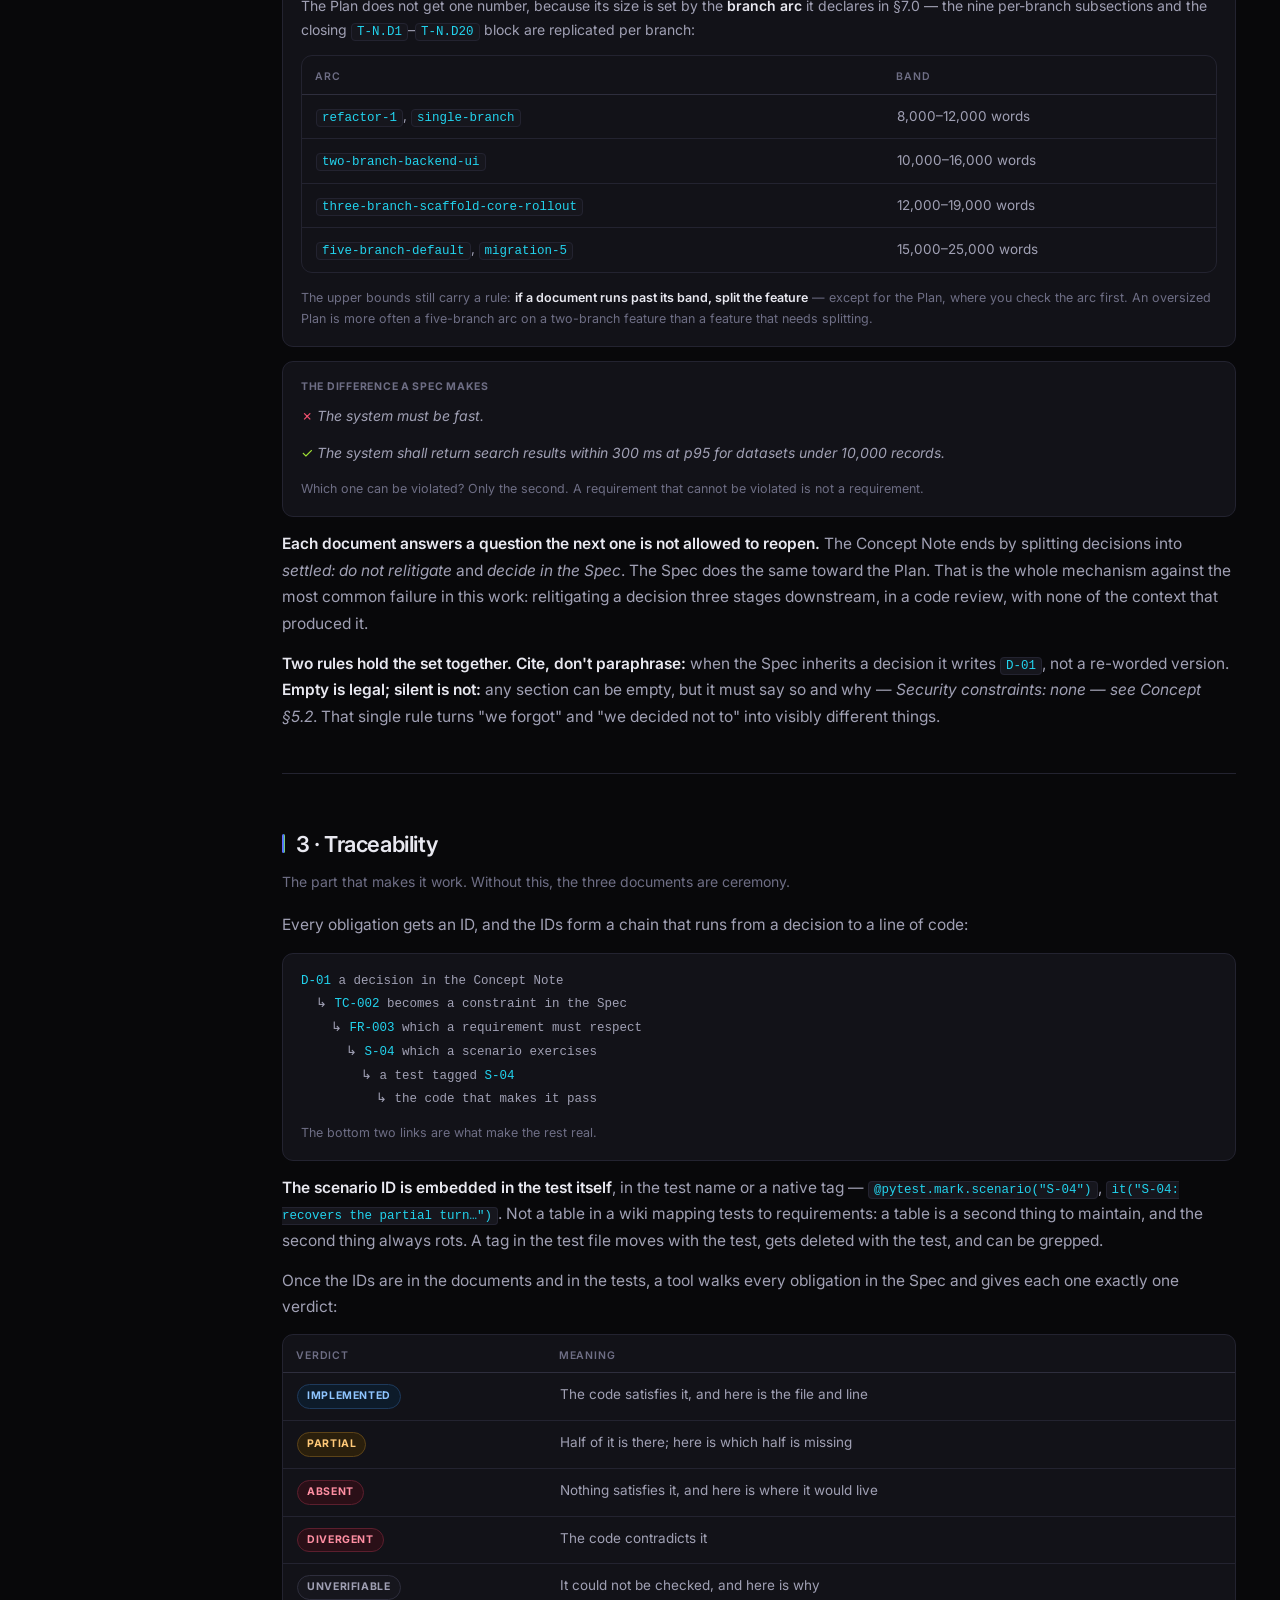
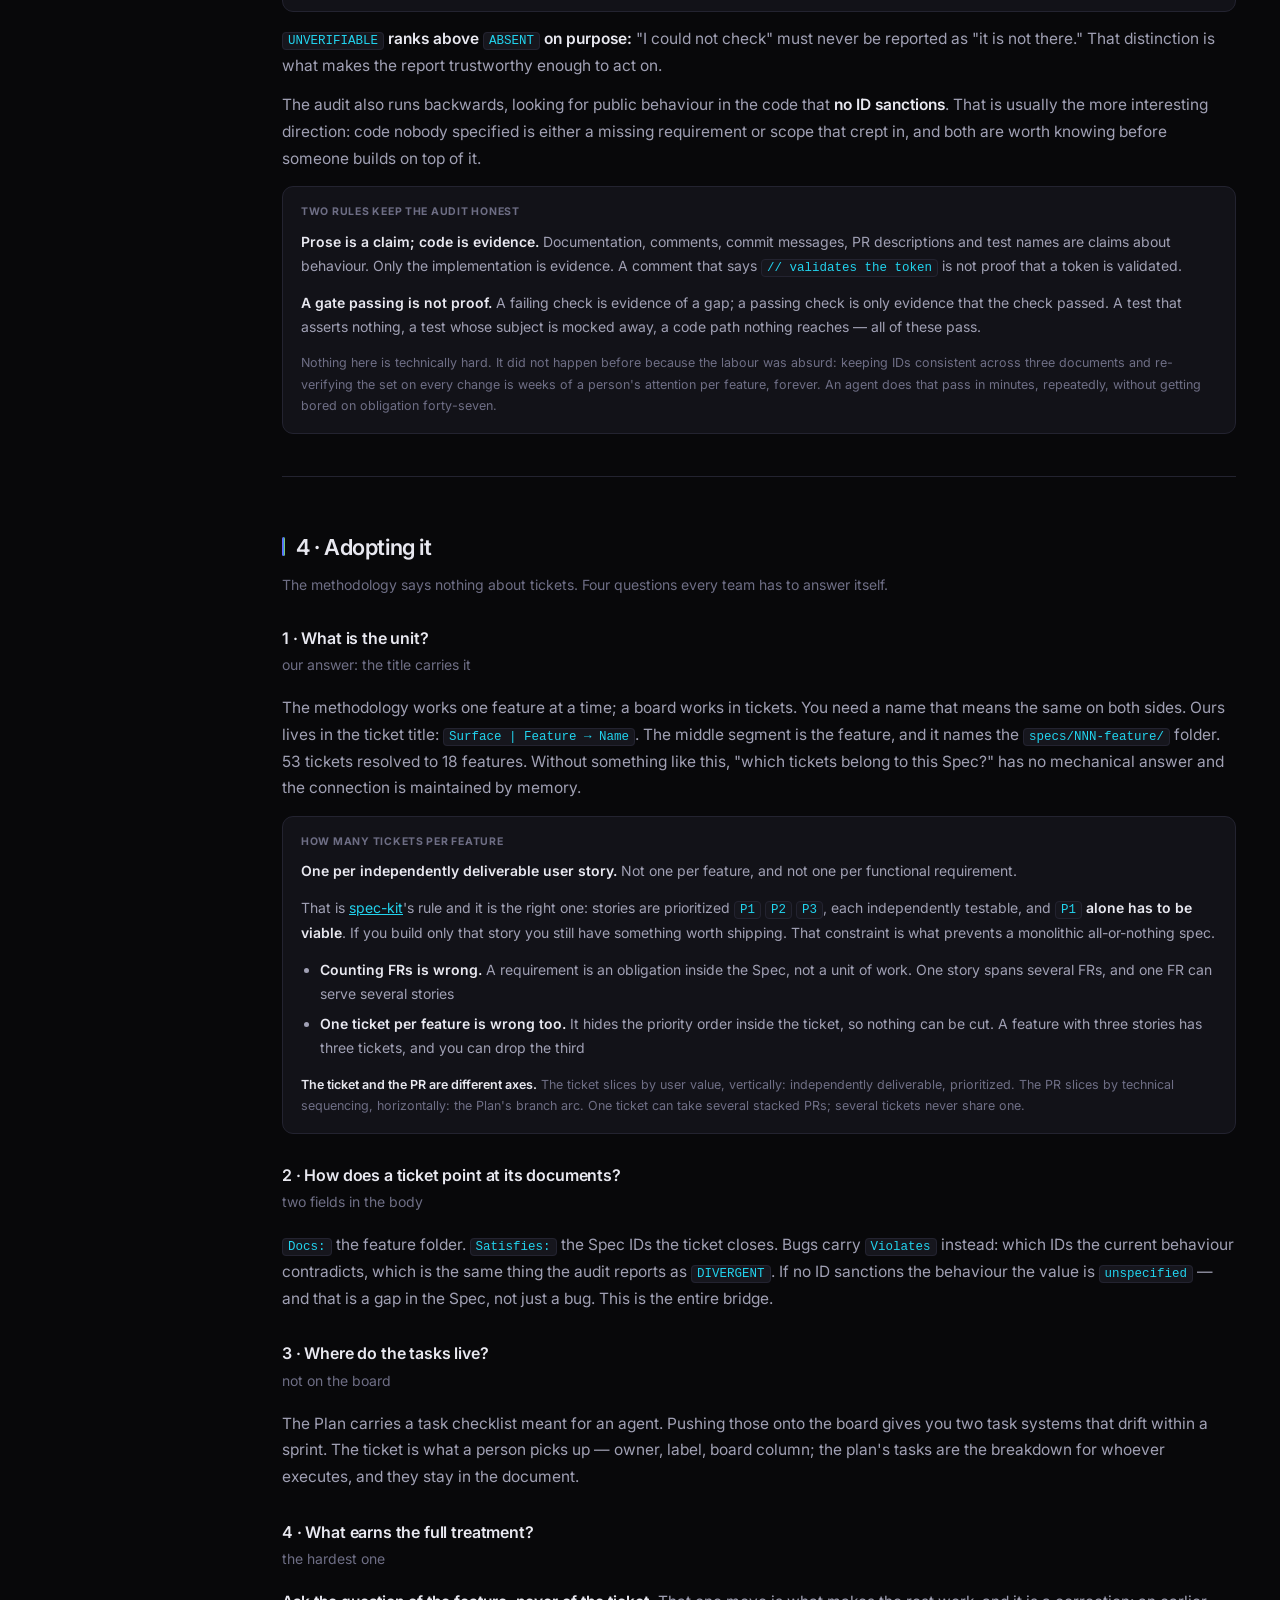
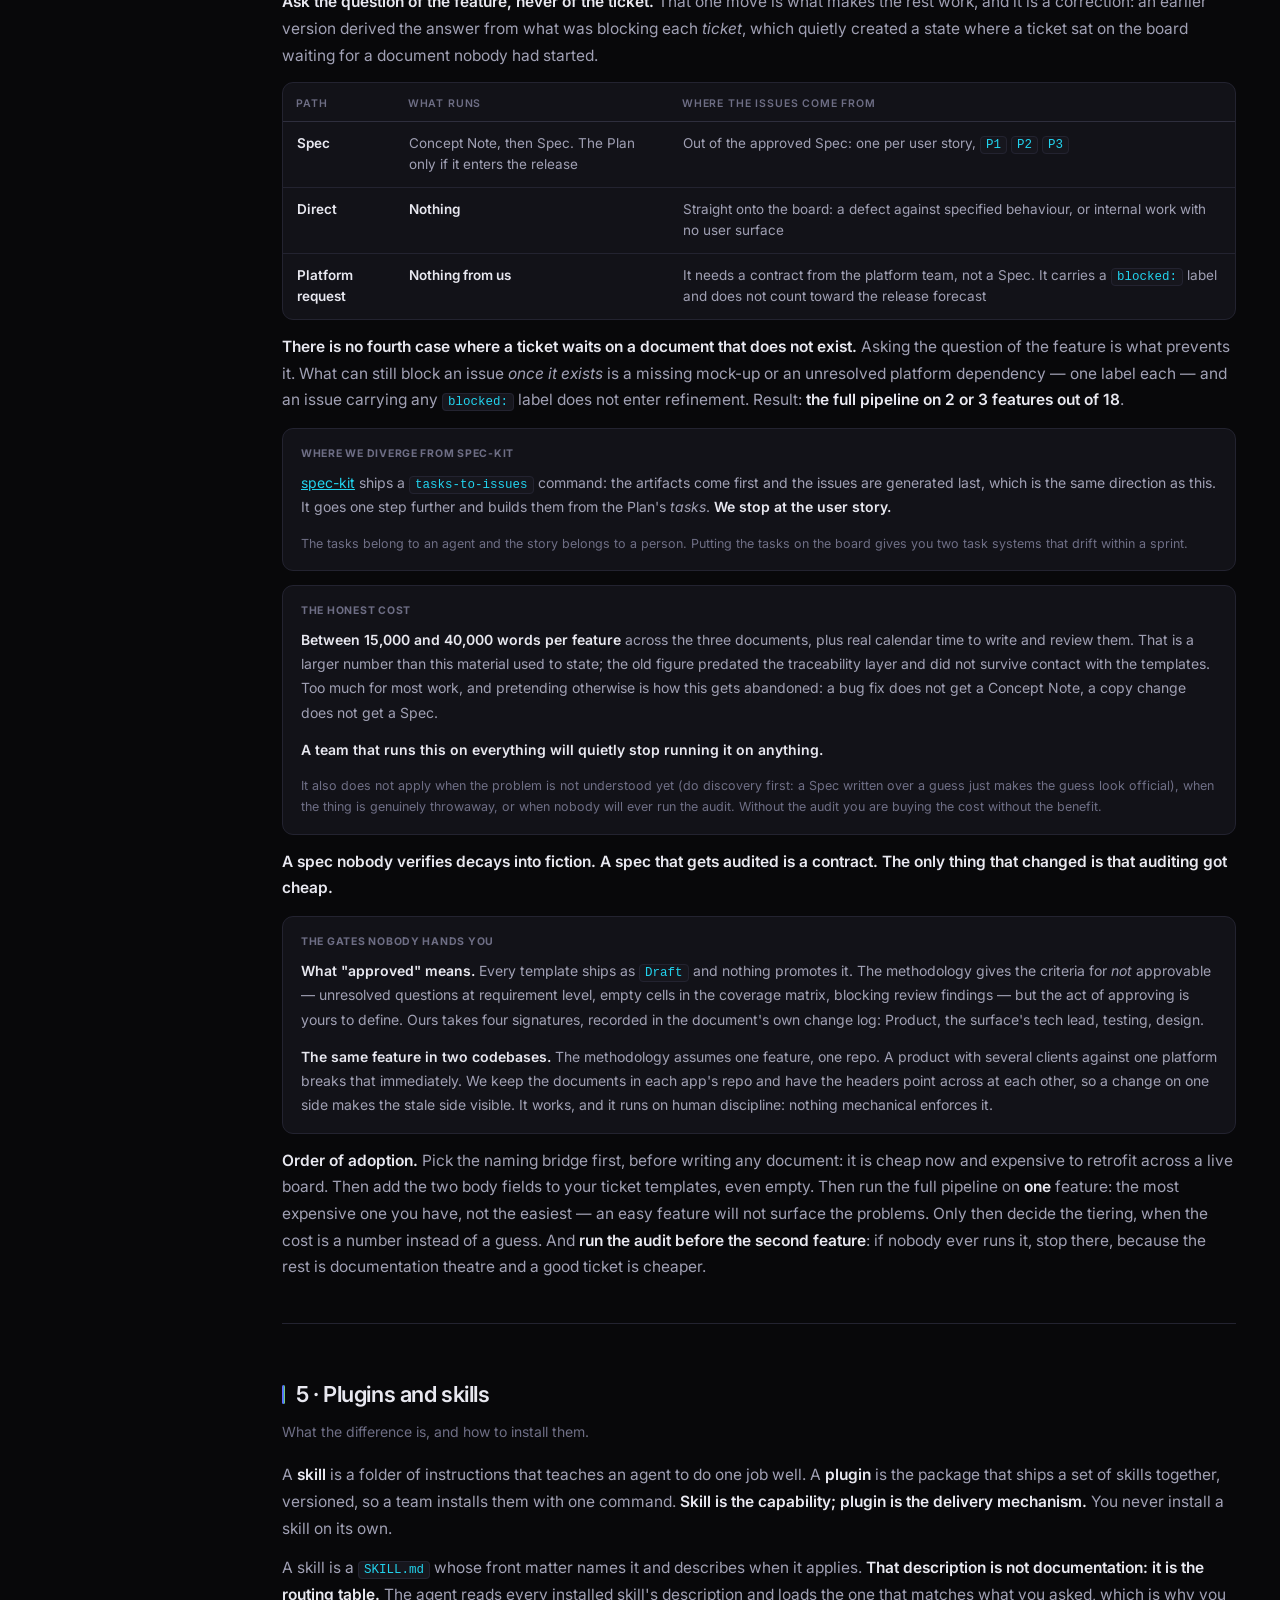
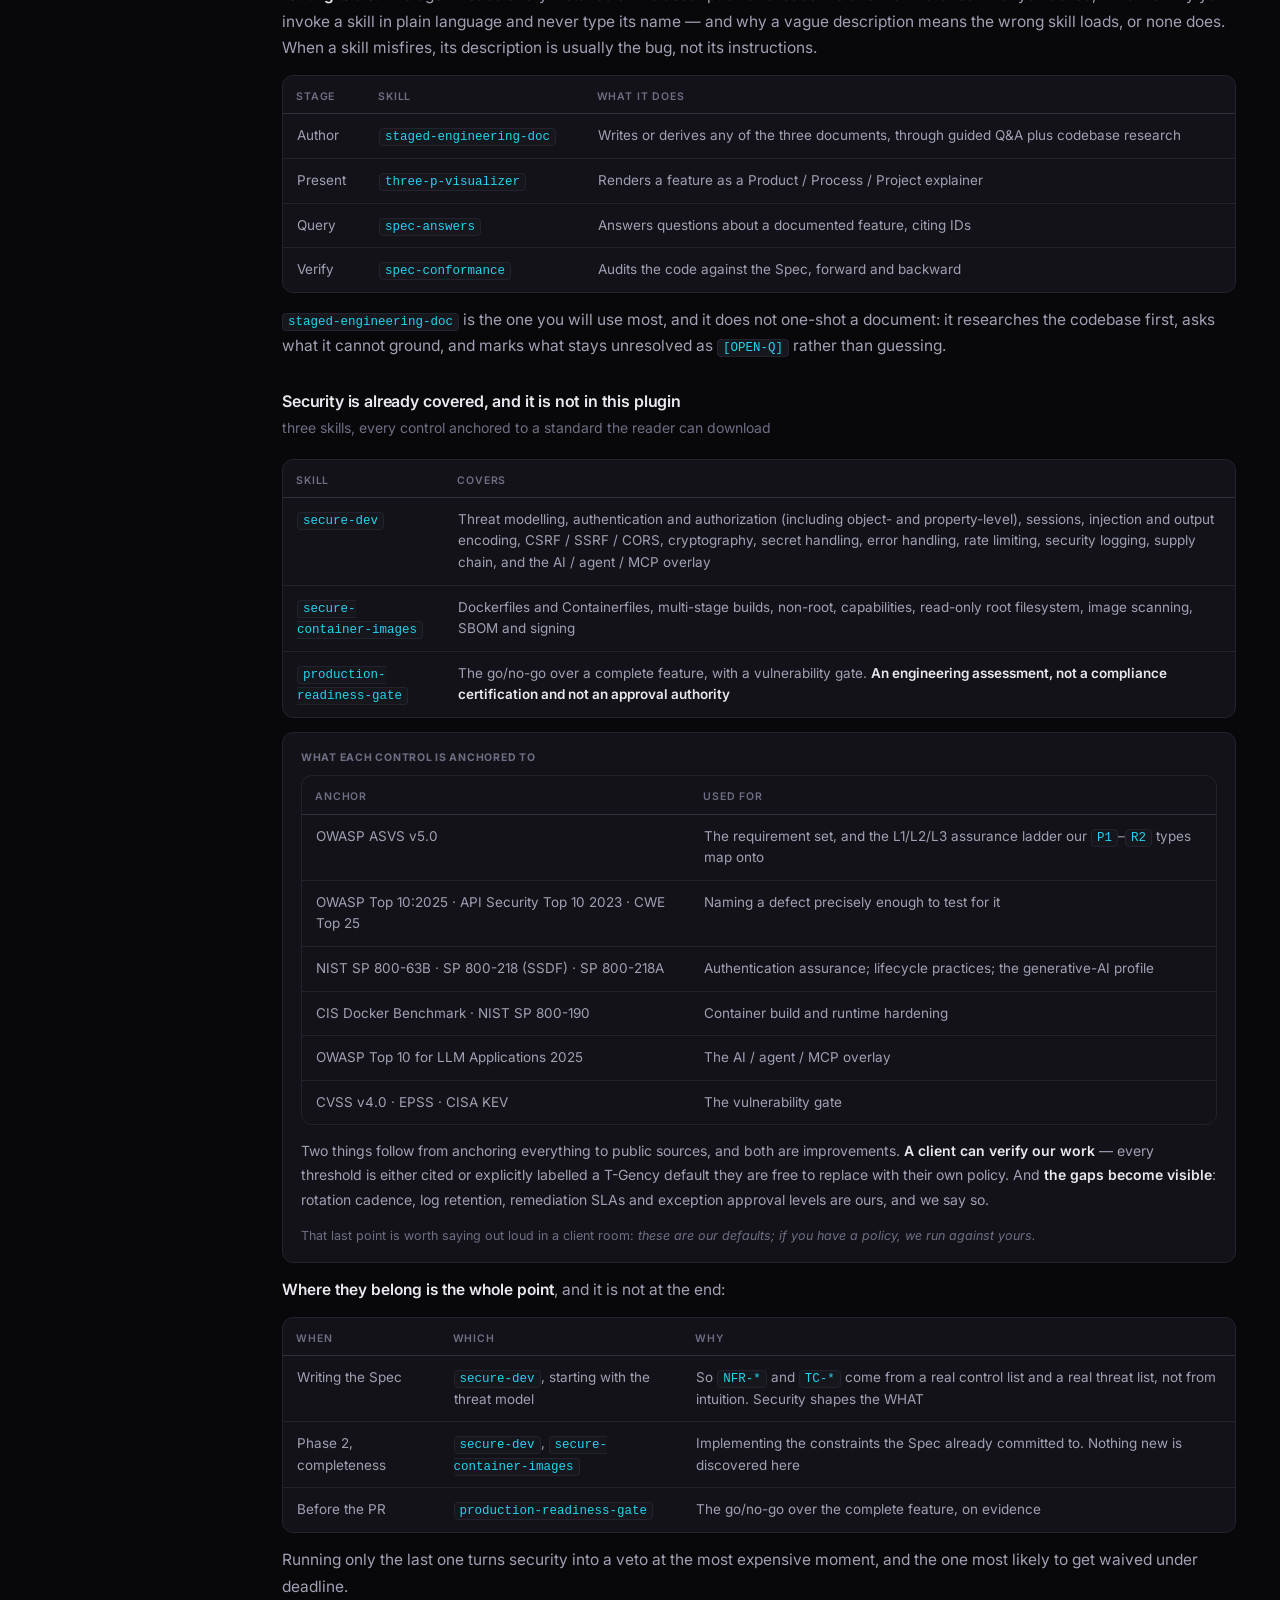
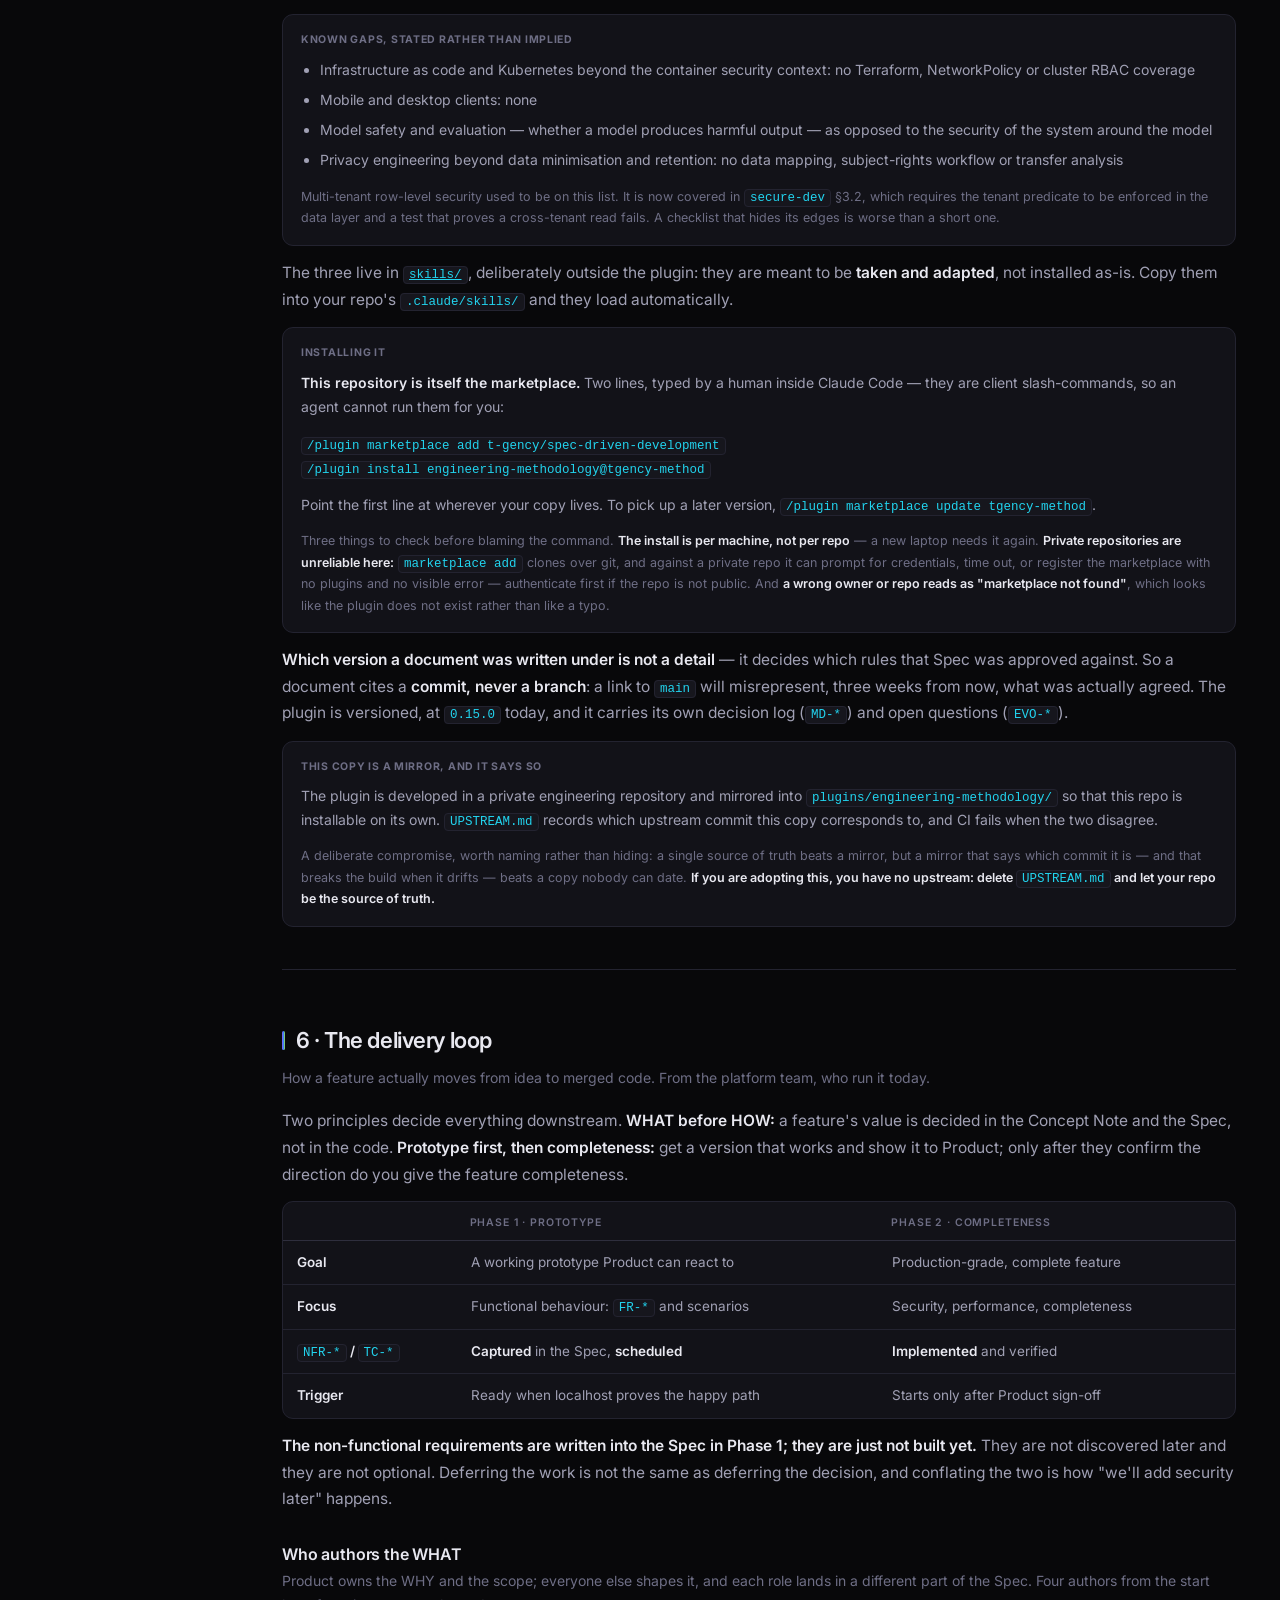
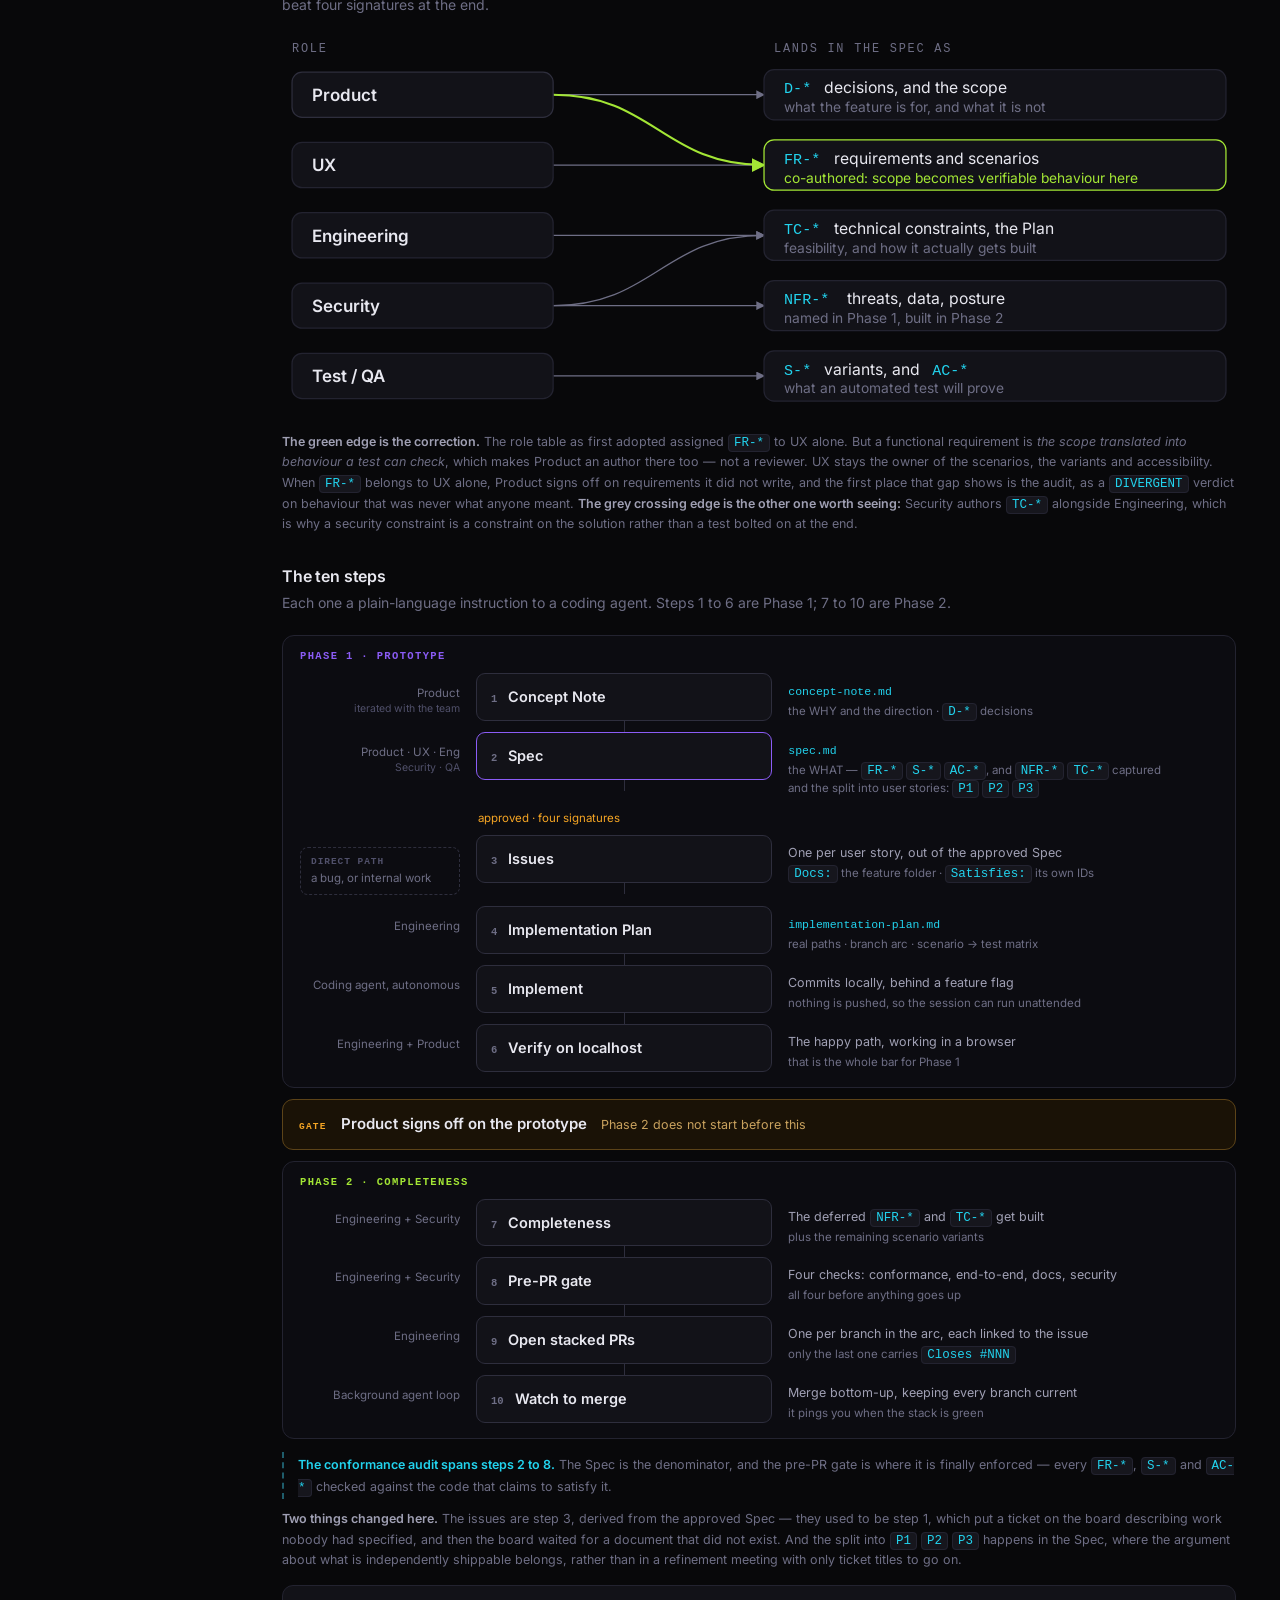
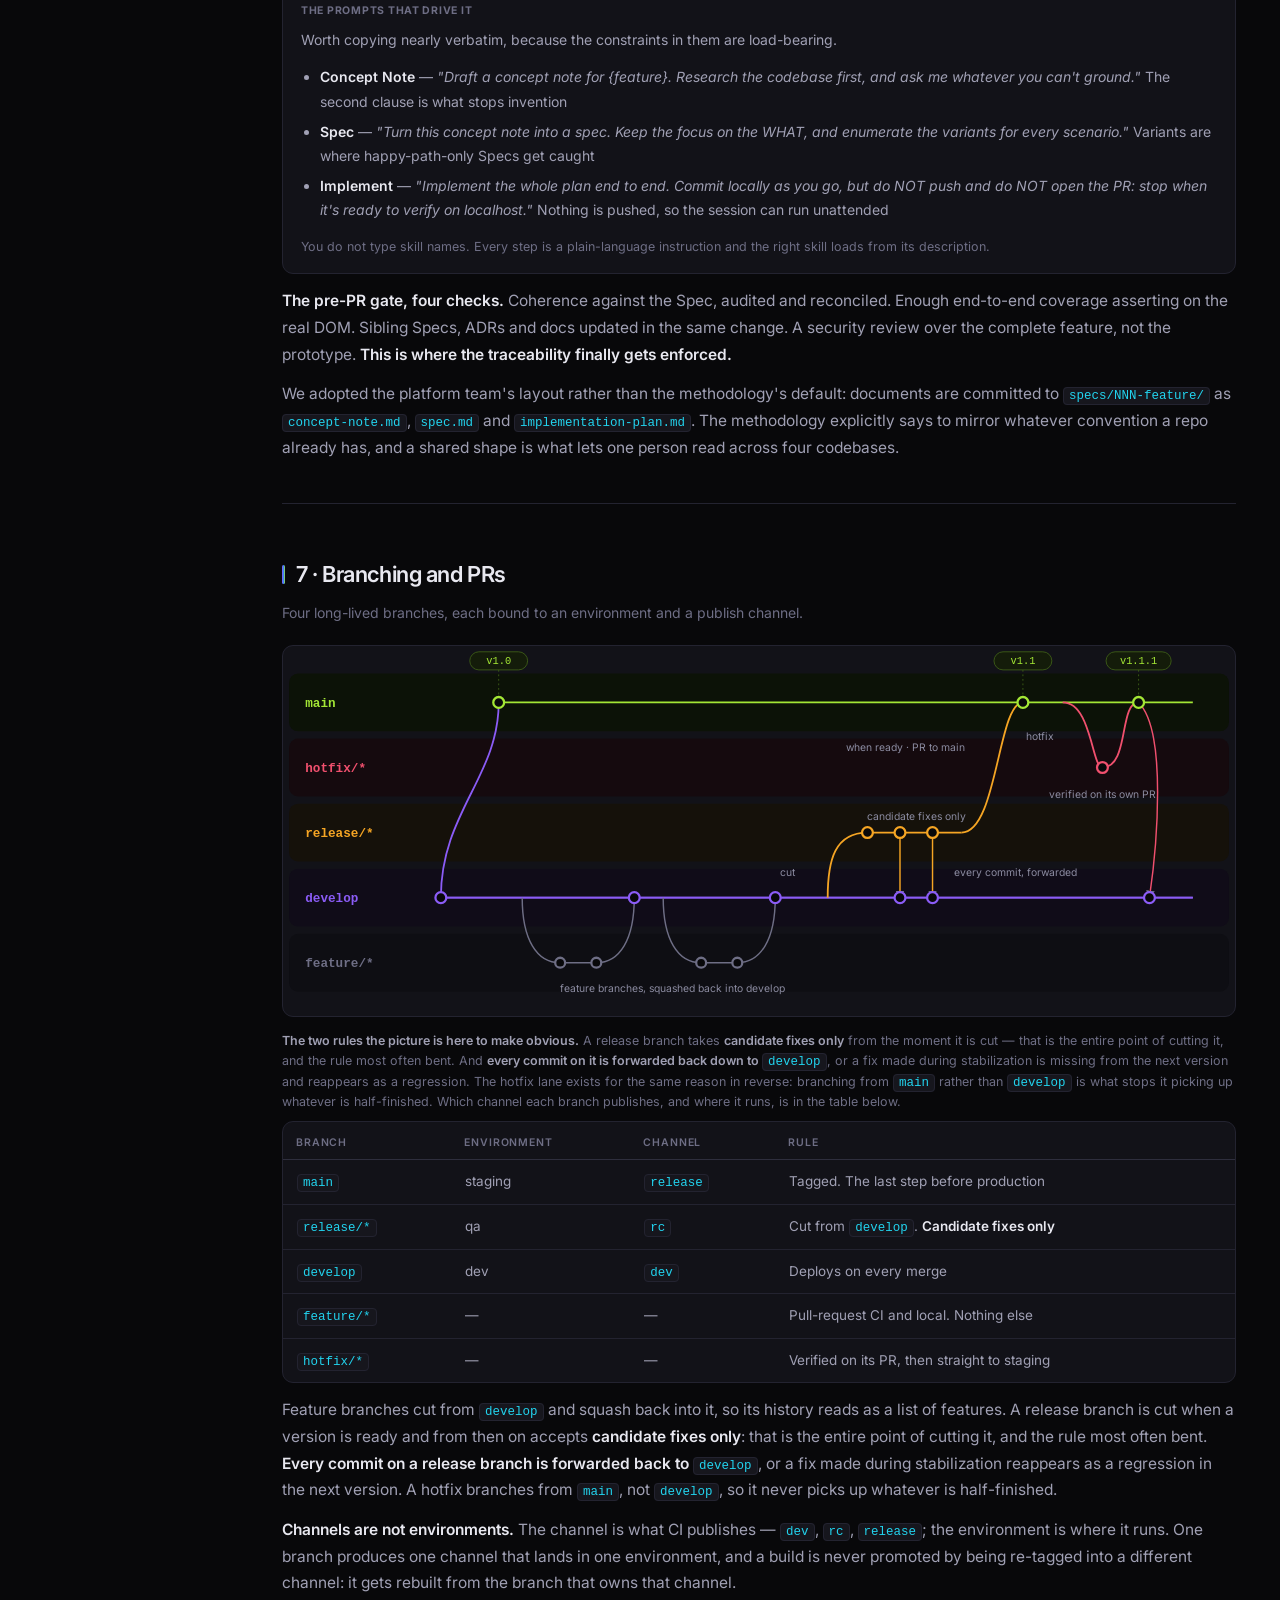
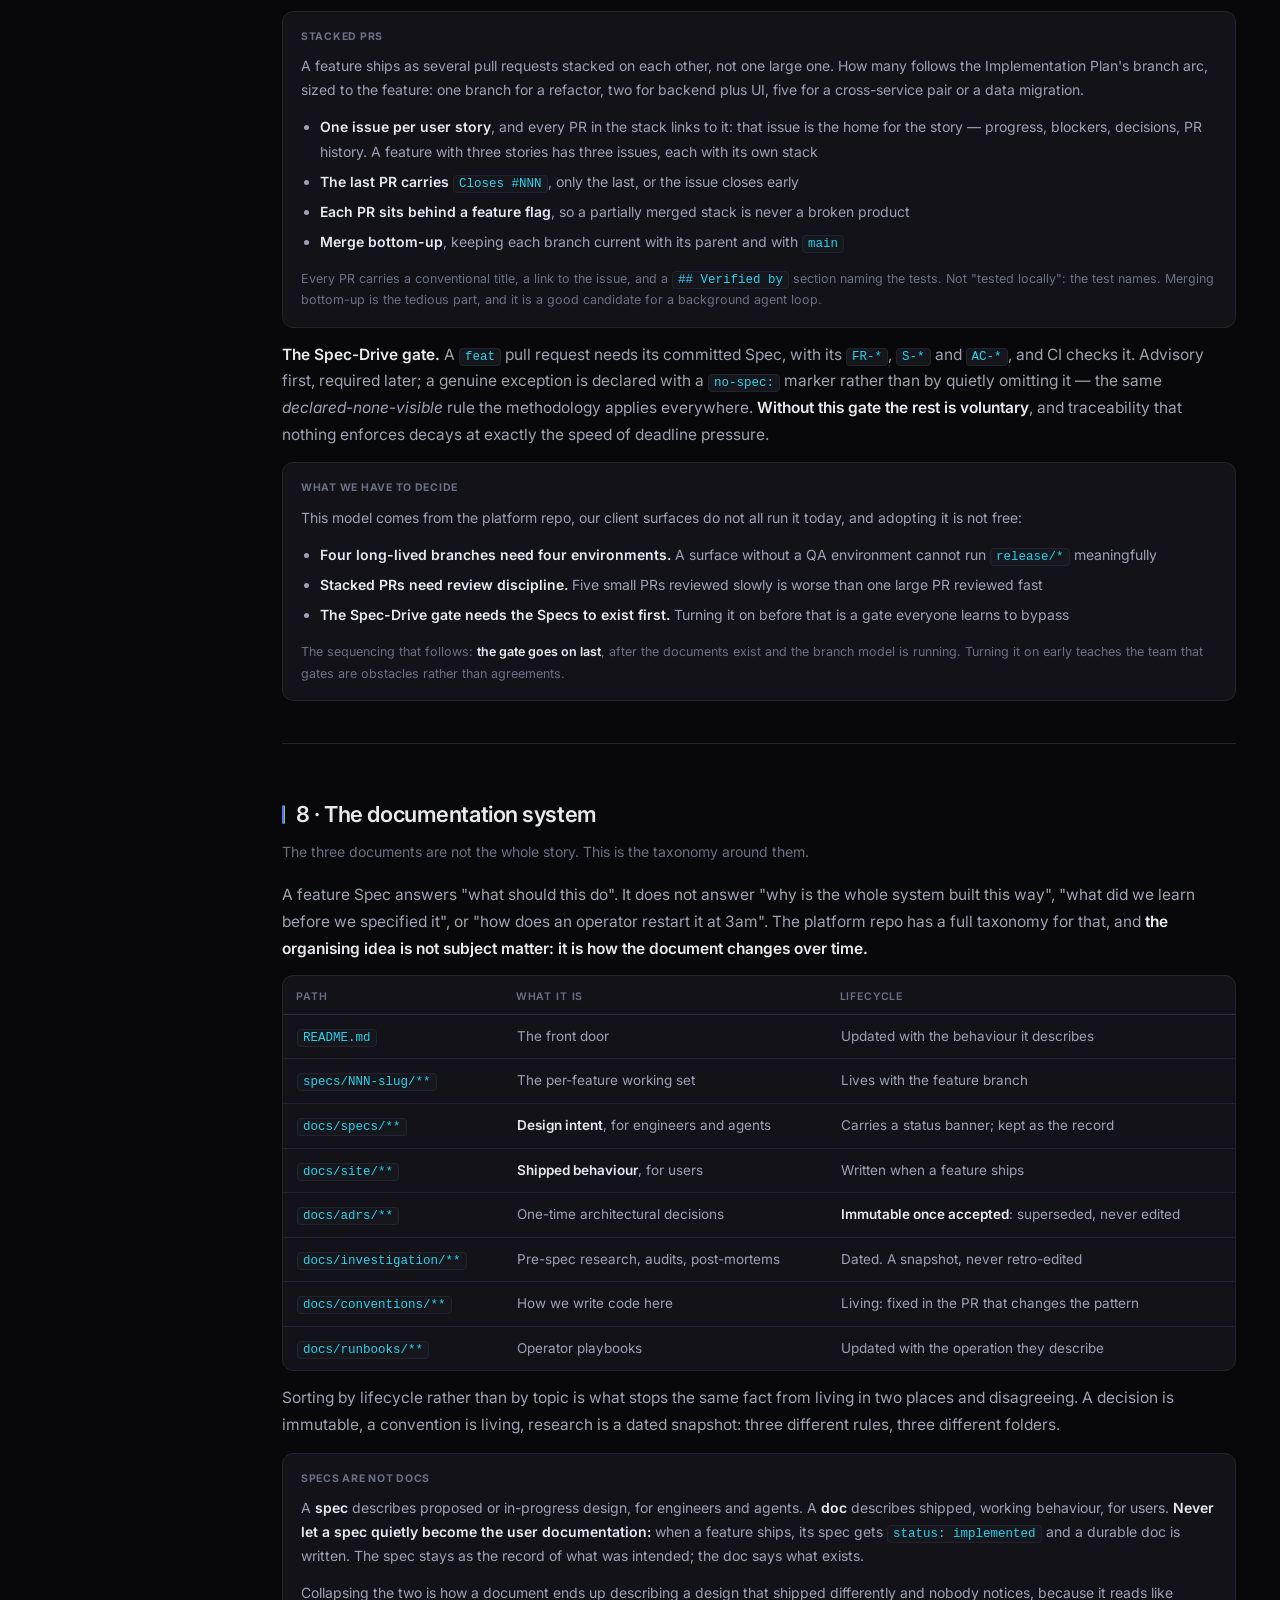
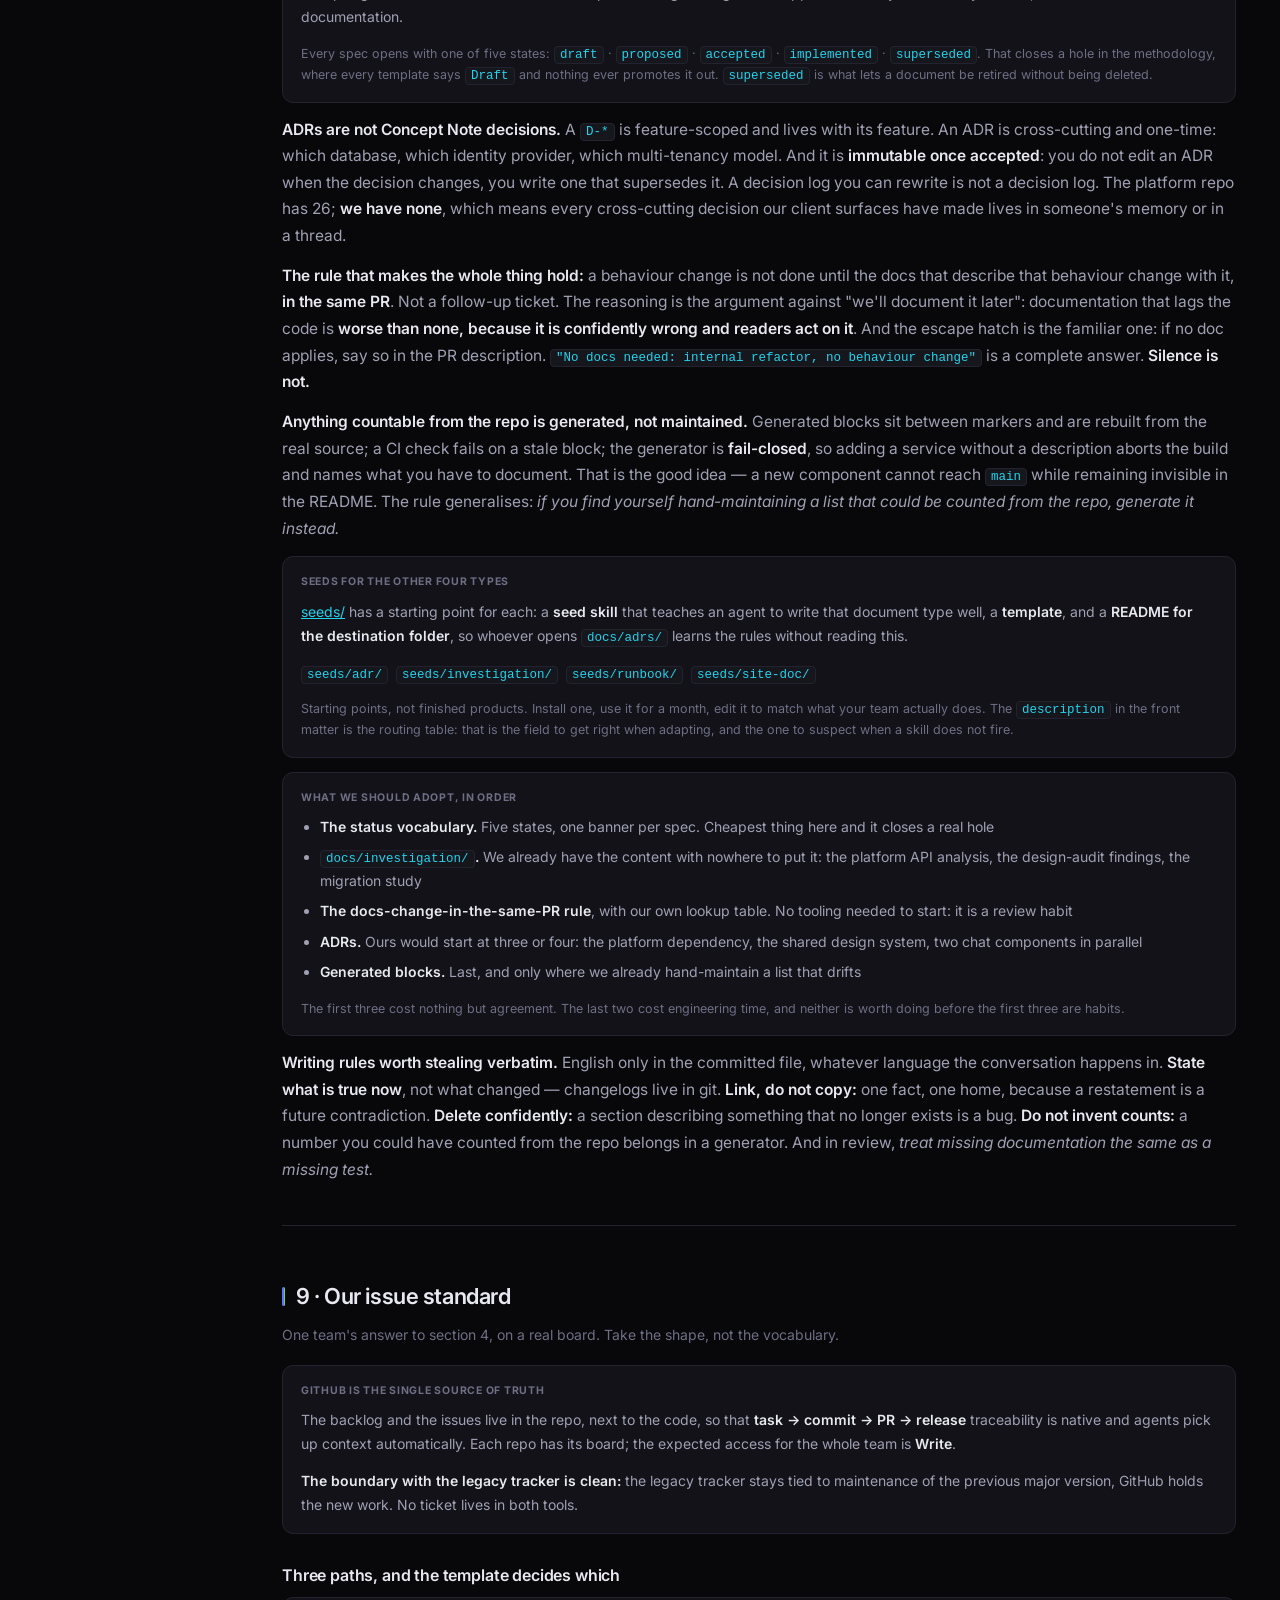
==== commit 3ef9c783: "Add branding, the branching figure, and fix the CI script permissions" ====
--- a/docs/index.html
+++ b/docs/index.html
@@ -170,11 +170,17 @@
   .who{text-align:left;padding-top:0}
   .sig{grid-column:1}
 }
+
+/* ---------- brand ---------- */
+.brand{display:block;text-decoration:none;margin-bottom:2px}
+.brand img{display:block;width:120px;height:auto;margin:0 0 8px}
+.brand span{display:block;font-size:17px;font-weight:700;letter-spacing:-.02em;color:var(--tx)}
+.brand:hover span{color:var(--green)}
 </style>
 </head><body>
 <div class="wrap">
 <nav>
-  <div class="brand">T-Gency <em>&#9654;</em> Method</div>
+  <a class="brand" href="index.html"><img src="assets/tgency-logo.png" alt="T-Gency" width="120"><span>Method</span></a>
   <div class="brandsub">Spec-Driven Development</div>
 
   <div class="navgrp">Sections</div>
@@ -671,6 +677,106 @@
 <section id="branching"><h2>7 &middot; Branching and PRs</h2>
 <p class="sub">Four long-lived branches, each bound to an environment and a publish channel.</p>
 
+<figure>
+<div class="scroll" style="padding:4px 6px">
+<svg viewBox="0 0 1040 392" role="img" aria-label="A git graph across five lanes. Develop branches from main at version 1.0. Two feature branches dip below develop and squash back into it. A release branch is cut from develop, takes two candidate fixes, and each of those is forwarded back down to develop; when ready the release branch merges into main, which is tagged version 1.1. A hotfix then branches from main, is verified on its own pull request, merges back to main as version 1.1.1, and is forwarded down to develop." style="min-width:940px;max-width:100%;height:auto;font-family:Inter,system-ui,sans-serif">
+  <defs>
+    <marker id="bx" viewBox="0 0 8 8" refX="6.5" refY="4" markerWidth="6" markerHeight="6" orient="auto-start-reverse">
+      <path d="M0,0 L8,4 L0,8 z" fill="#6E6E85"/>
+    </marker>
+  </defs>
+
+  <!-- swimlanes -->
+  <rect x="0"  y="26"  width="1040" height="64" rx="10" fill="#0C1207"/>
+  <rect x="0"  y="98"  width="1040" height="64" rx="10" fill="#150A0E"/>
+  <rect x="0"  y="170" width="1040" height="64" rx="10" fill="#15110A"/>
+  <rect x="0"  y="242" width="1040" height="64" rx="10" fill="#100C18"/>
+  <rect x="0"  y="314" width="1040" height="64" rx="10" fill="#0E0E13"/>
+
+  <g font-family="ui-monospace,Menlo,monospace" font-size="14" font-weight="600">
+    <text x="18" y="63"  fill="#A3E635">main</text>
+    <text x="18" y="135" fill="#F0506E">hotfix/*</text>
+    <text x="18" y="207" fill="#F5A524">release/*</text>
+    <text x="18" y="279" fill="#8B5CF6">develop</text>
+    <text x="18" y="351" fill="#6E6E85">feature/*</text>
+  </g>
+
+  <!-- main -->
+  <path d="M232,58 H1000" stroke="#A3E635" stroke-width="2" fill="none"/>
+  <!-- develop -->
+  <path d="M232,58 C232,140 168,180 168,274 H1000" stroke="#8B5CF6" stroke-width="2" fill="none"/>
+  <path d="M168,274 H1000" stroke="#8B5CF6" stroke-width="2" fill="none"/>
+
+  <!-- feature branches: down from develop, squashed back -->
+  <g stroke="#6E6E85" stroke-width="1.6" fill="none">
+    <path d="M258,274 C258,320 274,346 300,346 H340 C366,346 382,320 382,274"/>
+    <path d="M414,274 C414,320 430,346 456,346 H496 C522,346 538,320 538,274"/>
+  </g>
+
+  <!-- release/* cut from develop, fixes forwarded back down -->
+  <path d="M596,274 C596,232 604,202 640,202 H744" stroke="#F5A524" stroke-width="2" fill="none"/>
+  <path d="M676,202 V274" stroke="#F5A524" stroke-width="1.6" fill="none" marker-end="url(#bx)"/>
+  <path d="M712,202 V274" stroke="#F5A524" stroke-width="1.6" fill="none" marker-end="url(#bx)"/>
+  <!-- release PRs into main -->
+  <path d="M744,202 C784,202 784,58 812,58" stroke="#F5A524" stroke-width="2" fill="none"/>
+
+  <!-- hotfix: from main, back to main, forwarded to develop -->
+  <path d="M856,58 C888,58 888,130 900,130" stroke="#F0506E" stroke-width="2" fill="none"/>
+  <path d="M900,130 C930,130 918,58 940,58" stroke="#F0506E" stroke-width="2" fill="none"/>
+  <path d="M940,58 C972,90 960,220 952,274" stroke="#F0506E" stroke-width="1.6" fill="none" marker-end="url(#bx)"/>
+
+  <!-- commits -->
+  <g fill="#08080A" stroke-width="2.5">
+    <circle cx="232" cy="58"  r="6" stroke="#A3E635"/>
+    <circle cx="812" cy="58"  r="6" stroke="#A3E635"/>
+    <circle cx="940" cy="58"  r="6" stroke="#A3E635"/>
+    <circle cx="900" cy="130" r="6" stroke="#F0506E"/>
+    <circle cx="640" cy="202" r="6" stroke="#F5A524"/>
+    <circle cx="676" cy="202" r="6" stroke="#F5A524"/>
+    <circle cx="712" cy="202" r="6" stroke="#F5A524"/>
+    <circle cx="168" cy="274" r="6" stroke="#8B5CF6"/>
+    <circle cx="382" cy="274" r="6" stroke="#8B5CF6"/>
+    <circle cx="538" cy="274" r="6" stroke="#8B5CF6"/>
+    <circle cx="676" cy="274" r="6" stroke="#8B5CF6"/>
+    <circle cx="712" cy="274" r="6" stroke="#8B5CF6"/>
+    <circle cx="952" cy="274" r="6" stroke="#8B5CF6"/>
+    <circle cx="300" cy="346" r="5.5" stroke="#6E6E85"/>
+    <circle cx="340" cy="346" r="5.5" stroke="#6E6E85"/>
+    <circle cx="456" cy="346" r="5.5" stroke="#6E6E85"/>
+    <circle cx="496" cy="346" r="5.5" stroke="#6E6E85"/>
+  </g>
+
+  <!-- tags -->
+  <g>
+    <rect x="200" y="2" width="64" height="20" rx="10" fill="#141C0A" stroke="#3E5C18"/>
+    <text x="232" y="16" fill="#A3E635" font-size="11.5" font-family="ui-monospace,Menlo,monospace" text-anchor="middle">v1.0</text>
+    <path d="M232,22 V50" stroke="#3E5C18" stroke-width="1" stroke-dasharray="2 3"/>
+
+    <rect x="780" y="2" width="64" height="20" rx="10" fill="#141C0A" stroke="#3E5C18"/>
+    <text x="812" y="16" fill="#A3E635" font-size="11.5" font-family="ui-monospace,Menlo,monospace" text-anchor="middle">v1.1</text>
+    <path d="M812,22 V50" stroke="#3E5C18" stroke-width="1" stroke-dasharray="2 3"/>
+
+    <rect x="904" y="2" width="72" height="20" rx="10" fill="#141C0A" stroke="#3E5C18"/>
+    <text x="940" y="16" fill="#A3E635" font-size="11.5" font-family="ui-monospace,Menlo,monospace" text-anchor="middle">v1.1.1</text>
+    <path d="M940,22 V50" stroke="#3E5C18" stroke-width="1" stroke-dasharray="2 3"/>
+  </g>
+
+  <!-- edge labels: what each line means -->
+  <g font-size="11.5" fill="#8B8BA0">
+    <text x="300" y="378">feature branches, squashed back into develop</text>
+    <text x="560" y="250" text-anchor="end">cut</text>
+    <text x="640" y="188">candidate fixes only</text>
+    <text x="736" y="250">every commit, forwarded</text>
+    <text x="748" y="112" text-anchor="end">when ready · PR to main</text>
+    <text x="846" y="100" text-anchor="end">hotfix</text>
+    <text x="900" y="164" text-anchor="middle">verified on its own PR</text>
+  </g>
+</svg>
+</div>
+
+<figcaption><b>The two rules the picture is here to make obvious.</b> A release branch takes <b>candidate fixes only</b> from the moment it is cut &mdash; that is the entire point of cutting it, and the rule most often bent. And <b>every commit on it is forwarded back down to <code>develop</code></b>, or a fix made during stabilization is missing from the next version and reappears as a regression. The hotfix lane exists for the same reason in reverse: branching from <code>main</code> rather than <code>develop</code> is what stops it picking up whatever is half-finished. Which channel each branch publishes, and where it runs, is in the table below.</figcaption>
+</figure>
+
 <div class="scroll"><table>
 <thead><tr><th>Branch</th><th>Environment</th><th>Channel</th><th>Rule</th></tr></thead>
 <tbody>
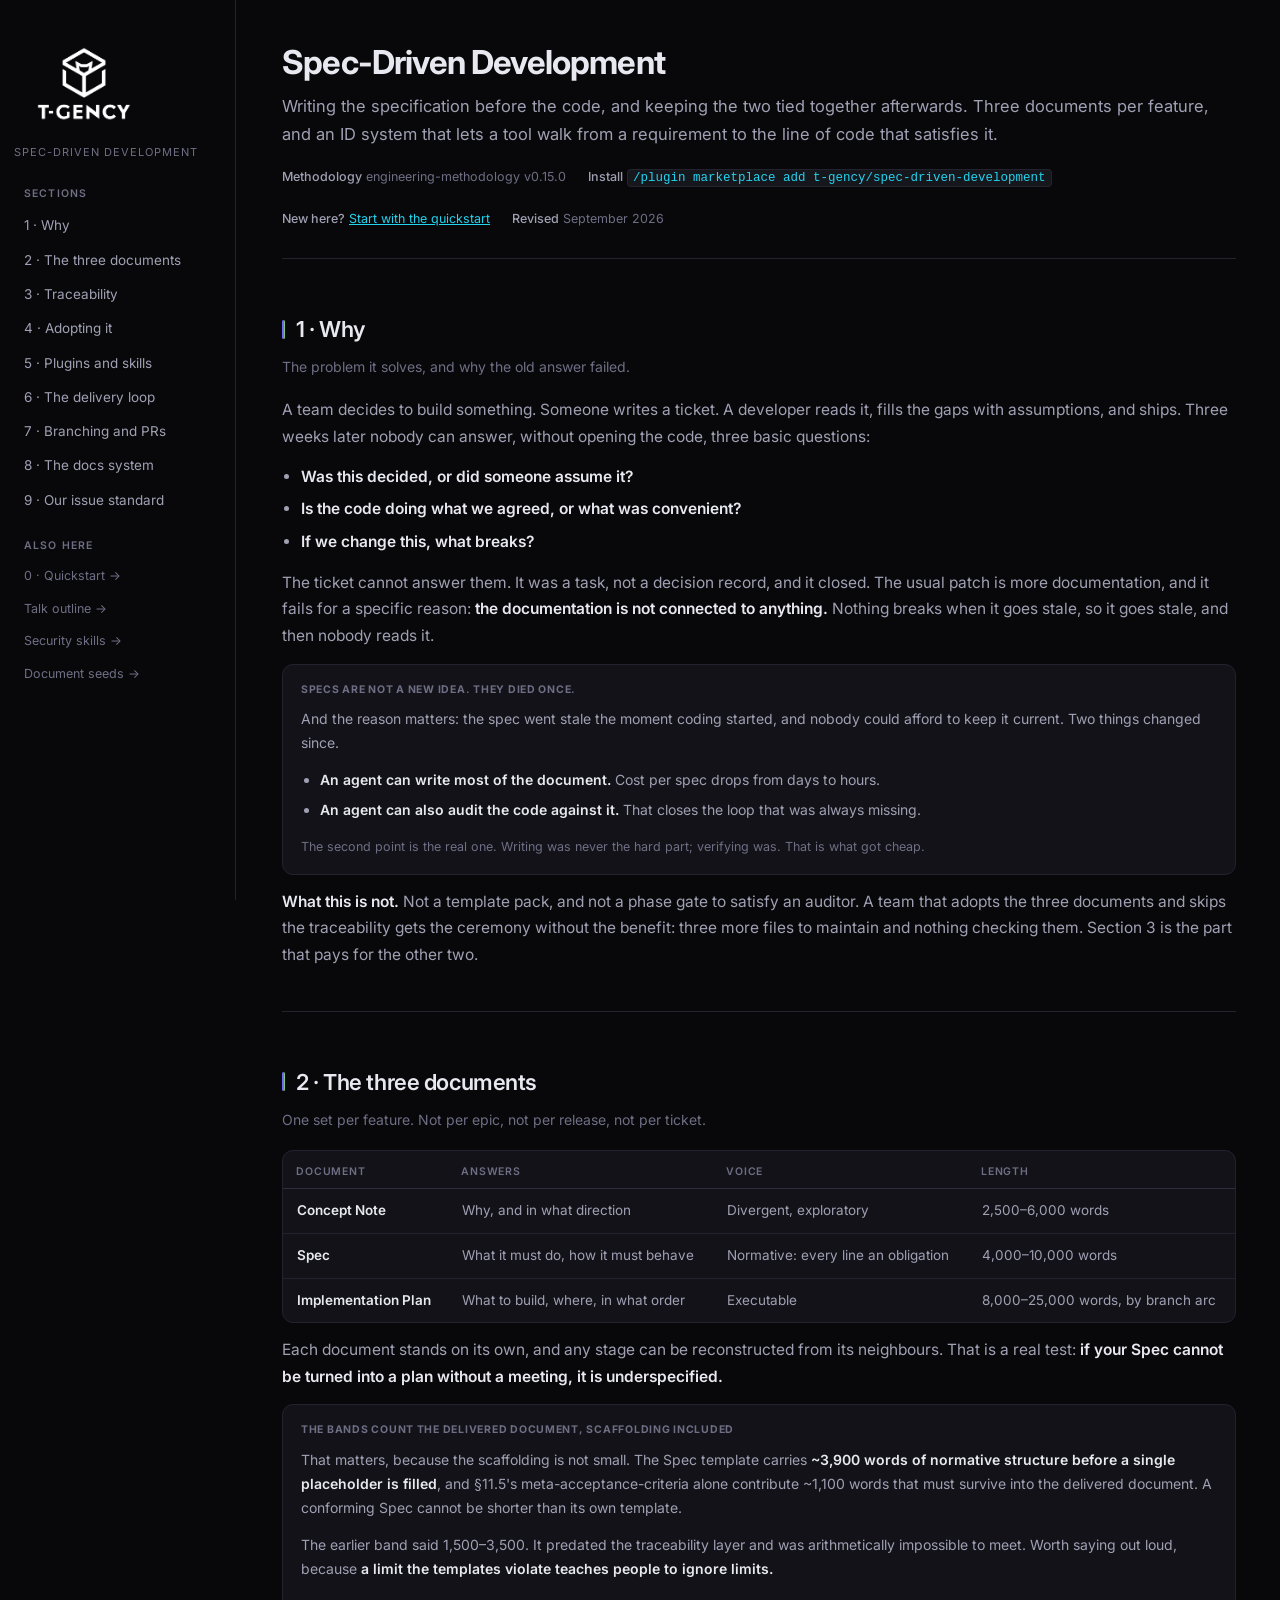
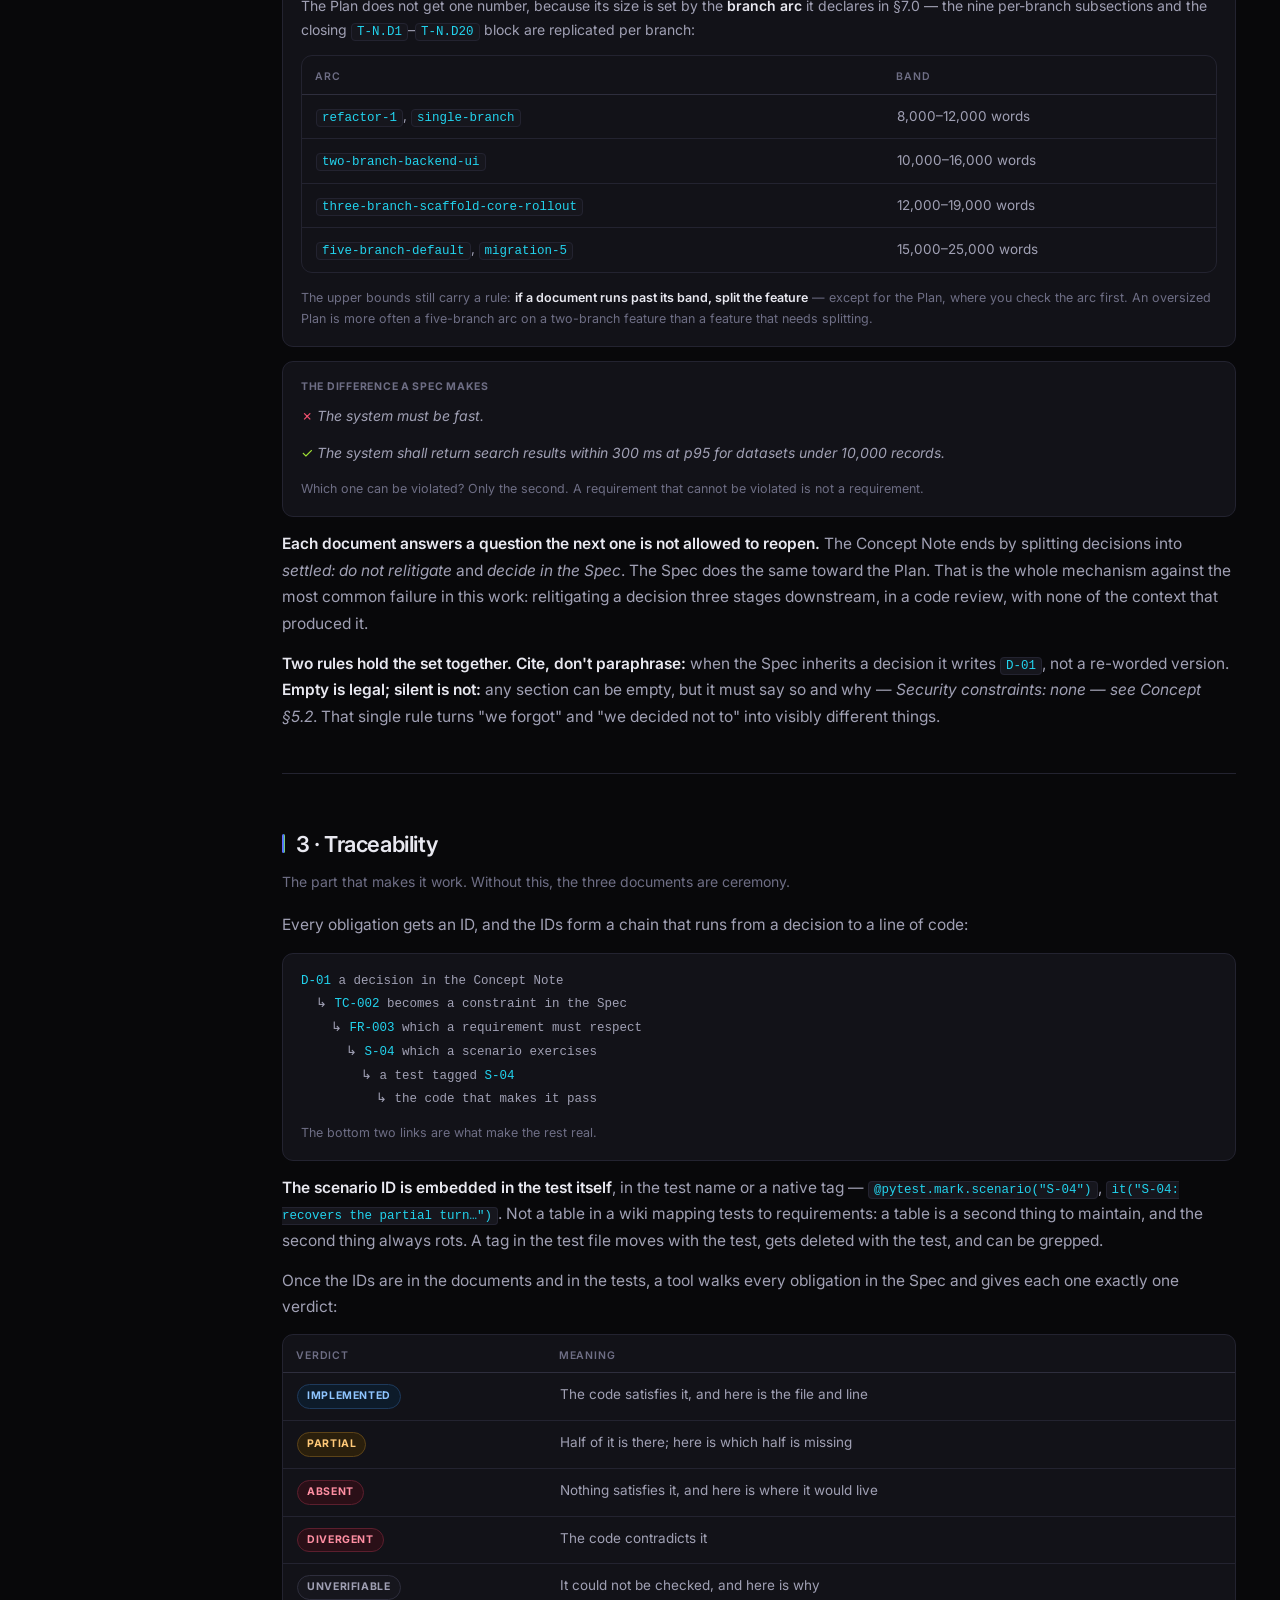
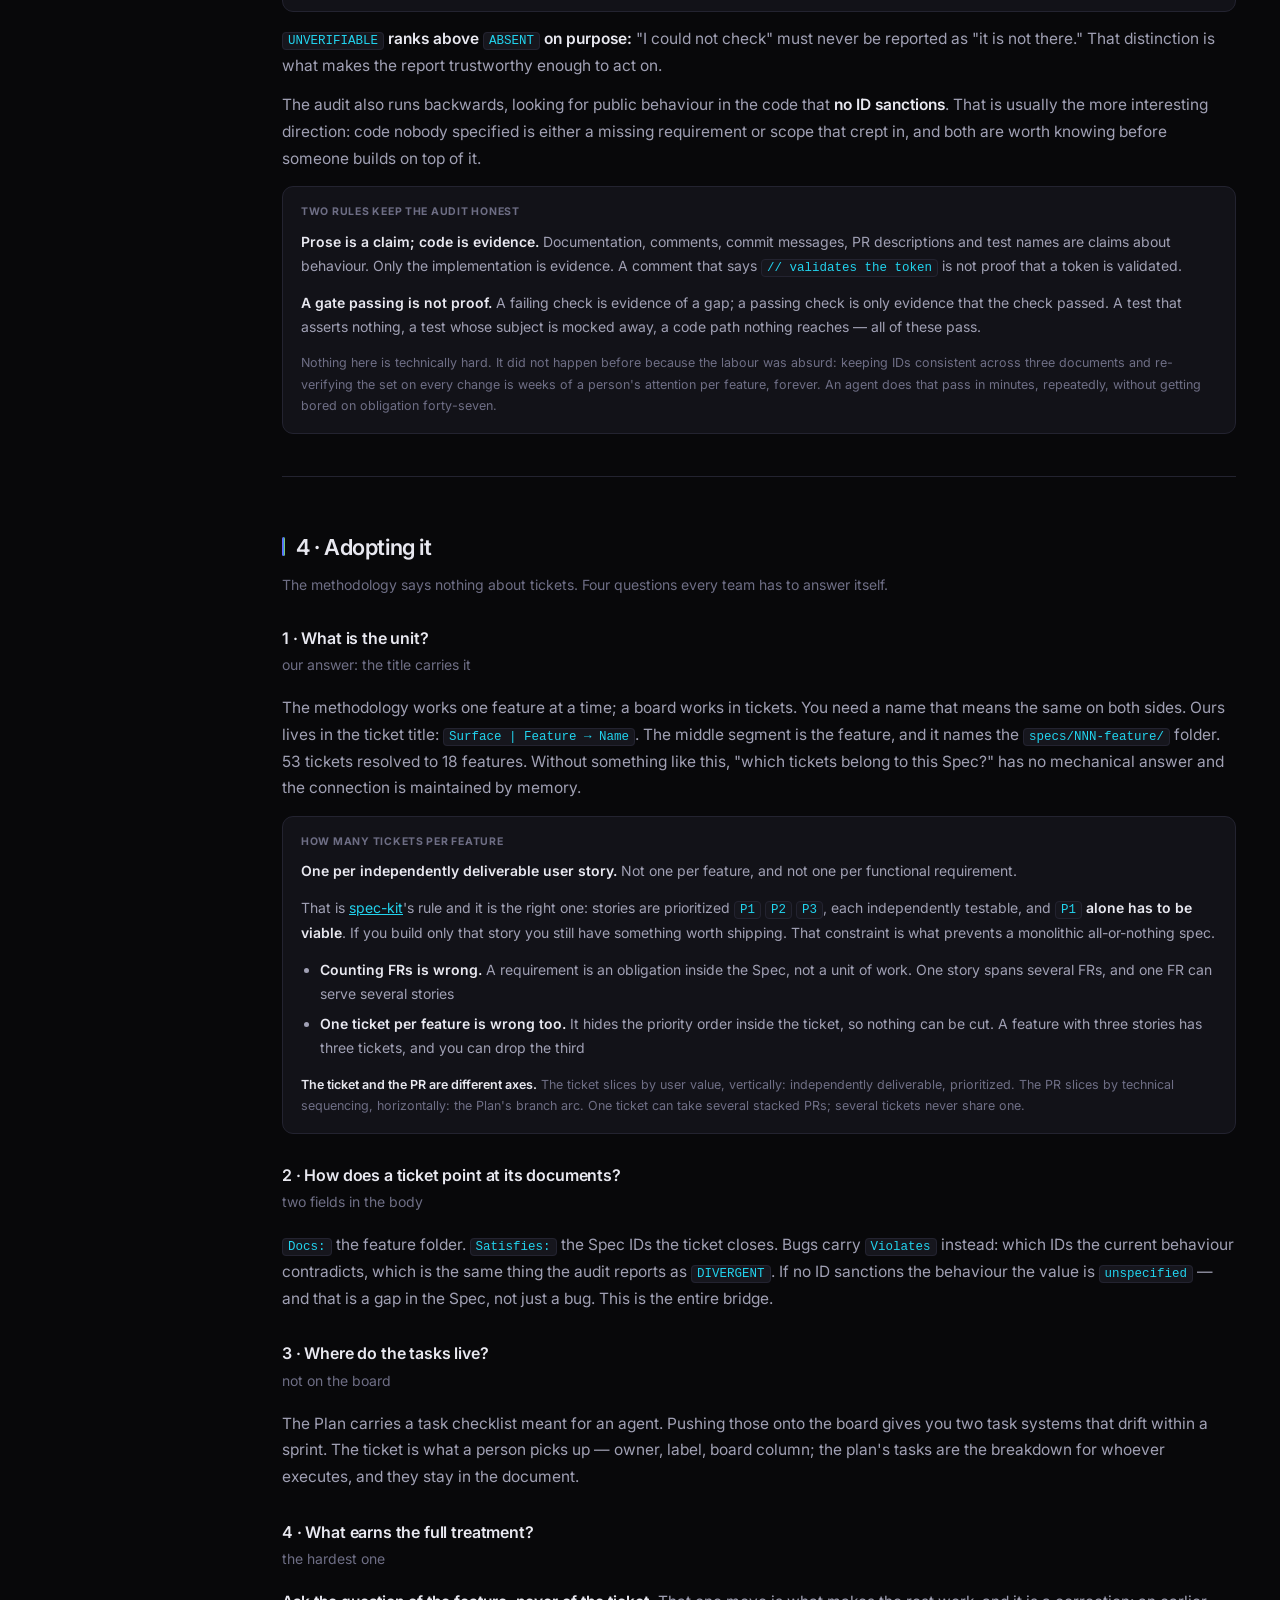
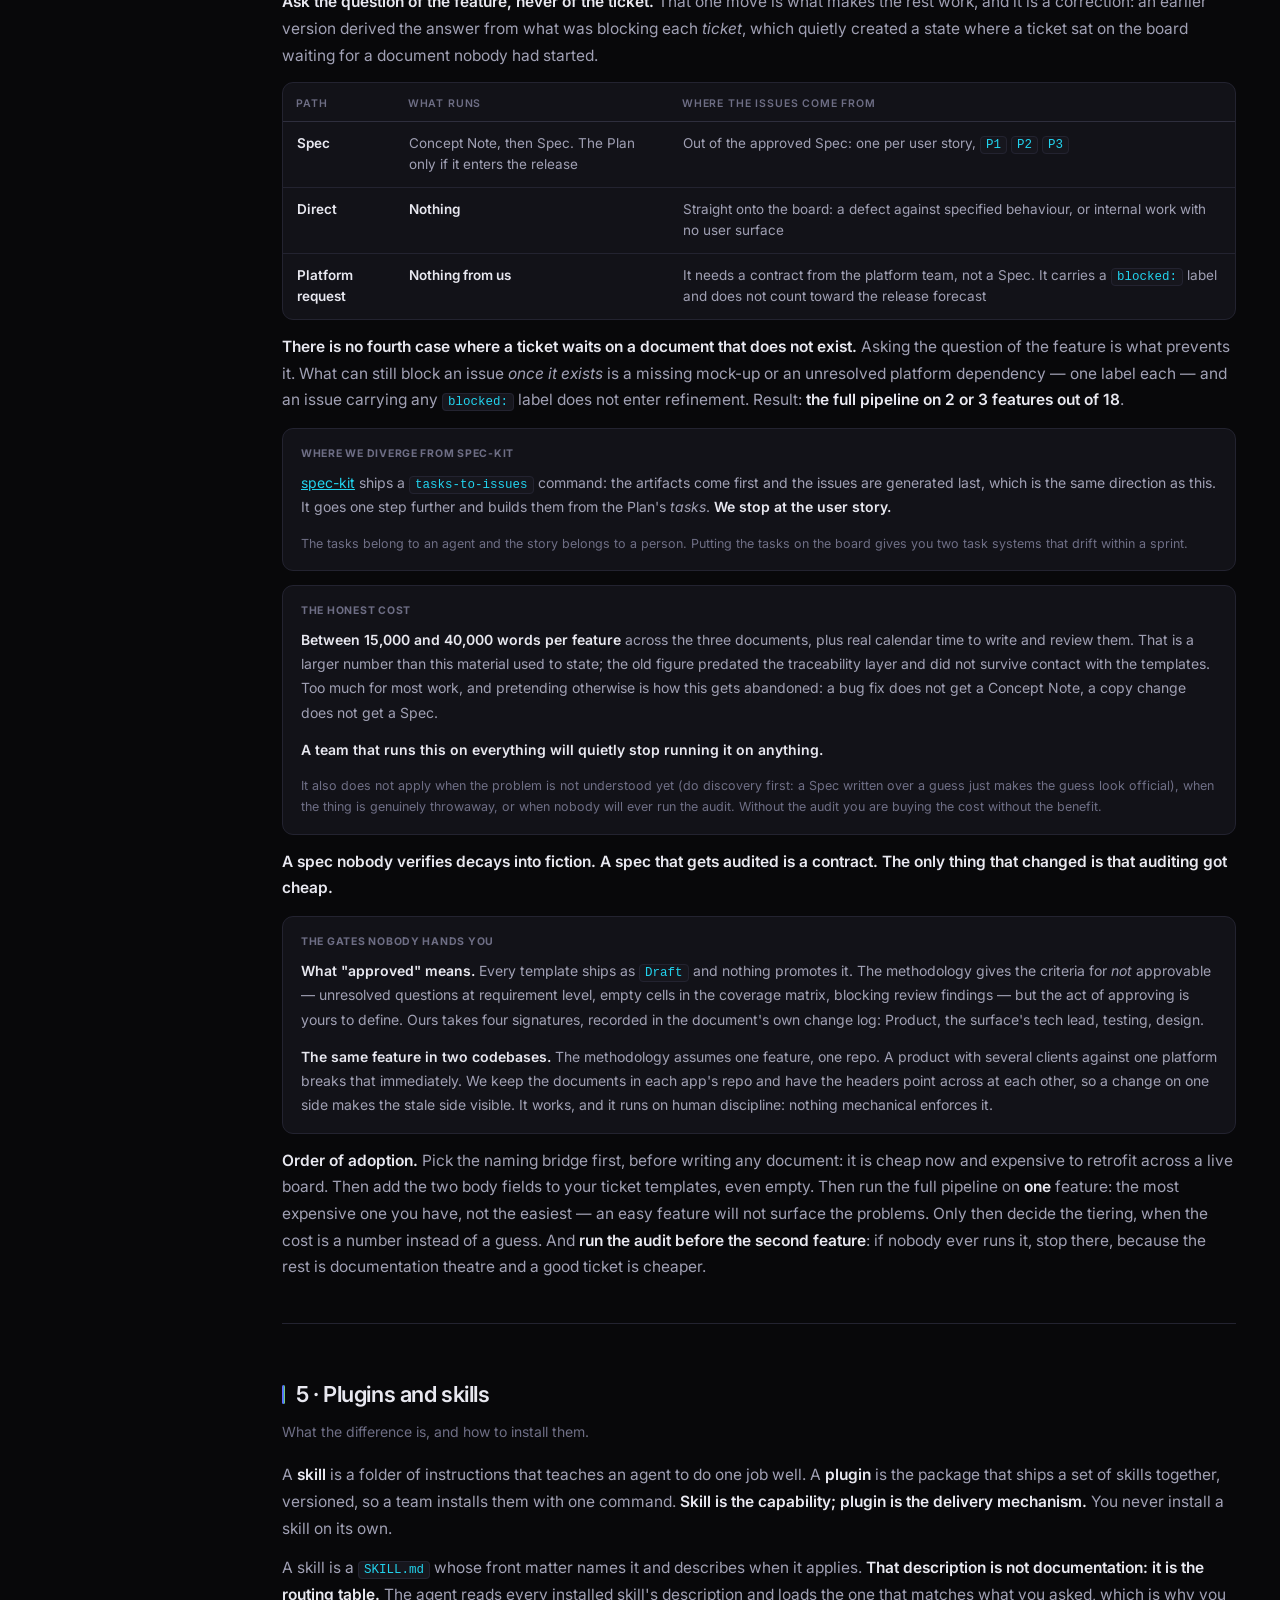
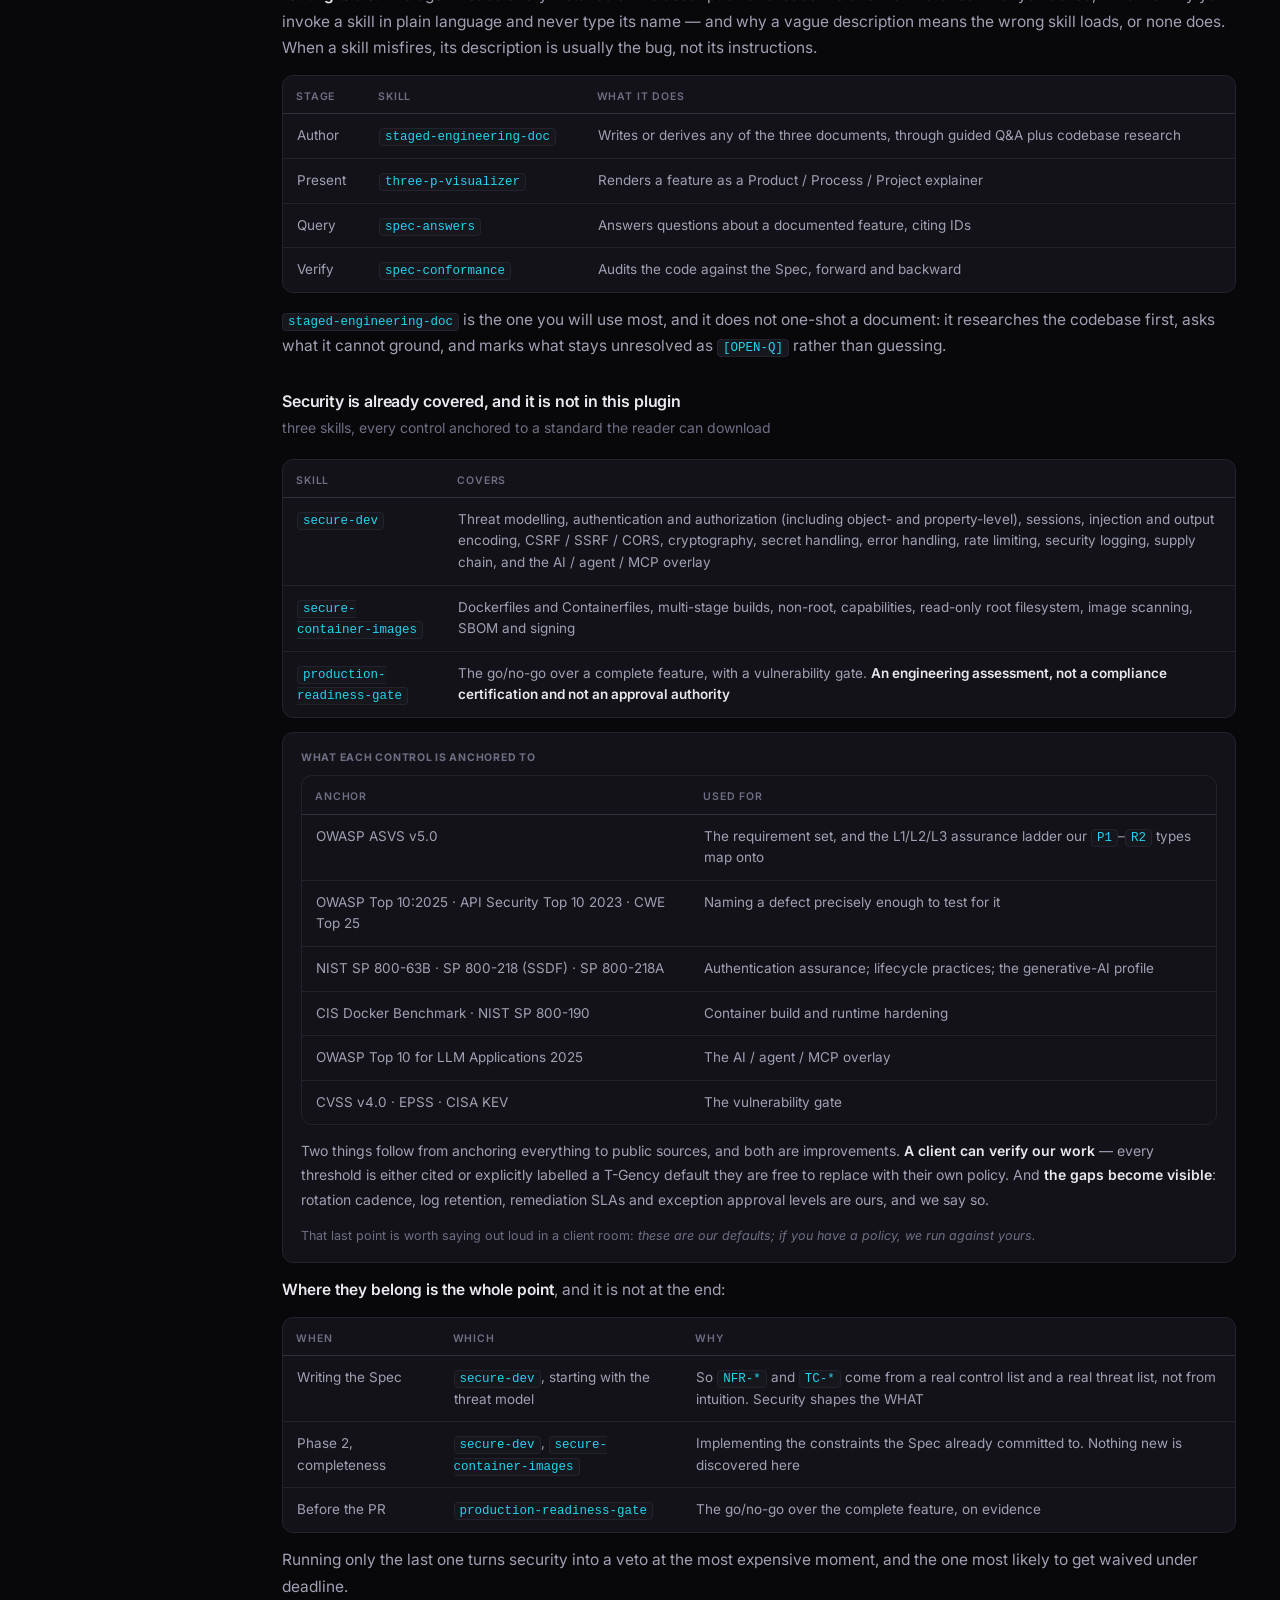
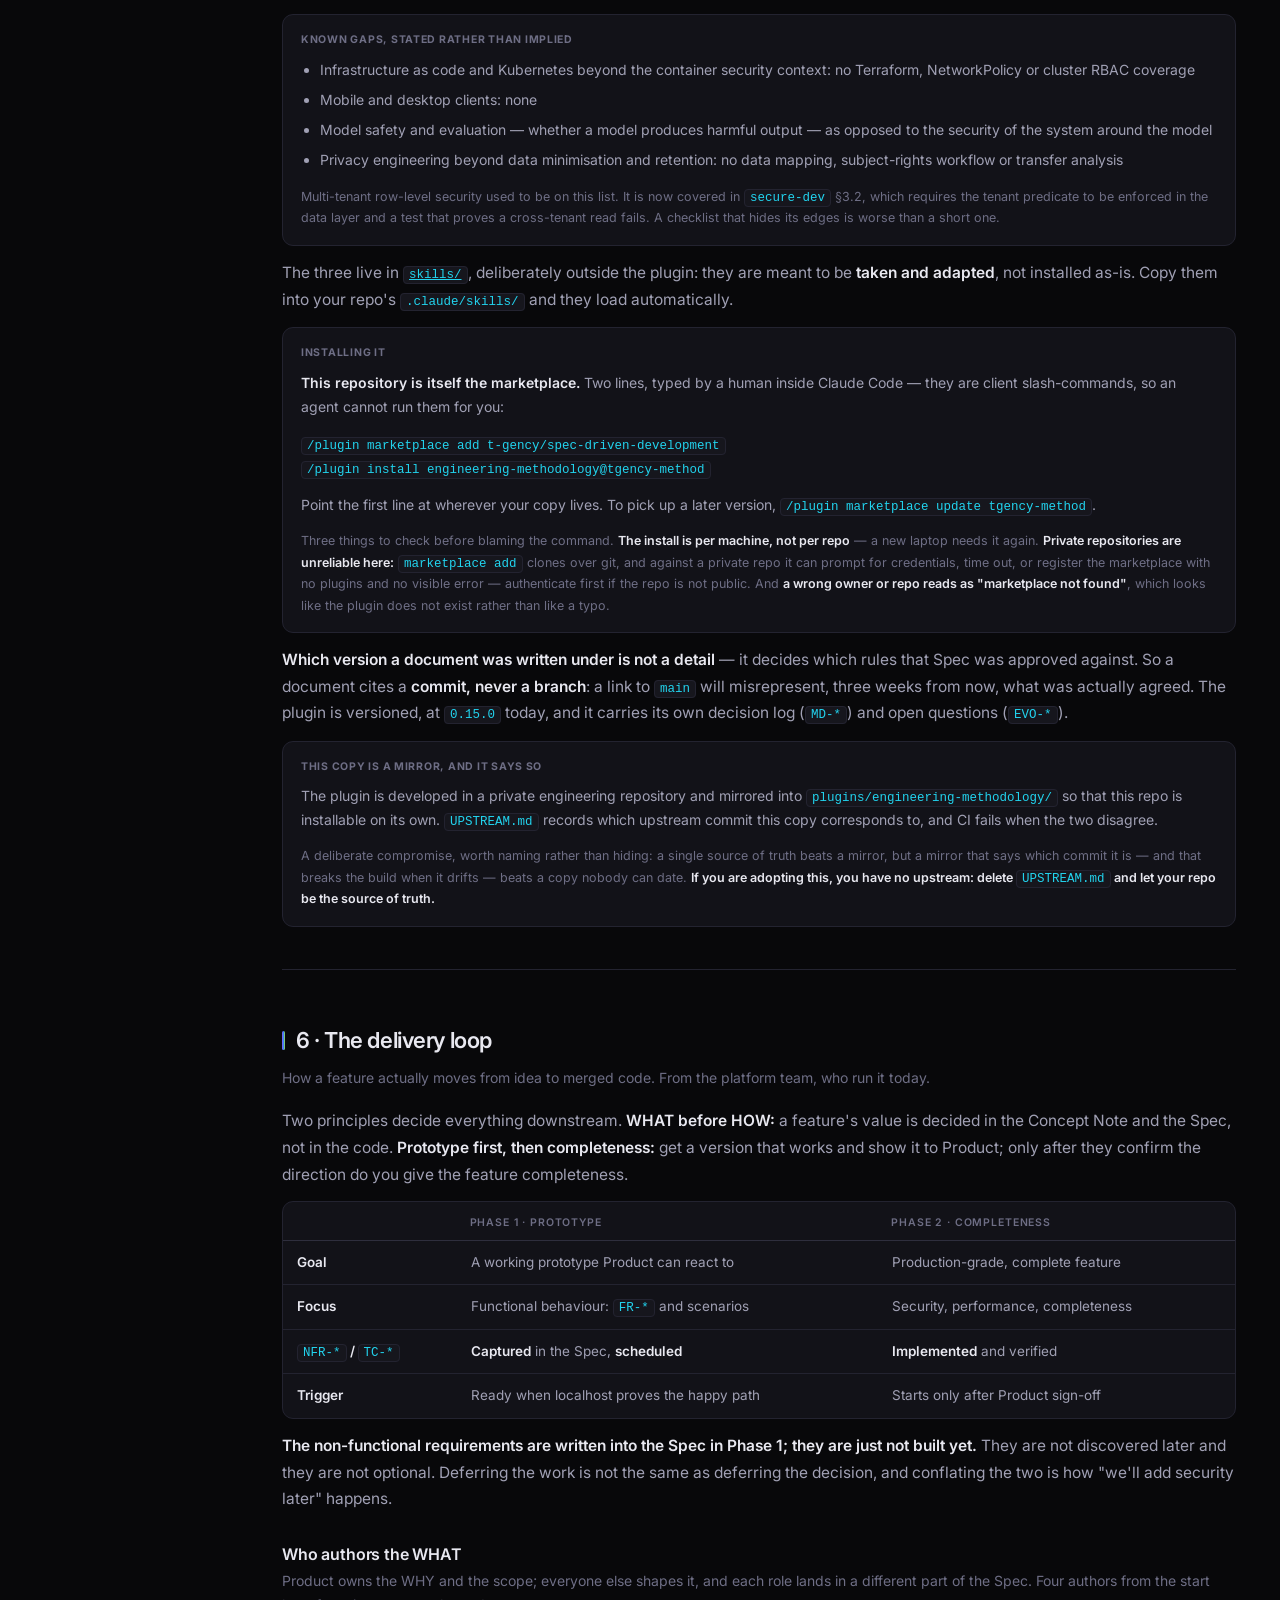
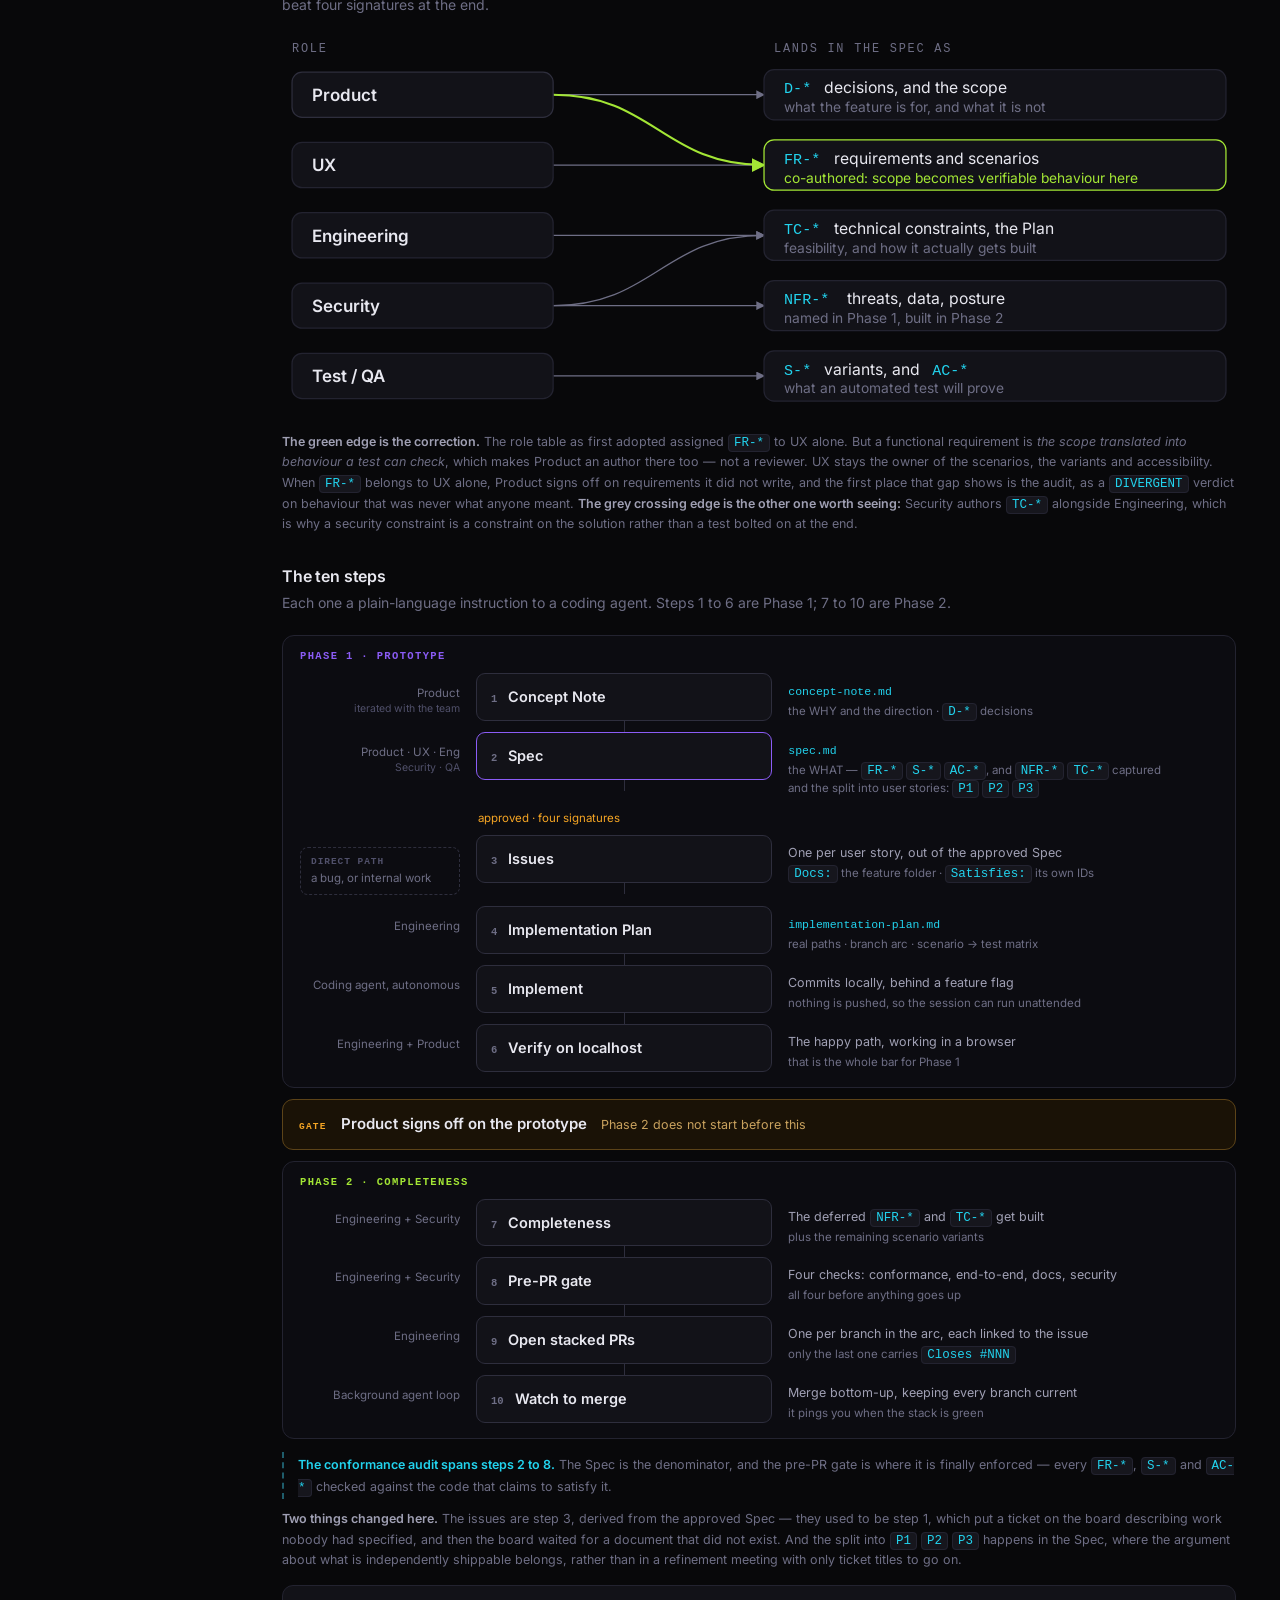
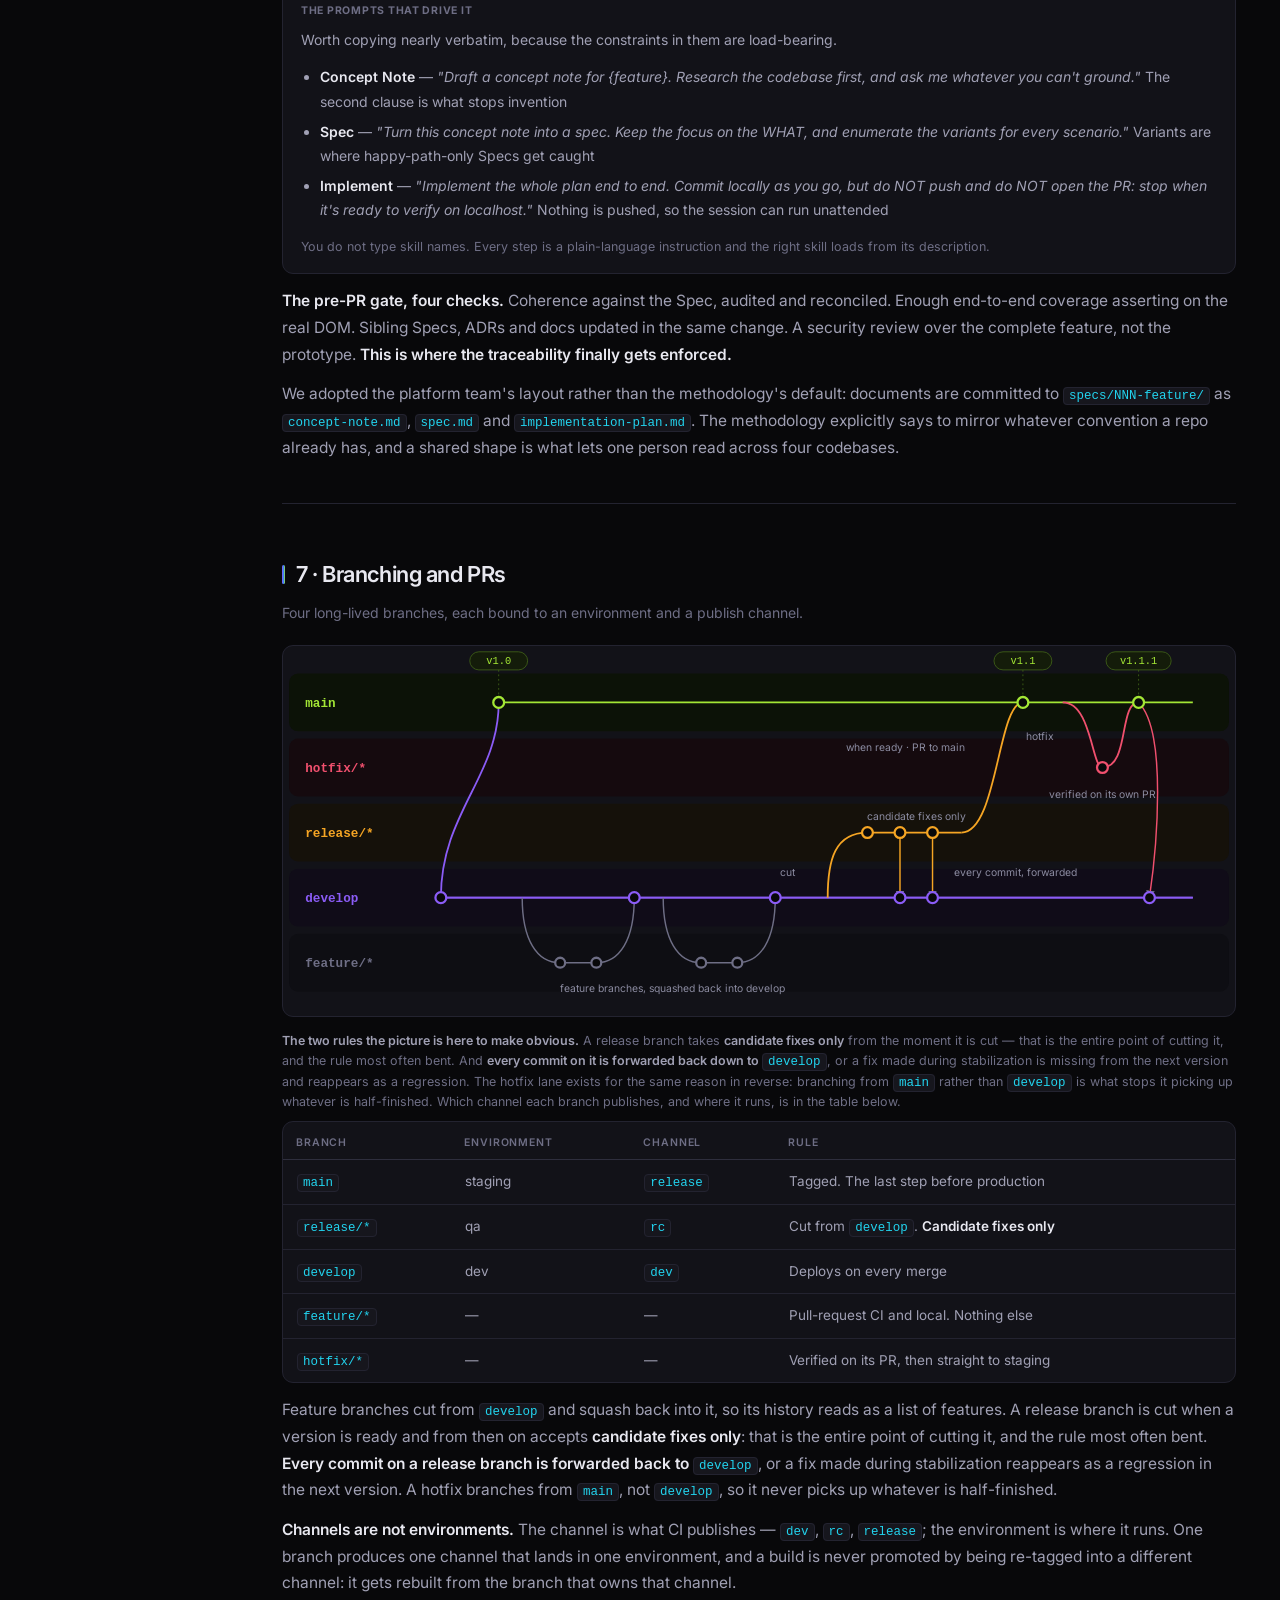
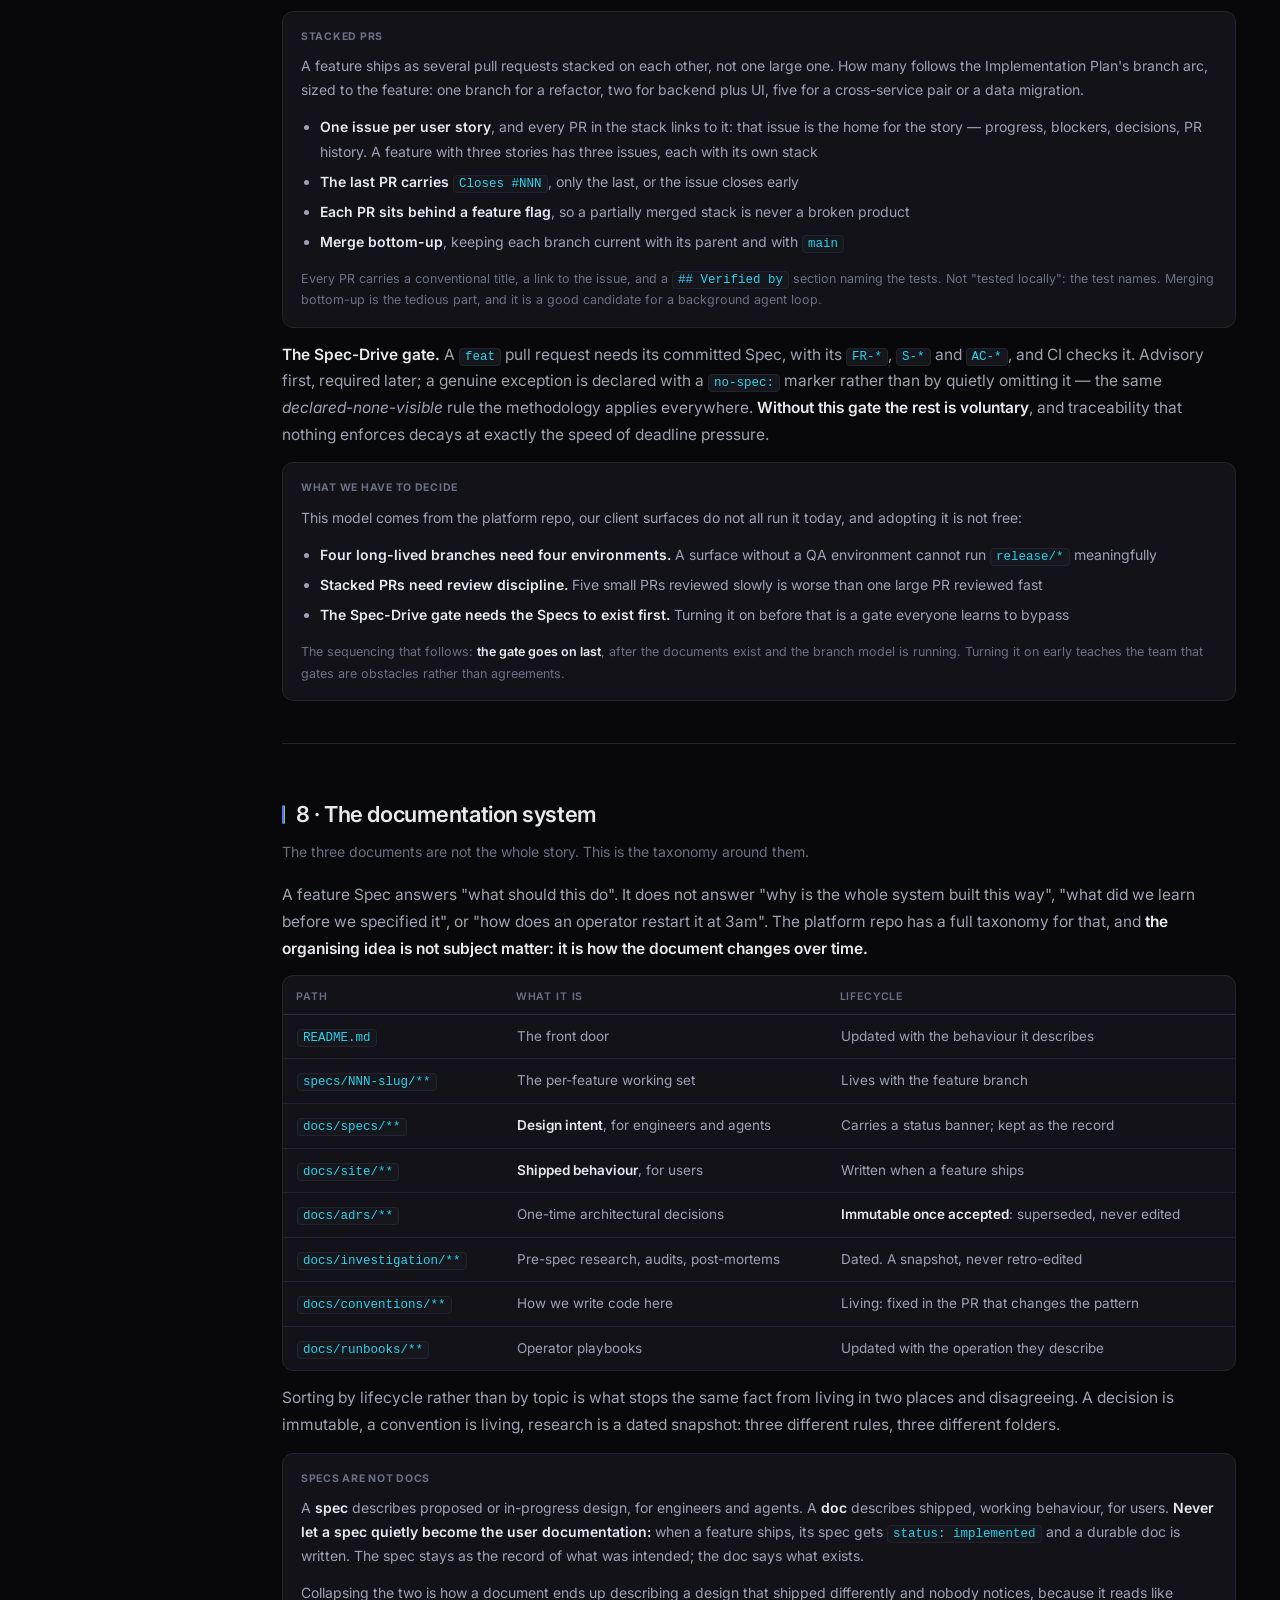
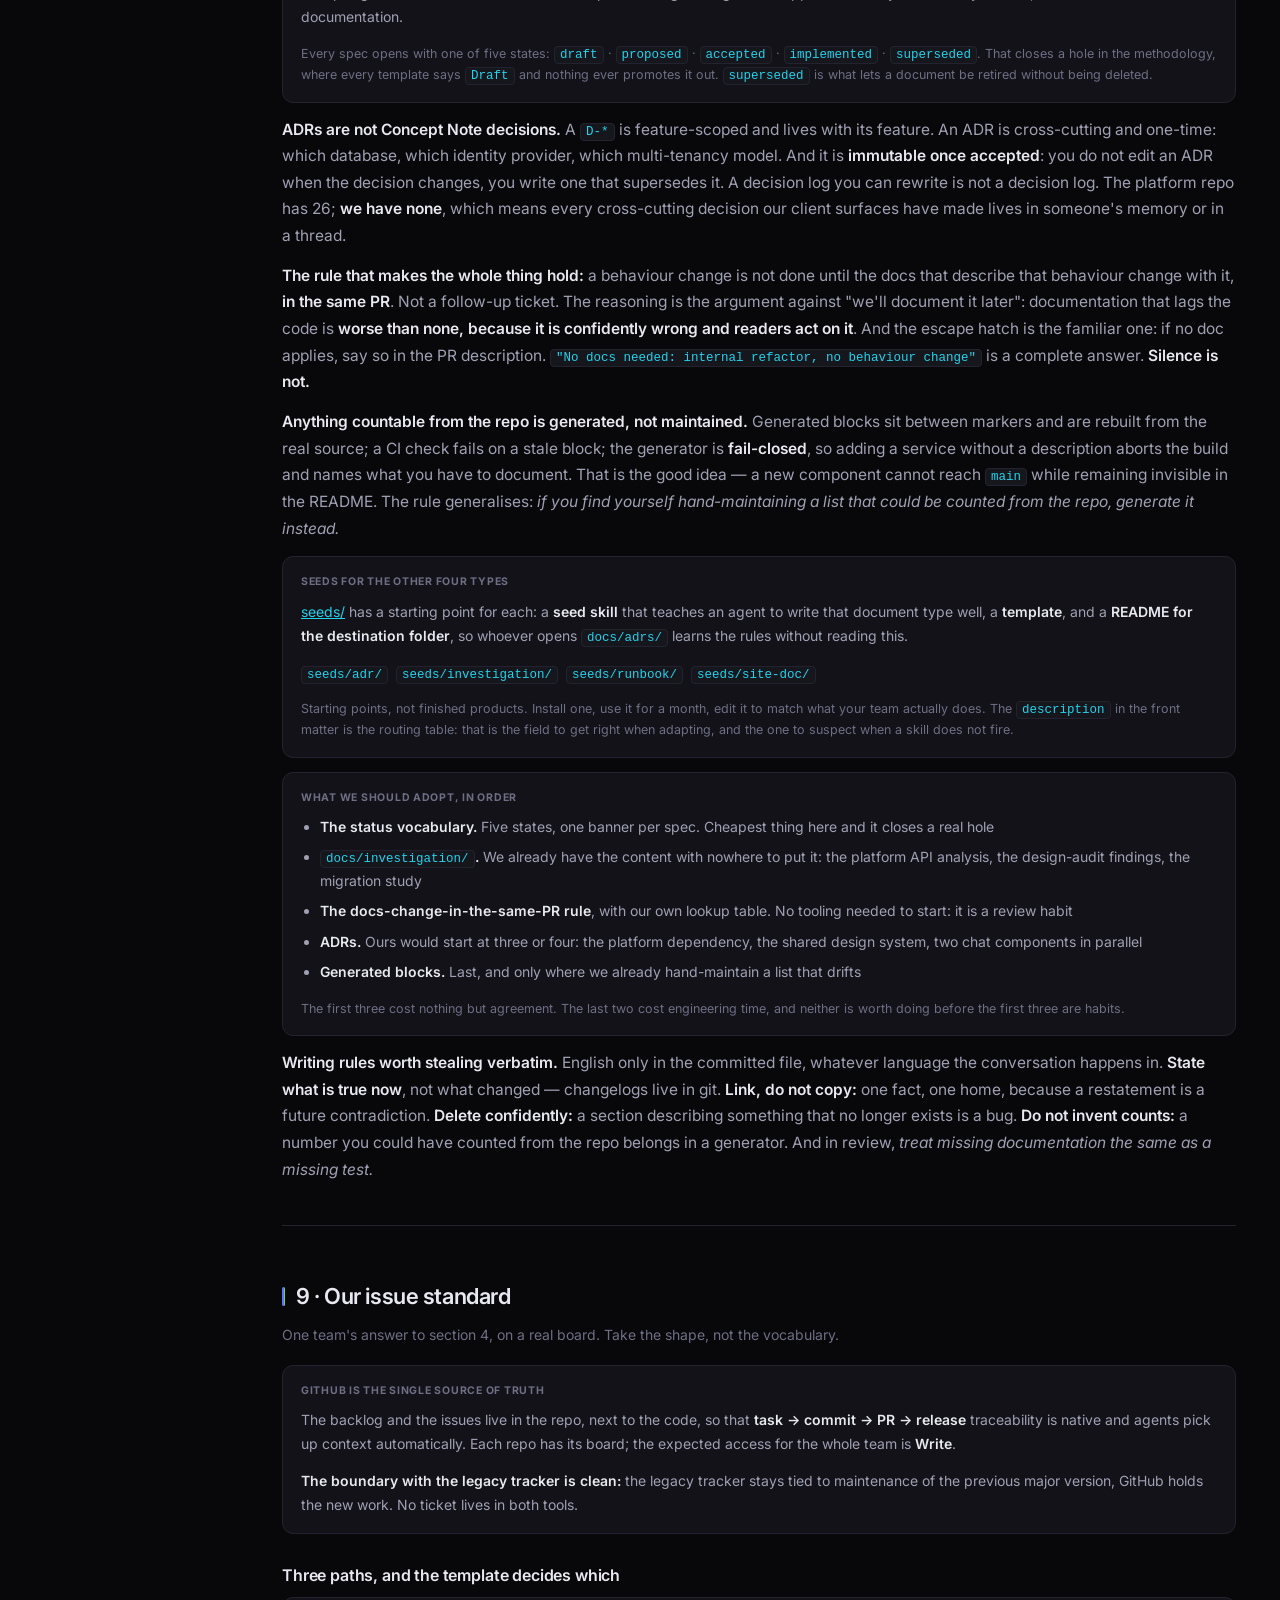
==== commit c52c697a: "Drop the redundant Method label from the sidebar" ====
--- a/docs/index.html
+++ b/docs/index.html
@@ -172,15 +172,14 @@
 }
 
 /* ---------- brand ---------- */
-.brand{display:block;text-decoration:none;margin-bottom:2px}
-.brand img{display:block;width:120px;height:auto;margin:0 0 8px}
-.brand span{display:block;font-size:17px;font-weight:700;letter-spacing:-.02em;color:var(--tx)}
-.brand:hover span{color:var(--green)}
+.brand{display:block;text-decoration:none;margin:0 0 4px}
+.brand img{display:block;width:120px;height:auto}
+.brand:hover{opacity:.75}
 </style>
 </head><body>
 <div class="wrap">
 <nav>
-  <a class="brand" href="index.html"><img src="assets/tgency-logo.png" alt="T-Gency" width="120"><span>Method</span></a>
+  <a class="brand" href="index.html"><img src="assets/tgency-logo.png" alt="T-Gency" width="120"></a>
   <div class="brandsub">Spec-Driven Development</div>
 
   <div class="navgrp">Sections</div>
